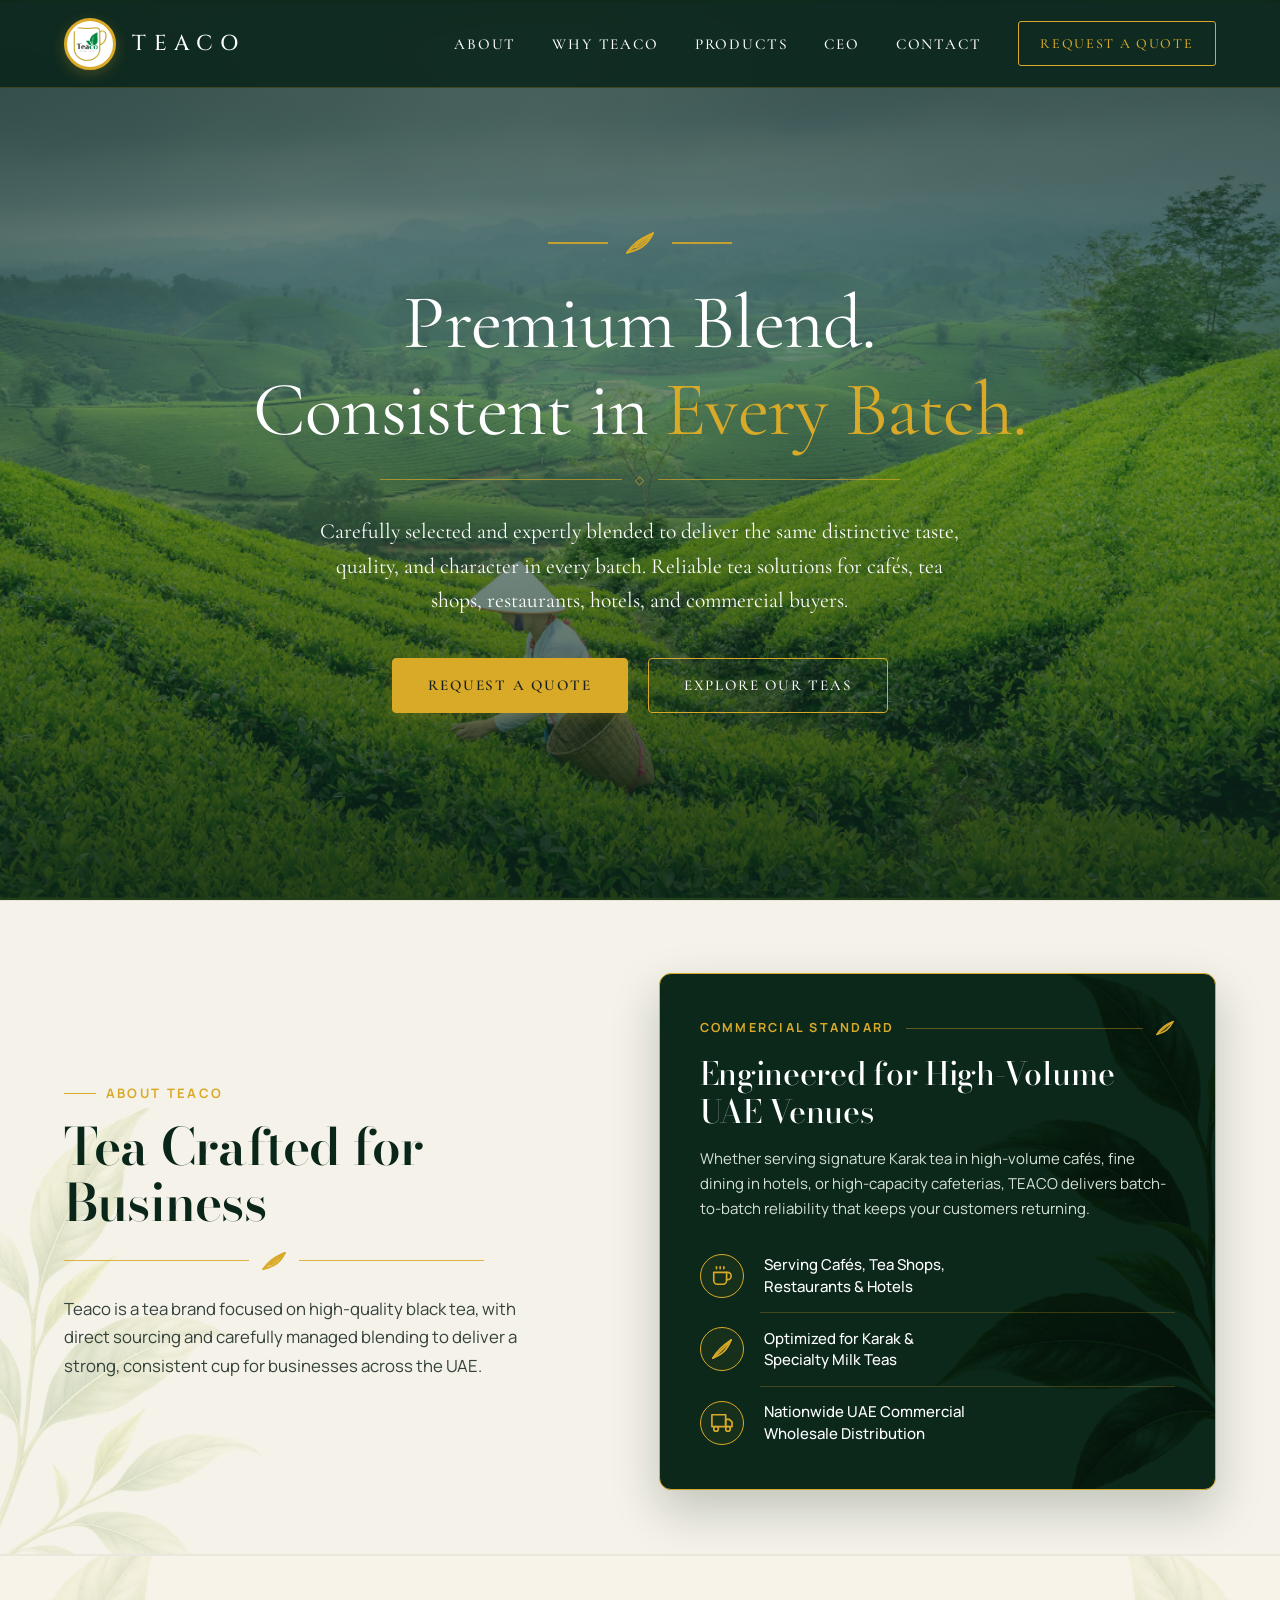
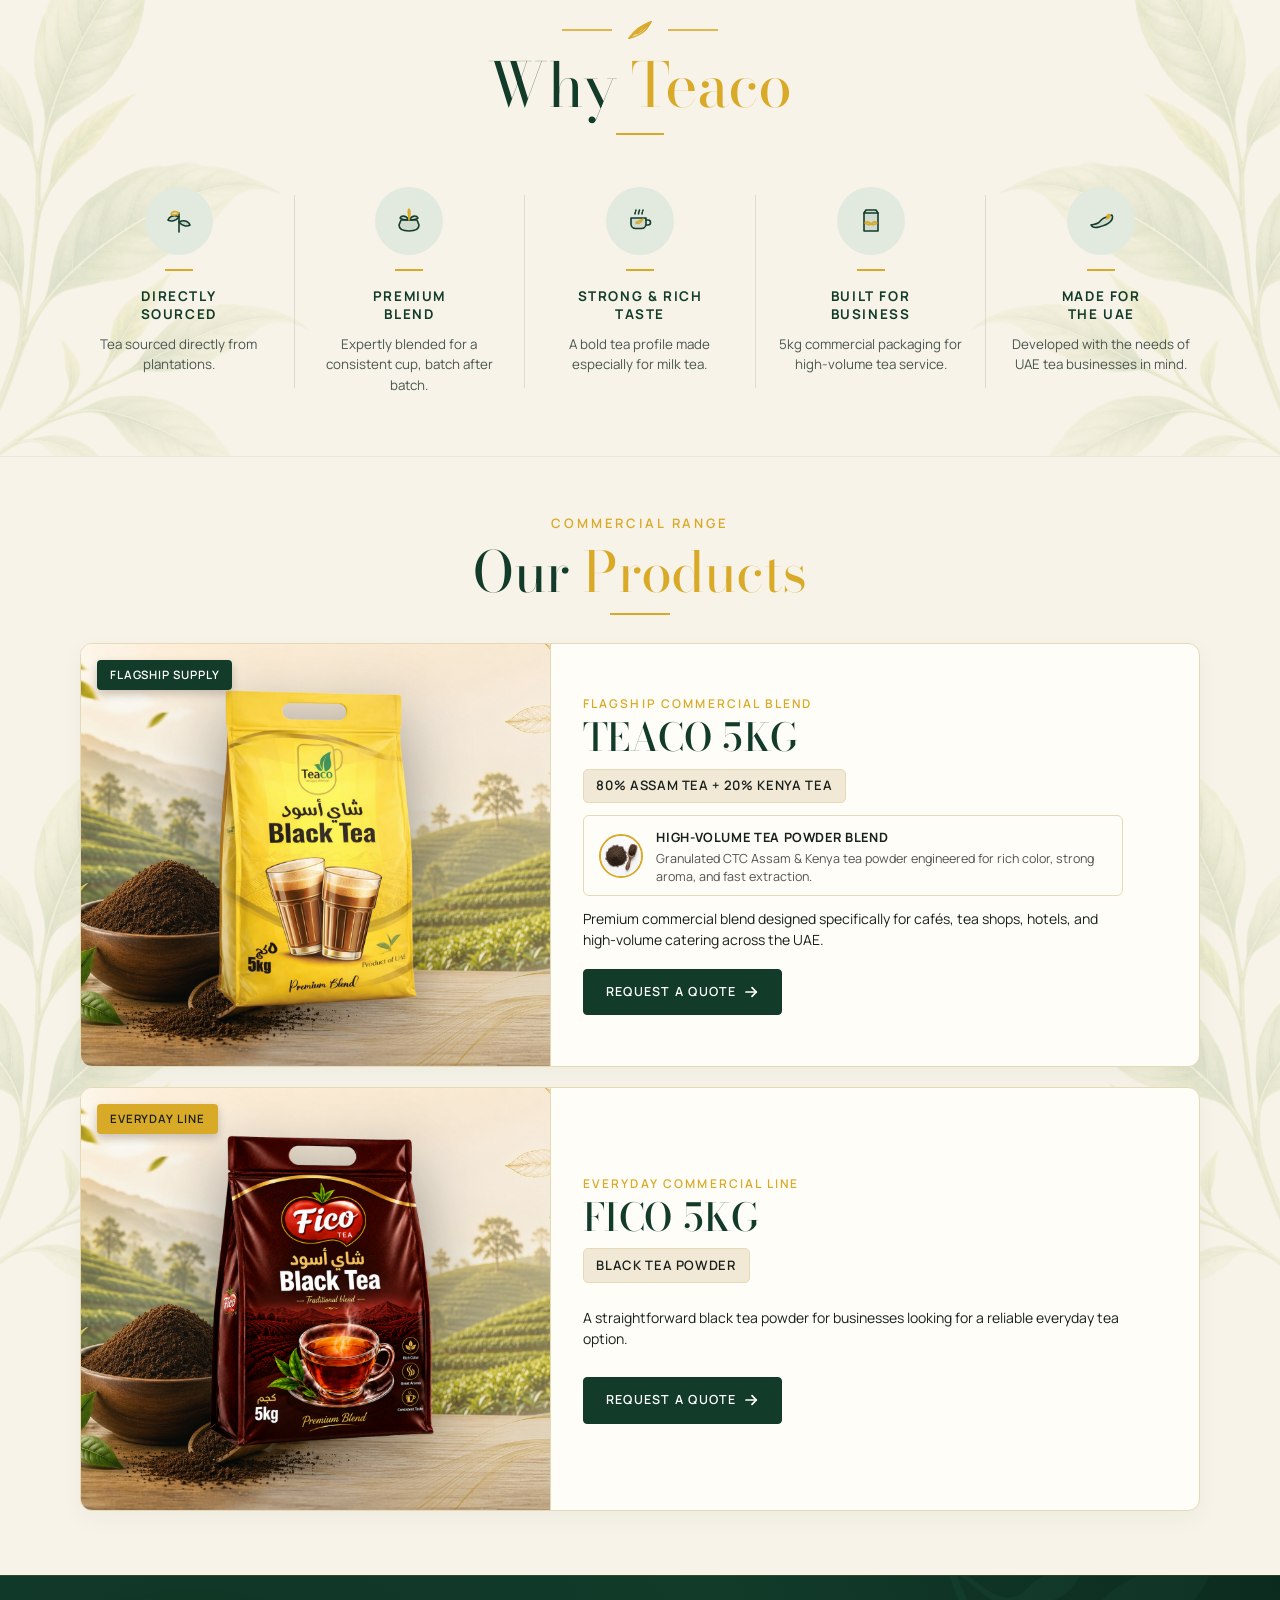
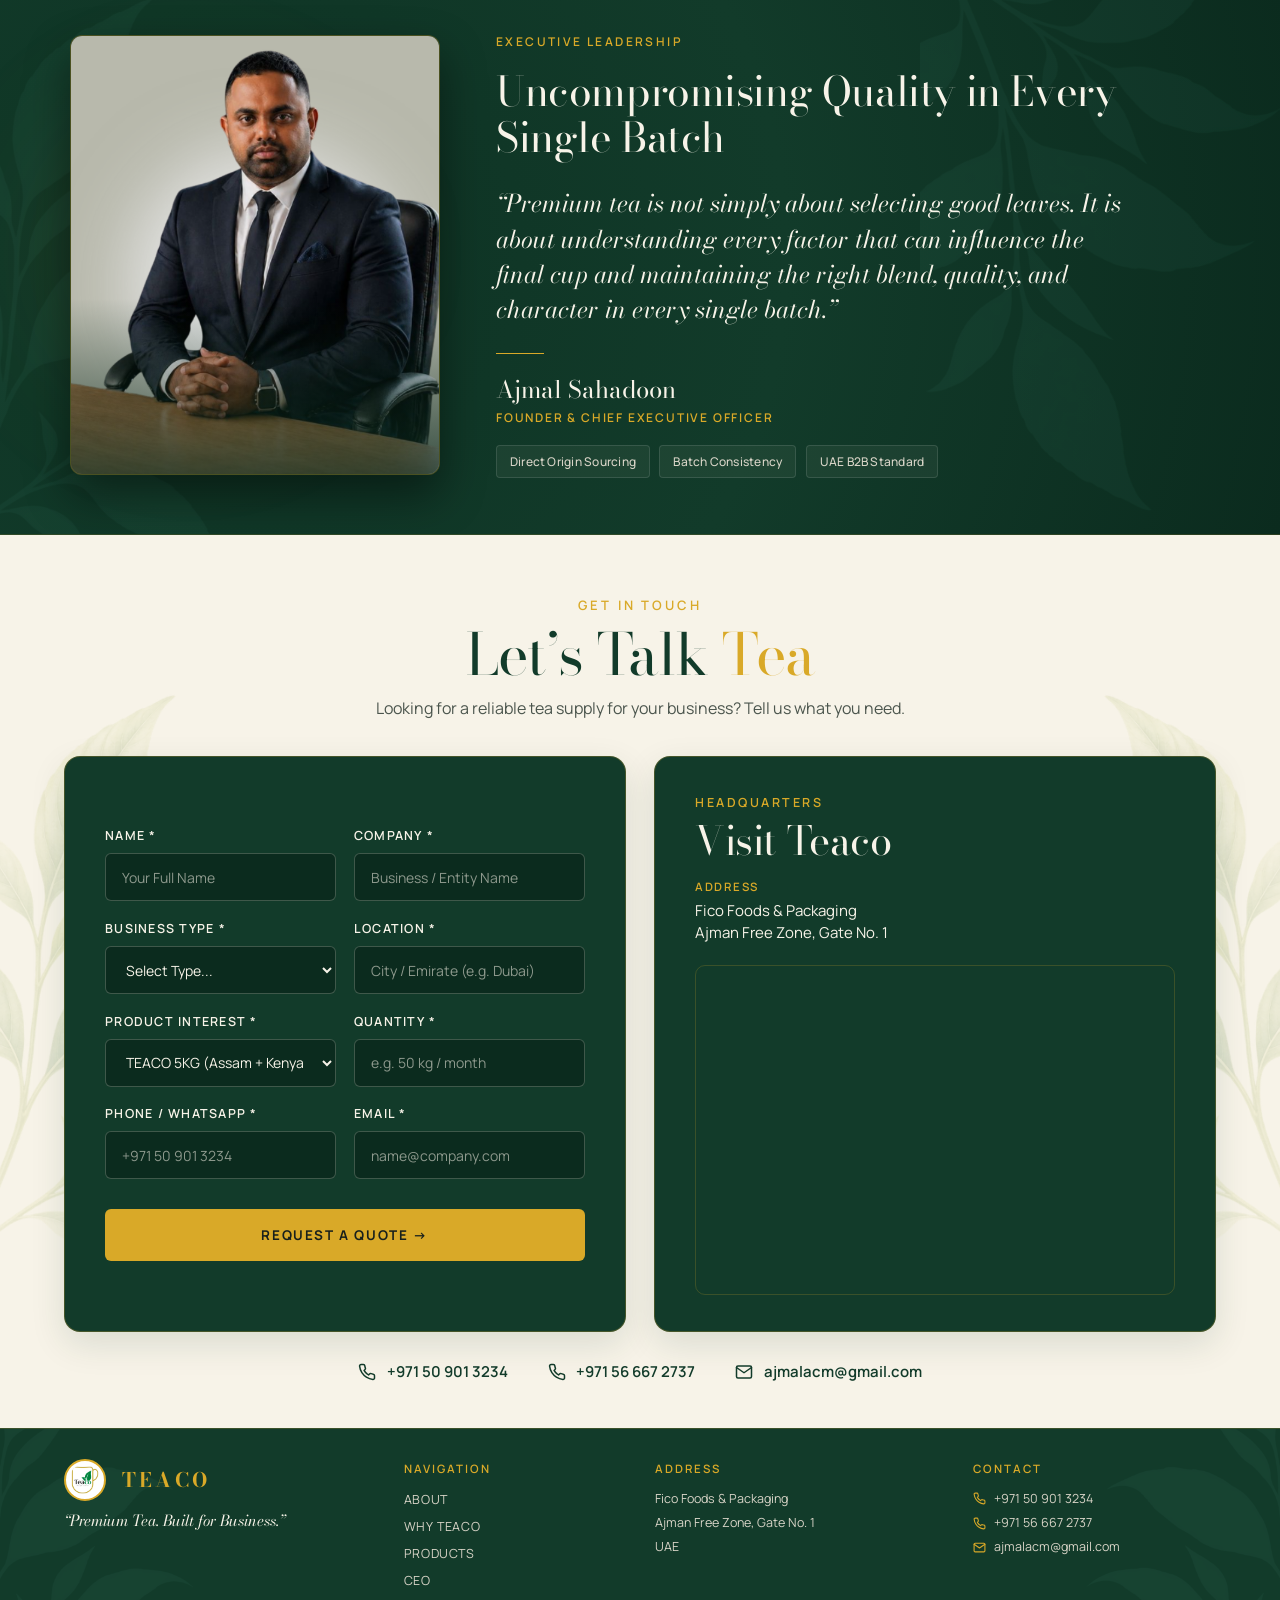
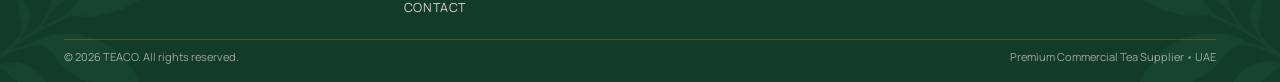
==== index.html @ 9ba5b924 "feat: initialize Teaco B2B website project structure with styles, assets, and base navigation" ====
<!DOCTYPE html>
<html lang="en">

<head>
  <meta charset="UTF-8">
  <meta name="viewport" content="width=device-width, initial-scale=1.0">

  <!-- SEO Primary Meta Tags -->
  <title>TEACO | Premium Tea Built for Business | UAE B2B Tea Supplier</title>
  <meta name="title" content="TEACO | Premium Tea Built for Business | UAE B2B Tea Supplier">
  <meta name="description"
    content="TEACO is a premier black tea supplier in the UAE focused on B2B tea supply. Supplying 5kg commercial black tea blends to cafés, tea shops, restaurants, hotels, and bulk tea buyers across Dubai and the UAE.">
  <meta name="keywords"
    content="TEACO, Premium tea built for business, Tea supplier UAE, Tea supply UAE, Wholesale tea Dubai, Commercial tea UAE, Bulk tea Dubai, Tea for cafés, Tea for restaurants, Tea for hotels, Tea shops UAE, 5kg black tea UAE">
  <meta name="robots" content="index, follow">
  <link rel="canonical" href="https://www.teaco.ae/">

  <!-- Open Graph / Social Sharing -->
  <meta property="og:type" content="website">
  <meta property="og:url" content="https://www.teaco.ae/">
  <meta property="og:title" content="TEACO | Premium Tea Built for Business">
  <meta property="og:description"
    content="Direct sourcing, consistent blends, and commercial reliability for cafés, hotels, restaurants, and tea businesses across the UAE.">
  <meta property="og:image" content="Assets/images/Home-behind photo.png">

  <!-- Favicon -->
  <link rel="icon" type="image/png" href="Assets/Logo/teaco - Logo.png">

  <!-- Custom Stylesheet -->
  <link rel="stylesheet" href="css/style.css">

  <!-- JSON-LD Structured Data -->
  <script type="application/ld+json">
  {
    "@context": "https://schema.org",
    "@graph": [
      {
        "@type": "Organization",
        "@id": "https://www.teaco.ae/#organization",
        "name": "Teaco",
        "url": "https://www.teaco.ae/",
        "logo": "Assets/Logo/teaco - Logo.png",
        "description": "Premium tea built for business. High-quality commercial black tea supplier serving the United Arab Emirates.",
        "telephone": "+971 56 667 2737",
        "email": "ajmalacm@gmail.com",
        "address": {
          "@type": "PostalAddress",
          "addressLocality": "Dubai",
          "addressCountry": "AE"
        }
      },
      {
        "@type": "LocalBusiness",
        "@id": "https://www.teaco.ae/#localbusiness",
        "name": "Teaco Commercial Tea Supply",
        "image": "Assets/Logo/teaco - Logo.png",
        "telephone": "+971 56 667 2737",
        "email": "ajmalacm@gmail.com",
        "priceRange": "$$",
        "address": {
          "@type": "PostalAddress",
          "addressLocality": "Dubai",
          "addressCountry": "AE"
        },
        "geo": {
          "@type": "GeoCoordinates",
          "latitude": 25.2048,
          "longitude": 55.2708
        },
        "areaServed": {
          "@type": "Country",
          "name": "United Arab Emirates"
        }
      },
      {
        "@type": "Product",
        "name": "TEACO 5KG Premium Black Tea",
        "image": "Assets/Products/Teaco-5kg.jpeg",
        "description": "80% Assam Tea + 20% Kenya Tea. Premium blend designed to deliver rich colour, quality, and aroma for commercial tea service.",
        "brand": {
          "@type": "Brand",
          "name": "TEACO"
        },
        "offers": {
          "@type": "Offer",
          "availability": "https://schema.org/InStock",
          "areaServed": "AE"
        }
      }
    ]
  }
  </script>
</head>

<body>

  <!-- ==========================================
       HEADER & NAVIGATION
       ========================================== -->
  <header class="site-header" id="site-header">
    <div class="container nav-container">
      <a href="#home" class="brand-logo" aria-label="TEACO Home">
        <img src="Assets/Logo/teaco - Logo.png" alt="TEACO - Premium Tea Built for Business Logo">
        <span class="brand-logo-text">TEACO</span>
      </a>

      <nav aria-label="Main Site Navigation">
        <ul class="nav-links">
          <li><a href="#about">ABOUT</a></li>
          <li><a href="#why-teaco">WHY TEACO</a></li>
          <li><a href="#products">PRODUCTS</a></li>
          <li><a href="#ceo">CEO</a></li>
          <li><a href="#contact">CONTACT</a></li>
          <li><a href="#contact" class="btn btn-nav-cta">REQUEST A QUOTE</a></li>
        </ul>
      </nav>

      <button class="mobile-nav-toggle" aria-label="Toggle navigation menu" aria-expanded="false">
        <span></span>
        <span></span>
        <span></span>
      </button>
    </div>
  </header>

  <main>
    <!-- ==========================================
         HERO SECTION
         ========================================== -->
    <section class="hero-section" id="home">
      <div class="hero-video-container">
        <!-- Poster image displays immediately -->
        <img src="Assets/images/Home-behind photo.png" alt="TEACO Tea Plantation Landscape Background"
          class="hero-poster-fallback" width="1366" height="768">

        <!-- Background Video -->
        <video id="hero-video" class="hero-video" autoplay muted loop playsinline preload="auto" aria-hidden="true">
          <source src="Assets/Video/Teaco home Vedio.mp4" type="video/mp4">
        </video>
        <div class="hero-overlay"></div>
      </div>

      <div class="hero-content">
        <!-- Top Gold Botanical Tea-Leaf Ornament -->
        <div class="hero-leaf-ornament">
          <span class="ornament-line"></span>
          <svg width="32" height="24" viewBox="0 0 28 22" fill="none" stroke="#D9A928" stroke-width="1.6"
            stroke-linecap="round" stroke-linejoin="round">
            <path d="M2 20C8 11 14 7 26 2C21 13 14 17 2 20Z" fill="rgba(217, 169, 40, 0.15)" />
            <path d="M2 20C10 13 17 9 26 2" />
            <path d="M9 15C13 8 18 6 26 2C19 11 12 15 9 15Z" fill="rgba(217, 169, 40, 0.15)" />
          </svg>
          <span class="ornament-line"></span>
        </div>

        <!-- Exactly One H1 Tag on Page -->
        <h1 class="heading-h1 hero-editorial-title">
          <span class="text-white">Premium Blend.</span><br>
          <span class="text-white">Consistent in </span><span class="text-gold">Every Batch.</span>
        </h1>

        <!-- Horizontal Divider Line with Center Diamond -->
        <div class="hero-title-divider">
          <span class="divider-line"></span>
          <span class="divider-diamond">◇</span>
          <span class="divider-line"></span>
        </div>

        <p class="hero-subtitle">
          Carefully selected and expertly blended to deliver the same distinctive taste, quality, and character in every
          batch. Reliable tea solutions for cafés, tea shops, restaurants, hotels, and commercial buyers.
        </p>

        <div class="hero-btn-group">
          <a href="#contact" class="btn btn-gold">REQUEST A QUOTE</a>
          <a href="#products" class="btn btn-outline-gold">EXPLORE OUR TEAS</a>
        </div>
      </div>
    </section>

    <!-- ==========================================
         SECTION: ABOUT TEACO
         ========================================== -->
    <section class="about-section section-padding" id="about">
      <!-- Left Background Tea Leaf (User Reference Image - Pale Watercolor Branch) -->
      <img src="Assets/images/tea-leaf-bg-left.png" alt="" class="about-bg-leaf-left" aria-hidden="true" width="512"
        height="682">

      <div class="container">
        <div class="about-grid">
          <div class="about-content-left">
            <div class="about-eyebrow-container">
              <span class="about-eyebrow-line"></span>
              <span class="eyebrow">ABOUT TEACO</span>
            </div>
            <h2 class="heading-h2 about-heading-left">
              Tea Crafted for Business
            </h2>
            <div class="about-leaf-divider">
              <span class="leaf-line"></span>
              <svg class="leaf-icon" width="26" height="20" viewBox="0 0 28 22" fill="none" stroke="#D9A928"
                stroke-width="1.8" stroke-linecap="round" stroke-linejoin="round">
                <path d="M2 20C8 11 14 7 26 2C21 13 14 17 2 20Z" fill="rgba(217, 169, 40, 0.25)" />
                <path d="M2 20C10 13 17 9 26 2" />
                <path d="M9 15C13 8 18 6 26 2C19 11 12 15 9 15Z" fill="rgba(217, 169, 40, 0.25)" />
              </svg>
              <span class="leaf-line"></span>
            </div>
            <p class="body-lead about-body-text">
              Teaco is a tea brand focused on high-quality black tea, with direct sourcing and carefully managed
              blending to deliver a strong, consistent cup for businesses across the UAE.
            </p>
          </div>

          <div class="about-visual-right">
            <!-- Right Panel Interior Background Leaf (User Reference Image - Dark Green Branch) -->
            <img src="Assets/images/tea-leaf-bg-right.png" alt="" class="about-panel-bg-leaf" aria-hidden="true"
              width="532" height="682">

            <div class="about-card-body">
              <div class="about-card-header-row">
                <span class="eyebrow">COMMERCIAL STANDARD</span>
                <span class="about-card-header-line"></span>
                <svg class="about-card-header-leaf" width="20" height="16" viewBox="0 0 24 20" fill="none"
                  stroke="#D9A928" stroke-width="1.8" stroke-linecap="round" stroke-linejoin="round">
                  <path d="M2 18C7 9 13 5 22 2C17 12 12 15 2 18Z" fill="rgba(217, 169, 40, 0.25)" />
                  <path d="M2 18C9 11 15 7 22 2" />
                </svg>
              </div>

              <h3 class="heading-h3 about-heading-right">
                Engineered for High-Volume UAE Venues
              </h3>
              <p class="about-paragraph-right">
                Whether serving signature Karak tea in high-volume cafés, fine dining in hotels, or high-capacity
                cafeterias, TEACO delivers batch-to-batch reliability that keeps your customers returning.
              </p>

              <div class="about-points-list">
                <div class="about-point-item">
                  <div class="point-icon-circle">
                    <svg width="22" height="22" viewBox="0 0 24 24" fill="none" stroke="#D9A928" stroke-width="1.8"
                      stroke-linecap="round" stroke-linejoin="round">
                      <path d="M17 8h1a4 4 0 0 1 0 8h-1" />
                      <path d="M3 8h14v9a4 4 0 0 1-4 4H7a4 4 0 0 1-4-4V8z" />
                      <line x1="6" y1="2" x2="6" y2="4" />
                      <line x1="10" y1="2" x2="10" y2="4" />
                      <line x1="14" y1="2" x2="14" y2="4" />
                    </svg>
                  </div>
                  <span class="point-text">Serving Cafés, Tea Shops,<br>Restaurants & Hotels</span>
                </div>
                <div class="point-divider"></div>

                <div class="about-point-item">
                  <div class="point-icon-circle">
                    <svg width="22" height="22" viewBox="0 0 24 24" fill="none" stroke="#D9A928" stroke-width="1.8"
                      stroke-linecap="round" stroke-linejoin="round">
                      <path d="M2 22C7 13 13 8 22 2C17 14 12 18 2 22Z" fill="rgba(217, 169, 40, 0.25)" />
                      <path d="M2 22C10 15 16 10 22 2" />
                    </svg>
                  </div>
                  <span class="point-text">Optimized for Karak &<br>Specialty Milk Teas</span>
                </div>
                <div class="point-divider"></div>

                <div class="about-point-item">
                  <div class="point-icon-circle">
                    <svg width="22" height="22" viewBox="0 0 24 24" fill="none" stroke="#D9A928" stroke-width="1.8"
                      stroke-linecap="round" stroke-linejoin="round">
                      <rect x="1" y="3" width="15" height="13" />
                      <polygon points="16 8 20 8 23 11 23 16 16 16 16 8" />
                      <circle cx="5.5" cy="18.5" r="2.5" fill="#0B281B" />
                      <circle cx="18.5" cy="18.5" r="2.5" fill="#0B281B" />
                    </svg>
                  </div>
                  <span class="point-text">Nationwide UAE Commercial<br>Wholesale Distribution</span>
                </div>
              </div>
            </div>
          </div>
        </div>
      </div>
    </section>

    <!-- ==========================================
         SECTION: WHY TEACO (REDESIGNED 5-FEATURE STRIP)
         ========================================== -->
    <section class="why-section section-padding" id="why-teaco">
      <!-- Background Botanical Artwork (Left & Right Margins) -->
      <img src="Assets/images/tea-leaf-bg-left.png" alt="" class="why-bg-leaf-left" aria-hidden="true" width="450"
        height="600">
      <img src="Assets/images/tea-leaf-bg-left.png" alt="" class="why-bg-leaf-right" aria-hidden="true" width="450"
        height="600">

      <div class="container relative-container">
        <div class="why-header">
          <!-- Top Gold Botanical Tea-Leaf Ornament -->
          <div class="why-leaf-ornament">
            <span class="ornament-line"></span>
            <svg width="28" height="20" viewBox="0 0 28 22" fill="none" stroke="#D9A928" stroke-width="1.6"
              stroke-linecap="round" stroke-linejoin="round">
              <path d="M2 20C8 11 14 7 26 2C21 13 14 17 2 20Z" fill="rgba(217, 169, 40, 0.2)" />
              <path d="M2 20C10 13 17 9 26 2" />
              <path d="M9 15C13 8 18 6 26 2C19 11 12 15 9 15Z" fill="rgba(217, 169, 40, 0.2)" />
            </svg>
            <span class="ornament-line"></span>
          </div>

          <!-- Section Heading: "Why Teaco" -->
          <h2 class="heading-h2 why-main-title">
            <span class="text-forest">Why </span><span class="text-gold">Teaco</span>
          </h2>

          <!-- Underline Accent Line below Heading -->
          <div class="why-title-underline"></div>
        </div>

        <!-- 5-Point Horizontal Feature Strip -->
        <div class="why-features-grid">
          <!-- Item 1: Directly Sourced -->
          <div class="why-feature-col">
            <div class="why-icon-badge">
              <svg width="28" height="28" viewBox="0 0 28 28" fill="none" stroke="#123B2A" stroke-width="1.6"
                stroke-linecap="round" stroke-linejoin="round">
                <path d="M14 25C14 25 14 16 14 6" />
                <path d="M14 10C8 7 4 10 3 13C6 15 11 14 14 10Z" fill="rgba(18, 59, 42, 0.12)" />
                <path d="M14 15C20 12 24 15 25 18C22 20 17 19 14 15Z" fill="rgba(18, 59, 42, 0.12)" />
                <path d="M14 6C10 3 7 5 6 7C8 9 12 8 14 6Z" fill="rgba(217, 169, 40, 0.25)" stroke="#D9A928" />
              </svg>
            </div>
            <span class="why-feature-accent-line"></span>
            <h3 class="why-feature-title">DIRECTLY<br>SOURCED</h3>
            <p class="why-feature-desc">Tea sourced directly from plantations.</p>
          </div>

          <div class="why-col-divider"></div>

          <!-- Item 2: Premium Blend -->
          <div class="why-feature-col">
            <div class="why-icon-badge">
              <svg width="28" height="28" viewBox="0 0 28 28" fill="none" stroke="#123B2A" stroke-width="1.6"
                stroke-linecap="round" stroke-linejoin="round">
                <path d="M4 18C4 22 8 24 14 24C20 24 24 22 24 18L22 13H6L4 18Z" fill="rgba(18, 59, 42, 0.08)" />
                <path d="M14 13C10 7 6 9 5 11C7 13 11 13 14 13Z" fill="rgba(18, 59, 42, 0.15)" />
                <path d="M14 13C18 7 22 9 23 11C21 13 17 13 14 13Z" fill="rgba(18, 59, 42, 0.15)" />
                <path d="M14 13C14 7 12 4 14 2C16 4 15 7 14 13Z" fill="rgba(217, 169, 40, 0.25)" stroke="#D9A928" />
              </svg>
            </div>
            <span class="why-feature-accent-line"></span>
            <h3 class="why-feature-title">PREMIUM<br>BLEND</h3>
            <p class="why-feature-desc">Expertly blended for a consistent cup, batch after batch.</p>
          </div>

          <div class="why-col-divider"></div>

          <!-- Item 3: Strong & Rich Taste -->
          <div class="why-feature-col">
            <div class="why-icon-badge">
              <svg width="28" height="28" viewBox="0 0 28 28" fill="none" stroke="#123B2A" stroke-width="1.6"
                stroke-linecap="round" stroke-linejoin="round">
                <path d="M5 11H20V17C20 19.5 18 21.5 15.5 21.5H9.5C7 21.5 5 19.5 5 17V11Z"
                  fill="rgba(18, 59, 42, 0.08)" />
                <path d="M20 13H22C23.5 13 24.5 14 24.5 15.5C24.5 17 23.5 18 22 18H20" />
                <path d="M9 7C9 5 10 4 10 3" stroke-dasharray="1.5 1.5" />
                <path d="M12.5 7C12.5 5 13.5 4 13.5 3" />
                <path d="M16 7C16 5 17 4 17 3" stroke-dasharray="1.5 1.5" />
                <path d="M10 16C12 13 15 14 17 12C15 16 12 17 10 16Z" fill="rgba(217, 169, 40, 0.25)"
                  stroke="#D9A928" />
              </svg>
            </div>
            <span class="why-feature-accent-line"></span>
            <h3 class="why-feature-title">STRONG & RICH<br>TASTE</h3>
            <p class="why-feature-desc">A bold tea profile made especially for milk tea.</p>
          </div>

          <div class="why-col-divider"></div>

          <!-- Item 4: Built for Business -->
          <div class="why-feature-col">
            <div class="why-icon-badge">
              <svg width="28" height="28" viewBox="0 0 28 28" fill="none" stroke="#123B2A" stroke-width="1.6"
                stroke-linecap="round" stroke-linejoin="round">
                <path d="M7 6L9 3H19L21 6V24H7V6Z" fill="rgba(18, 59, 42, 0.08)" />
                <line x1="7" y1="6" x2="21" y2="6" />
                <path d="M14 17C11 14 9 15 8 16C10 18 13 18 14 17Z" fill="rgba(217, 169, 40, 0.25)" stroke="#D9A928" />
                <path d="M14 17C17 14 19 15 20 16C18 18 15 18 14 17Z" fill="rgba(217, 169, 40, 0.25)"
                  stroke="#D9A928" />
              </svg>
            </div>
            <span class="why-feature-accent-line"></span>
            <h3 class="why-feature-title">BUILT FOR<br>BUSINESS</h3>
            <p class="why-feature-desc">5kg commercial packaging for high-volume tea service.</p>
          </div>

          <div class="why-col-divider"></div>

          <!-- Item 5: Made for the UAE -->
          <div class="why-feature-col">
            <div class="why-icon-badge">
              <svg width="28" height="28" viewBox="0 0 28 28" fill="none" stroke="#123B2A" stroke-width="1.6"
                stroke-linecap="round" stroke-linejoin="round">
                <path
                  d="M4 18C6 17 8 18 11 16C13 15 14 12 17 11C20 10 22 8 25 8C26 10 25 13 23 15C20 18 16 19 12 20C8 21 5 20 4 18Z"
                  fill="rgba(18, 59, 42, 0.08)" />
                <path d="M20 9C20 9 20.5 7.5 22 7.5C23.5 7.5 24 9 20 12C20 11 20 10 20 9Z" fill="#D9A928"
                  stroke="#D9A928" />
              </svg>
            </div>
            <span class="why-feature-accent-line"></span>
            <h3 class="why-feature-title">MADE FOR<br>THE UAE</h3>
            <p class="why-feature-desc">Developed with the needs of UAE tea businesses in mind.</p>
          </div>
        </div>
      </div>
    </section>

    <!-- ==========================================
         SECTION: PRODUCTS (REDESIGNED COMPACT PRODUCT CATALOGUE)
         ========================================== -->
    <section class="products-section" id="products">
      <!-- Background Botanical Tea Leaves (Outer Edges - Matching Contact Section) -->
      <img src="Assets/images/tea-leaf-bg-left.png" alt="" class="products-bg-leaf-left" aria-hidden="true" width="450"
        height="600">
      <img src="Assets/images/tea-leaf-bg-left.png" alt="" class="products-bg-leaf-right" aria-hidden="true" width="450"
        height="600">

      <div class="container products-max-container">
        <!-- Section Header -->
        <div class="products-header">
          <span class="products-eyebrow">COMMERCIAL RANGE</span>
          <h2 class="heading-h2 products-main-title">
            <span class="text-forest">Our </span><span class="text-gold">Products</span>
          </h2>
          <div class="products-title-divider"></div>
        </div>

        <div class="products-cards-wrapper">
          <!-- Product Card 1: TEACO 5KG -->
          <article class="product-card">
            <!-- Left Media Side (44%) -->
            <div class="product-media-side">
              <span class="product-category-tag tag-flagship">FLAGSHIP SUPPLY</span>
              <img src="Assets/Products/teaco-tea.png" alt="TEACO 5KG Commercial Packaging - Premium Black Tea"
                loading="lazy" width="1024" height="1536" class="product-img">
            </div>

            <!-- Right Content Side (56%) -->
            <div class="product-info-side">
              <span class="product-sub-eyebrow">FLAGSHIP COMMERCIAL BLEND</span>
              <h3 class="product-title">TEACO 5KG</h3>

              <div class="product-blend-badge">
                <span>80% ASSAM TEA + 20% KENYA TEA</span>
              </div>

              <!-- Feature Info Box -->
              <div class="tea-powder-feature-box">
                <img src="Assets/Products/black-tea-powder.jpg" alt="Premium Granulated Black Tea Powder CTC Blend"
                  class="tea-powder-thumb">
                <div class="tea-powder-info">
                  <h5>HIGH-VOLUME TEA POWDER BLEND</h5>
                  <p>Granulated CTC Assam & Kenya tea powder engineered for rich color, strong aroma, and fast
                    extraction.</p>
                </div>
              </div>

              <p class="product-description-text">
                Premium commercial blend designed specifically for cafés, tea shops, hotels, and high-volume catering
                across the UAE.
              </p>

              <div class="product-action-row">
                <a href="#contact" class="btn btn-product-cta">
                  REQUEST A QUOTE
                  <svg width="14" height="12" viewBox="0 0 16 14" fill="none" stroke="currentColor" stroke-width="2"
                    stroke-linecap="round" stroke-linejoin="round">
                    <line x1="1" y1="7" x2="13" y2="7" />
                    <polyline points="8 2 13 7 8 12" />
                  </svg>
                </a>
              </div>
            </div>
          </article>

          <!-- Product Card 2: FICO 5KG -->
          <article class="product-card">
            <!-- Left Media Side (44%) -->
            <div class="product-media-side">
              <span class="product-category-tag tag-everyday">EVERYDAY LINE</span>
              <img src="Assets/Products/Fico-tea%20powder.png"
                alt="FICO 5KG Commercial Packaging - Traditional Blend Black Tea" loading="lazy" width="1024"
                height="1536" class="product-img">
            </div>

            <!-- Right Content Side (56%) -->
            <div class="product-info-side">
              <span class="product-sub-eyebrow">EVERYDAY COMMERCIAL LINE</span>
              <h3 class="product-title">FICO 5KG</h3>

              <div class="product-blend-badge">
                <span>BLACK TEA POWDER</span>
              </div>

              <p class="product-description-text" style="margin-top: 0.75rem; margin-bottom: 1.75rem;">
                A straightforward black tea powder for businesses looking for a reliable everyday tea option.
              </p>

              <div class="product-action-row">
                <a href="#contact" class="btn btn-product-cta">
                  REQUEST A QUOTE
                  <svg width="14" height="12" viewBox="0 0 16 14" fill="none" stroke="currentColor" stroke-width="2"
                    stroke-linecap="round" stroke-linejoin="round">
                    <line x1="1" y1="7" x2="13" y2="7" />
                    <polyline points="8 2 13 7 8 12" />
                  </svg>
                </a>
              </div>
            </div>
          </article>
        </div>
      </div>
    </section>

    <!-- ==========================================
         SECTION: CEO MESSAGE (EXECUTIVE QUOTE REDESIGN)
         ========================================== -->
    <section class="ceo-section" id="ceo">
      <!-- Background Botanical Tea Leaves (Left & Right Margins) -->
      <img src="Assets/images/tea-leaf-bg-left.png" alt="" class="ceo-bg-leaf-left" aria-hidden="true" width="450"
        height="600">
      <img src="Assets/images/tea-leaf-bg-left.png" alt="" class="ceo-bg-leaf-right" aria-hidden="true" width="450"
        height="600">
      <div class="ceo-ambient-glow" aria-hidden="true"></div>
      <div class="container ceo-max-container">
        <div class="ceo-grid">
          <!-- Left Column: CEO Portrait -->
          <div class="ceo-image-wrapper">
            <div class="ceo-image-frame">
              <img src="Assets/images/CEO%20photo.png" alt="Ajmal Sahadoon - Founder & CEO, Teaco" loading="lazy"
                width="700" height="700">
              <div class="ceo-image-overlay"></div>
            </div>
          </div>

          <!-- Right Column: Executive Leadership & Redesigned Quote -->
          <div class="ceo-quote-box">
            <span class="ceo-eyebrow">EXECUTIVE LEADERSHIP</span>

            <h2 class="ceo-heading">
              Uncompromising Quality in Every Single Batch
            </h2>

            <div class="ceo-quote-container">
              <blockquote class="ceo-quote-text">
                “Premium tea is not simply about selecting good leaves. It is about understanding every factor that can
                influence the final cup and maintaining the right blend, quality, and character in every single batch.”
              </blockquote>
            </div>

            <!-- Thin Gold Divider -->
            <div class="ceo-gold-divider"></div>

            <!-- CEO Name & Title -->
            <div class="ceo-meta-info">
              <div class="ceo-name">Ajmal Sahadoon</div>
              <div class="ceo-title">FOUNDER & CHIEF EXECUTIVE OFFICER</div>
            </div>

            <!-- Pillars / Credential Tags -->
            <div class="ceo-pillars">
              <span class="ceo-pillar-tag">Direct Origin Sourcing</span>
              <span class="ceo-pillar-tag">Batch Consistency</span>
              <span class="ceo-pillar-tag">UAE B2B Standard</span>
            </div>
          </div>
        </div>
      </div>
    </section>

    <!-- ==========================================
         SECTION: CONTACT & LOCATION (REDESIGNED 2-PANEL B2B FORM)
         ========================================== -->
    <section class="contact-location-section" id="contact">
      <!-- Background Botanical Tea Leaves (Outer Edges) -->
      <img src="Assets/images/tea-leaf-bg-left.png" alt="" class="contact-bg-leaf-left" aria-hidden="true" width="450"
        height="600">
      <img src="Assets/images/tea-leaf-bg-left.png" alt="" class="contact-bg-leaf-right" aria-hidden="true" width="450"
        height="600">

      <div class="container contact-max-container">
        <!-- Section Header (Centered) -->
        <div class="contact-header">
          <span class="contact-eyebrow">GET IN TOUCH</span>
          <h2 class="heading-h2 contact-main-title">
            <span class="text-forest">Let’s Talk </span><span class="text-gold">Tea</span>
          </h2>
          <p class="contact-subtitle">
            Looking for a reliable tea supply for your business? Tell us what you need.
          </p>
        </div>

        <div class="contact-two-panel-grid">
          <!-- LEFT PANEL: Dark Forest Green Form Block -->
          <div class="contact-form-panel">
            <form id="quote-form">
              <div class="form-row">
                <div class="form-group">
                  <label class="form-label-dark" for="form-name">NAME *</label>
                  <input type="text" id="form-name" class="form-input-dark" placeholder="Your Full Name" required>
                </div>
                <div class="form-group">
                  <label class="form-label-dark" for="form-company">COMPANY *</label>
                  <input type="text" id="form-company" class="form-input-dark" placeholder="Business / Entity Name"
                    required>
                </div>
              </div>

              <div class="form-row">
                <div class="form-group">
                  <label class="form-label-dark" for="form-business-type">BUSINESS TYPE *</label>
                  <select id="form-business-type" class="form-select-dark" required>
                    <option value="" disabled selected>Select Type...</option>
                    <option value="cafe">Café</option>
                    <option value="tea-shop">Tea Shop</option>
                    <option value="restaurant">Restaurant</option>
                    <option value="hotel">Hotel</option>
                    <option value="cafeteria">Cafeteria</option>
                    <option value="commercial-buyer">Commercial Buyer</option>
                    <option value="bulk-buyer">Bulk Buyer</option>
                  </select>
                </div>
                <div class="form-group">
                  <label class="form-label-dark" for="form-location">LOCATION *</label>
                  <input type="text" id="form-location" class="form-input-dark"
                    placeholder="City / Emirate (e.g. Dubai)" required>
                </div>
              </div>

              <div class="form-row">
                <div class="form-group">
                  <label class="form-label-dark" for="form-product">PRODUCT INTEREST *</label>
                  <select id="form-product" class="form-select-dark" required>
                    <option value="teaco-5kg" selected>TEACO 5KG (Assam + Kenya Blend)</option>
                    <option value="fico-5kg">FICO 5KG (Black Tea Powder)</option>
                    <option value="both">Both Product Lines</option>
                  </select>
                </div>
                <div class="form-group">
                  <label class="form-label-dark" for="form-quantity">QUANTITY *</label>
                  <input type="text" id="form-quantity" class="form-input-dark" placeholder="e.g. 50 kg / month"
                    required>
                </div>
              </div>

              <div class="form-row">
                <div class="form-group">
                  <label class="form-label-dark" for="form-phone">PHONE / WHATSAPP *</label>
                  <input type="tel" id="form-phone" class="form-input-dark" placeholder="+971 50 901 3234" required>
                </div>
                <div class="form-group">
                  <label class="form-label-dark" for="form-email">EMAIL *</label>
                  <input type="email" id="form-email" class="form-input-dark" placeholder="name@company.com" required>
                </div>
              </div>

              <button type="submit" class="btn btn-quote-cta">
                REQUEST A QUOTE &rarr;
              </button>
            </form>
          </div>

          <!-- RIGHT PANEL: Dark Forest Green Location & Map Block -->
          <div class="contact-location-panel" id="location">
            <div class="location-header">
              <span class="location-eyebrow">HEADQUARTERS</span>
              <h3 class="location-title">Visit Teaco</h3>

              <div class="location-address-box">
                <span class="location-address-label">ADDRESS</span>
                <p class="location-address-text">
                  Fico Foods & Packaging<br>
                  Ajman Free Zone, Gate No. 1
                </p>
              </div>
            </div>

            <div class="map-container-box">
              <iframe title="Fico Foods & Packaging - Ajman Free Zone Gate 1 Location Map"
                src="https://www.google.com/maps/embed?pb=!1m18!1m12!1m3!1d14418.575648107937!2d55.4414842!3d25.4168051!2m3!1f0!2f0!3f0!3m2!1i1024!2i768!4f13.1!3m3!1m2!1s0x3e5f57771788775f%3A0xbca12a8397a61d15!2sAjman%20Free%20Zone%2C%20Gate%201!5e0!3m2!1sen!2sae!4v1700000000000!5m2!1sen!2sae"
                allowfullscreen="" loading="lazy" referrerpolicy="no-referrer-when-downgrade">
              </iframe>
            </div>
          </div>
        </div>

        <!-- Bottom Compact Direct Contact Details Row -->
        <div class="contact-bottom-info-row">
          <div class="contact-info-pill">
            <svg width="18" height="18" viewBox="0 0 24 24" fill="none" stroke="#123B2A" stroke-width="2"
              stroke-linecap="round" stroke-linejoin="round">
              <path
                d="M22 16.92v3a2 2 0 0 1-2.18 2 19.79 19.79 0 0 1-8.63-3.07 19.5 19.5 0 0 1-6-6 19.79 19.79 0 0 1-3.07-8.67A2 2 0 0 1 4.11 2h3a2 2 0 0 1 2 1.72 12.84 12.84 0 0 0 .7 2.81 2 2 0 0 1-.45 2.11L8.09 9.91a16 16 0 0 0 6 6l1.27-1.27a2 2 0 0 1 2.11-.45 12.84 12.84 0 0 0 2.81.7A2 2 0 0 1 22 16.92z">
              </path>
            </svg>
            <a href="https://wa.me/971509013234" target="_blank" rel="noopener noreferrer">+971 50 901 3234</a>
          </div>

          <div class="contact-info-pill">
            <svg width="18" height="18" viewBox="0 0 24 24" fill="none" stroke="#123B2A" stroke-width="2"
              stroke-linecap="round" stroke-linejoin="round">
              <path
                d="M22 16.92v3a2 2 0 0 1-2.18 2 19.79 19.79 0 0 1-8.63-3.07 19.5 19.5 0 0 1-6-6 19.79 19.79 0 0 1-3.07-8.67A2 2 0 0 1 4.11 2h3a2 2 0 0 1 2 1.72 12.84 12.84 0 0 0 .7 2.81 2 2 0 0 1-.45 2.11L8.09 9.91a16 16 0 0 0 6 6l1.27-1.27a2 2 0 0 1 2.11-.45 12.84 12.84 0 0 0 2.81.7A2 2 0 0 1 22 16.92z">
              </path>
            </svg>
            <a href="https://wa.me/971566672737" target="_blank" rel="noopener noreferrer">+971 56 667 2737</a>
          </div>

          <div class="contact-info-pill">
            <svg width="18" height="18" viewBox="0 0 24 24" fill="none" stroke="#123B2A" stroke-width="2"
              stroke-linecap="round" stroke-linejoin="round">
              <path d="M4 4h16c1.1 0 2 .9 2 2v12c0 1.1-.9 2-2 2H4c-1.1 0-2-.9-2-2V6c0-1.1.9-2 2-2z"></path>
              <polyline points="22,6 12,13 2,6"></polyline>
            </svg>
            <a href="mailto:ajmalacm@gmail.com">ajmalacm@gmail.com</a>
          </div>
        </div>
      </div>
    </section>
  </main>

  <!-- ==========================================
       FOOTER (REDESIGNED SHORT & COMPACT 4-COLUMN FOOTER)
       ========================================== -->
  <footer class="site-footer">
    <!-- Background Botanical Tea Leaves (Outer Edges) -->
    <img src="Assets/images/tea-leaf-bg-left.png" alt="" class="footer-bg-leaf-left" aria-hidden="true" width="380"
      height="500">
    <img src="Assets/images/tea-leaf-bg-left.png" alt="" class="footer-bg-leaf-right" aria-hidden="true" width="380"
      height="500">

    <div class="container footer-max-container">
      <div class="footer-4col-grid">
        <!-- Column 1: TEACO Brand -->
        <div class="footer-col footer-col-brand">
          <a href="#home" class="footer-logo">
            <img src="Assets/Logo/teaco - Logo.png" alt="TEACO Logo">
            <span class="brand-logo-text">TEACO</span>
          </a>
          <p class="footer-tagline">
            “Premium Tea. Built for Business.”
          </p>
        </div>

        <!-- Column 2: Navigation -->
        <div class="footer-col">
          <h4 class="footer-col-title">NAVIGATION</h4>
          <nav aria-label="Footer Navigation" class="footer-nav-links">
            <a href="#about">ABOUT</a>
            <a href="#why-teaco">WHY TEACO</a>
            <a href="#products">PRODUCTS</a>
            <a href="#ceo">CEO</a>
            <a href="#contact">CONTACT</a>
          </nav>
        </div>

        <!-- Column 3: Address -->
        <div class="footer-col">
          <h4 class="footer-col-title">ADDRESS</h4>
          <div class="footer-address-info">
            <p>Fico Foods & Packaging</p>
            <p>Ajman Free Zone, Gate No. 1</p>
            <p>UAE</p>
          </div>
        </div>

        <!-- Column 4: Contact -->
        <div class="footer-col">
          <h4 class="footer-col-title">CONTACT</h4>
          <div class="footer-contact-info">
            <p>
              <svg width="13" height="13" viewBox="0 0 24 24" fill="none" stroke="#D9A928" stroke-width="2"
                stroke-linecap="round" stroke-linejoin="round" aria-hidden="true">
                <path
                  d="M22 16.92v3a2 2 0 0 1-2.18 2 19.79 19.79 0 0 1-8.63-3.07 19.5 19.5 0 0 1-6-6 19.79 19.79 0 0 1-3.07-8.67A2 2 0 0 1 4.11 2h3a2 2 0 0 1 2 1.72 12.84 12.84 0 0 0 .7 2.81 2 2 0 0 1-.45 2.11L8.09 9.91a16 16 0 0 0 6 6l1.27-1.27a2 2 0 0 1 2.11-.45 12.84 12.84 0 0 0 2.81.7A2 2 0 0 1 22 16.92z">
                </path>
              </svg>
              <a href="https://wa.me/971509013234" target="_blank" rel="noopener noreferrer">+971 50 901 3234</a>
            </p>
            <p>
              <svg width="13" height="13" viewBox="0 0 24 24" fill="none" stroke="#D9A928" stroke-width="2"
                stroke-linecap="round" stroke-linejoin="round" aria-hidden="true">
                <path
                  d="M22 16.92v3a2 2 0 0 1-2.18 2 19.79 19.79 0 0 1-8.63-3.07 19.5 19.5 0 0 1-6-6 19.79 19.79 0 0 1-3.07-8.67A2 2 0 0 1 4.11 2h3a2 2 0 0 1 2 1.72 12.84 12.84 0 0 0 .7 2.81 2 2 0 0 1-.45 2.11L8.09 9.91a16 16 0 0 0 6 6l1.27-1.27a2 2 0 0 1 2.11-.45 12.84 12.84 0 0 0 2.81.7A2 2 0 0 1 22 16.92z">
                </path>
              </svg>
              <a href="https://wa.me/971566672737" target="_blank" rel="noopener noreferrer">+971 56 667 2737</a>
            </p>
            <p>
              <svg width="13" height="13" viewBox="0 0 24 24" fill="none" stroke="#D9A928" stroke-width="2"
                stroke-linecap="round" stroke-linejoin="round" aria-hidden="true">
                <path d="M4 4h16c1.1 0 2 .9 2 2v12c0 1.1-.9 2-2 2H4c-1.1 0-2-.9-2-2V6c0-1.1.9-2 2-2z"></path>
                <polyline points="22,6 12,13 2,6"></polyline>
              </svg>
              <a href="mailto:ajmalacm@gmail.com">ajmalacm@gmail.com</a>
            </p>
          </div>
        </div>
      </div>

      <!-- Thin Gold Accent Divider Line -->
      <div class="footer-divider-line"></div>

      <!-- Compact Copyright Row -->
      <div class="footer-bottom-row">
        <span class="copyright-left">© 2026 TEACO. All rights reserved.</span>
        <span class="copyright-right">Premium Commercial Tea Supplier • UAE</span>
      </div>
    </div>
  </footer>

  <!-- Main JavaScript Logic -->
  <script src="js/main.js"></script>
</body>

</html>
---- css/style.css ----
/* ==========================================================================
   TEACO Official Single-Page B2B Website Stylesheet
   New Visual Identity: Mustard Yellow + Tea Green + Deep Charcoal + Warm Ivory
   Typography: Cormorant Garamond (Headings/Editorial) + DM Sans (Body/UI)
   ========================================================================== */

@import url('https://fonts.googleapis.com/css2?family=Bodoni+Moda:ital,opsz,wght@0,6..96,400..700;1,6..96,400..700&family=Cormorant+Garamond:ital,wght@0,400;0,500;0,600;0,700;1,400;1,600&family=Manrope:wght@400;500;600;700;800&family=Playfair+Display:ital,wght@0,400;0,500;0,600;0,700;1,400;1,600&family=Cinzel:wght@400;500;600;700&family=DM+Sans:ital,wght@0,400;0,500;0,600;0,700;1,400&display=swap');

/* --- TT Ramillas Editorial Display Font Family --- */
@font-face {
  font-family: 'TT Ramillas';
  src: local('TT Ramillas'), local('TTRamillas'), local('TT-Ramillas'), local('TTRamillas-Regular');
  font-weight: 400;
  font-style: normal;
  font-display: swap;
}

@font-face {
  font-family: 'TT Ramillas';
  src: local('TT Ramillas Medium'), local('TTRamillas-Medium'), local('TT-Ramillas-Medium');
  font-weight: 500;
  font-style: normal;
  font-display: swap;
}

/* --- Root Color Palette & Design Tokens --- */
:root {
  /* Brand Core Tokens */
  --brand-mustard: #C9A227;        /* Mustard / Tea Gold (Signature Brand Accent 5-10%) */
  --brand-mustard-hover: #B5901F;  /* Hover state for Mustard Gold */
  --brand-mustard-light: #F2E4A6;  /* Soft Warm Yellow */
  --brand-mustard-subtle: rgba(201, 162, 39, 0.18);
  
  --brand-green: #008F4C;          /* Secondary Tea Green */
  --brand-green-dark: #00703C;     /* Darker Tea Green */
  --brand-green-deep: #082215;     /* Deep Tea Green for CEO Section & Footer (20-25%) */
  --brand-green-light: #E6F4ED;    /* Soft Tea Green Tint */
  --brand-green-subtle: rgba(0, 143, 76, 0.12);

  --text-charcoal: #171717;       /* Main Text: Deep Charcoal */
  --text-muted: #525252;          /* Muted Body Copy */
  --text-light-muted: #A3A3A3;    /* Light Muted Text on Dark Backgrounds */
  --text-inverse: #FAF8F1;        /* Warm Ivory Text on Dark Backgrounds */

  /* Legacy Variable Aliases for seamless component integration */
  --brand-gold: var(--brand-mustard);
  --brand-gold-hover: var(--brand-mustard-hover);
  --brand-gold-light: var(--brand-mustard-light);
  --brand-gold-subtle: var(--brand-mustard-subtle);

  /* Page Background Neutrals (60–70% Dominance) */
  --bg-warm-neutral: #FAF8F1;      /* Warm Ivory Primary Canvas */
  --bg-white: #FFFFFF;             /* Crisp Card Backgrounds */
  --bg-dark-editorial: #171717;    /* Deep Charcoal Overlay Canvas */
  --bg-dark-green: #082215;        /* Deep Tea Green for CEO Section & Footer */
  --bg-subtle-ivory: #F5F2E6;      /* Subtle Neutral Warm Contrast */
  
  --text-main: var(--text-charcoal);

  /* Editorial Borders & Lines */
  --border-thin: rgba(23, 23, 23, 0.1);
  --border-thin-gold: rgba(201, 162, 39, 0.3);
  --border-thin-green: rgba(0, 143, 76, 0.25);
  --border-thin-dark: rgba(250, 248, 241, 0.14);
  
  /* Typography System: TT Ramillas / Bodoni Moda (Primary Display) + Manrope (UI/Body) */
  --font-ramillas: 'TT Ramillas', 'TTRamillas', 'Bodoni Moda', 'Playfair Display', 'Cormorant Garamond', Georgia, serif;
  --font-serif: var(--font-ramillas);
  --font-sans: 'Manrope', 'DM Sans', -apple-system, BlinkMacSystemFont, 'Segoe UI', Roboto, sans-serif;
  --font-sans: 'Manrope', 'DM Sans', -apple-system, BlinkMacSystemFont, 'Segoe UI', Roboto, sans-serif;
  
  /* Redesigned About Section Tokens */
  --about-deep-forest: #123B2A;
  --about-warm-ivory: #F7F3E8;
  --about-teaco-gold: #D9A928;
  --about-soft-sage: #DCE5D8;
  --about-charcoal: #18201C;
  --about-white: #FFFFFF;

  --font-editorial: var(--font-ramillas);
  --font-sans-modern: 'Manrope', 'Inter', 'DM Sans', -apple-system, sans-serif;
  
  /* Layout Constraints */
  --max-width-site: 1280px;
  --max-width-narrow: 920px;
  --header-height-desktop: 88px;
  --header-height-scrolled: 76px;
  
  --shadow-editorial: 0 16px 40px rgba(23, 23, 23, 0.05);
  --shadow-product: 0 20px 48px rgba(23, 23, 23, 0.07);
  --transition-smooth: all 0.35s cubic-bezier(0.16, 1, 0.3, 1);
  --transition-fast: all 0.2s ease-out;
}

/* --- Base & Reset --- */
*, *::before, *::after {
  box-sizing: border-box;
  margin: 0;
  padding: 0;
}

html {
  scroll-behavior: smooth;
  font-size: 16px;
  -webkit-font-smoothing: antialiased;
  -moz-osx-font-smoothing: grayscale;
}

body {
  font-family: var(--font-sans);
  background-color: var(--bg-warm-neutral);
  color: var(--text-main);
  line-height: 1.65;
  overflow-x: hidden;
}

/* Reduced Motion Support */
@media (prefers-reduced-motion: reduce) {
  html {
    scroll-behavior: auto;
  }
  *, *::before, *::after {
    animation-duration: 0.01ms !important;
    animation-iteration-count: 1 !important;
    transition-duration: 0.01ms !important;
  }
}

img, video {
  max-width: 100%;
  height: auto;
  display: block;
}

a {
  color: inherit;
  text-decoration: none;
  transition: var(--transition-fast);
}

a:focus-visible, button:focus-visible, input:focus-visible, select:focus-visible, textarea:focus-visible {
  outline: 2px solid var(--brand-mustard);
  outline-offset: 3px;
}

ul {
  list-style: none;
}

/* --- Typography Hierarchy (Cormorant Garamond + DM Sans) --- */
h1, h2, h3, h4, .font-serif {
  font-family: var(--font-serif);
  font-weight: 600;
  letter-spacing: -0.01em;
  color: var(--text-main);
  font-variant-numeric: lining-nums tabular-nums;
  -webkit-font-feature-settings: "lnum" 1, "tnum" 1;
  font-feature-settings: "lnum" 1, "tnum" 1;
}

.heading-h1 {
  font-size: clamp(2.5rem, 5vw, 4.25rem);
  line-height: 1.12;
  font-weight: 500;
}

.heading-h2 {
  font-size: clamp(2rem, 3.5vw, 3rem);
  line-height: 1.2;
  font-weight: 600;
}

.heading-h3 {
  font-size: clamp(1.4rem, 2.3vw, 2rem);
  line-height: 1.25;
  font-weight: 600;
}

.eyebrow {
  font-family: var(--font-sans);
  font-size: 0.78125rem;
  text-transform: uppercase;
  letter-spacing: 0.22em;
  font-weight: 700;
  color: var(--brand-mustard);
  display: inline-block;
  margin-bottom: 0.75rem;
}

.body-lead {
  font-family: var(--font-sans);
  font-size: 1.125rem;
  color: var(--text-muted);
  font-weight: 400;
  line-height: 1.75;
}

/* --- Layout Wrappers --- */
.container {
  width: 90%;
  max-width: var(--max-width-site);
  margin: 0 auto;
}

.section-padding {
  padding: 7rem 0;
}

.thin-divider {
  height: 1px;
  width: 100%;
  background-color: var(--border-thin);
}

/* --- Buttons & CTAs --- */
.btn {
  display: inline-flex;
  align-items: center;
  justify-content: center;
  gap: 0.65rem;
  padding: 0.95rem 2.25rem;
  font-family: var(--font-sans);
  font-size: 0.8125rem;
  font-weight: 700;
  letter-spacing: 0.1em;
  text-transform: uppercase;
  border-radius: 3px;
  cursor: pointer;
  transition: var(--transition-smooth);
  border: 1px solid transparent;
  white-space: nowrap;
}

/* Primary Request a Quote Button: Deep Tea Green */
.btn-primary {
  background-color: var(--brand-green);
  color: #FFFFFF;
  border-color: var(--brand-green);
  box-shadow: 0 4px 14px rgba(0, 143, 76, 0.2);
}

.btn-primary:hover {
  background-color: var(--brand-green-dark);
  border-color: var(--brand-green-dark);
  color: #FFFFFF;
  transform: translateY(-2px);
  box-shadow: 0 8px 24px rgba(0, 143, 76, 0.32);
}

/* Secondary / Accent Button: Mustard Gold */
.btn-gold {
  background-color: var(--brand-mustard);
  color: var(--text-charcoal);
  border-color: var(--brand-mustard);
  box-shadow: 0 4px 14px rgba(201, 162, 39, 0.22);
}

.btn-gold:hover {
  background-color: var(--brand-mustard-hover);
  border-color: var(--brand-mustard-hover);
  color: var(--text-charcoal);
  transform: translateY(-2px);
  box-shadow: 0 8px 24px rgba(201, 162, 39, 0.35);
}

.btn-outline-white {
  background-color: transparent;
  color: var(--text-inverse);
  border-color: rgba(250, 248, 241, 0.45);
}

.btn-outline-white:hover {
  background-color: var(--text-inverse);
  color: var(--text-charcoal);
  border-color: var(--text-inverse);
  transform: translateY(-2px);
}

.btn-outline-dark {
  background-color: transparent;
  color: var(--text-main);
  border-color: var(--text-main);
}

.btn-outline-dark:hover {
  background-color: var(--text-main);
  color: var(--bg-warm-neutral);
  transform: translateY(-2px);
}

/* --- Header & Navigation (Deep Forest Green Identity) --- */
.site-header {
  position: fixed;
  top: 0;
  left: 0;
  width: 100%;
  height: var(--header-height-desktop);
  z-index: 1000;
  transition: var(--transition-smooth);
  background-color: rgba(10, 37, 27, 0.88);
  backdrop-filter: blur(14px);
  -webkit-backdrop-filter: blur(14px);
  border-bottom: 1px solid rgba(217, 169, 40, 0.22);
}

.site-header.scrolled {
  background-color: rgba(10, 37, 27, 0.96);
  backdrop-filter: blur(16px);
  -webkit-backdrop-filter: blur(16px);
  height: var(--header-height-scrolled);
  border-bottom: 1px solid rgba(217, 169, 40, 0.32);
  box-shadow: 0 8px 30px rgba(0, 0, 0, 0.3);
}

.nav-container {
  height: 100%;
  display: flex;
  align-items: center;
  justify-content: space-between;
}

.brand-logo {
  display: inline-flex;
  align-items: center;
  gap: 0.75rem;
  text-decoration: none;
  transition: var(--transition-smooth);
}

.brand-logo img {
  width: 52px;
  height: 52px;
  border-radius: 50%;
  object-fit: contain;
  background-color: #FFFFFF;
  border: 3px solid var(--about-teaco-gold);
  box-shadow: 0 4px 14px rgba(217, 169, 40, 0.25);
  padding: 3px;
  transition: var(--transition-smooth);
  flex-shrink: 0;
}

.brand-logo:hover img {
  transform: scale(1.06);
  border-color: #E2B63B;
  box-shadow: 0 6px 18px rgba(217, 169, 40, 0.35);
}

.brand-logo-text {
  font-family: 'Cinzel', 'TT Ramillas', 'TTRamillas', 'Bodoni Moda', 'Cormorant Garamond', 'Playfair Display', Georgia, serif;
  font-size: 1.35rem;
  font-weight: 500;
  letter-spacing: 0.35em;
  text-transform: uppercase;
  color: #FFFFFF;
  margin-left: 0.25rem;
  transition: var(--transition-smooth);
}

.site-header.scrolled .brand-logo img {
  width: 40px;
  height: 40px;
  padding: 3px;
}

.site-header.scrolled .brand-logo-text {
  color: #FFFFFF;
}

.nav-links {
  display: flex;
  align-items: center;
  gap: 2.25rem;
}

.nav-links a {
  font-family: 'Cormorant Garamond', 'Playfair Display', Georgia, serif;
  font-size: 0.95rem;
  font-weight: 500;
  letter-spacing: 0.12em;
  text-transform: uppercase;
  color: #FFFFFF;
  position: relative;
  padding: 0.35rem 0;
  transition: var(--transition-fast);
}

.site-header.scrolled .nav-links a {
  color: #FFFFFF;
}

.nav-links a:hover {
  color: var(--about-teaco-gold);
}

.nav-links a::after {
  content: '';
  position: absolute;
  bottom: 0;
  left: 0;
  width: 0;
  height: 2px;
  background-color: var(--about-teaco-gold);
  transition: var(--transition-smooth);
}

.nav-links a:hover::after {
  width: 100%;
}

.btn-nav-cta {
  font-family: 'Cormorant Garamond', 'Playfair Display', Georgia, serif !important;
  padding: 0.6rem 1.35rem !important;
  font-size: 0.875rem !important;
  background-color: transparent !important;
  color: var(--about-teaco-gold) !important;
  border: 1px solid var(--about-teaco-gold) !important;
  border-radius: 3px !important;
  font-weight: 500 !important;
  letter-spacing: 0.12em !important;
  box-shadow: none !important;
  text-transform: uppercase;
  transition: var(--transition-smooth) !important;
}

.btn-nav-cta:hover {
  background-color: var(--about-teaco-gold) !important;
  color: #18201C !important;
  border-color: var(--about-teaco-gold) !important;
  transform: translateY(-1px);
}

.mobile-nav-toggle {
  display: none;
  background: none;
  border: none;
  cursor: pointer;
  width: 36px;
  height: 36px;
  z-index: 1001;
  padding: 4px;
}

.mobile-nav-toggle span {
  display: block;
  width: 100%;
  height: 2px;
  background-color: #FFFFFF;
  margin: 6px 0;
  transition: var(--transition-fast);
}

.site-header.scrolled .mobile-nav-toggle span {
  background-color: #FFFFFF;
}

/* --- Section: Hero --- */
.hero-section {
  position: relative;
  min-height: 100vh;
  width: 100%;
  display: flex;
  align-items: center;
  justify-content: center;
  overflow: hidden;
  padding-top: calc(var(--header-height-desktop) + 1.25rem);
  padding-bottom: 4rem;
  background-color: #0A251B;
}

.hero-video-container {
  position: absolute;
  top: 0;
  left: 0;
  width: 100%;
  height: 100%;
  z-index: 1;
}

.hero-poster-fallback {
  position: absolute;
  top: 0;
  left: 0;
  width: 100%;
  height: 100%;
  object-fit: cover;
  object-position: center;
  z-index: 1;
}

.hero-video {
  position: absolute;
  top: 0;
  left: 0;
  width: 100%;
  height: 100%;
  object-fit: cover;
  object-position: center;
  z-index: 2;
  opacity: 0;
  transition: opacity 0.8s ease-in-out;
}

.hero-video.playing {
  opacity: 1;
}

/* Dark Forest Green Overlay */
.hero-overlay {
  position: absolute;
  top: 0;
  left: 0;
  width: 100%;
  height: 100%;
  background: linear-gradient(
    180deg,
    rgba(10, 37, 27, 0.72) 0%,
    rgba(18, 59, 42, 0.52) 50%,
    rgba(10, 37, 27, 0.82) 100%
  );
  z-index: 3;
}

.hero-content {
  position: relative;
  z-index: 4;
  color: var(--about-warm-ivory);
  text-align: center;
  max-width: 960px;
  padding: 2.5rem 1.5rem;
}

.hero-leaf-ornament {
  display: flex;
  align-items: center;
  justify-content: center;
  gap: 1rem;
  margin-bottom: 1.5rem;
}

.hero-leaf-ornament .ornament-line {
  width: 60px;
  height: 1.5px;
  background-color: var(--about-teaco-gold);
  opacity: 0.85;
}

.hero-editorial-title {
  font-family: 'Cormorant Garamond', 'Playfair Display', Georgia, serif;
  font-size: clamp(3.2rem, 6vw, 4.85rem);
  line-height: 1.14;
  font-weight: 400;
  letter-spacing: -0.01em;
  margin-bottom: 1.25rem;
}

.hero-editorial-title .text-white {
  color: #FFFFFF;
  font-weight: 400;
  font-family: 'Cormorant Garamond', 'Playfair Display', Georgia, serif;
}

.hero-editorial-title .text-gold {
  color: var(--about-teaco-gold);
  font-weight: 400;
  font-family: 'Cormorant Garamond', 'Playfair Display', Georgia, serif;
}

/* Horizontal Title Divider with Center Diamond */
.hero-title-divider {
  display: flex;
  align-items: center;
  justify-content: center;
  gap: 0.85rem;
  width: 100%;
  max-width: 520px;
  margin: 1.25rem auto 1.75rem auto;
}

.hero-title-divider .divider-line {
  flex: 1;
  height: 1px;
  background-color: var(--about-teaco-gold);
  opacity: 0.65;
}

.hero-title-divider .divider-diamond {
  color: var(--about-teaco-gold);
  font-size: 0.75rem;
  line-height: 1;
  opacity: 0.85;
}

.hero-subtitle {
  font-family: 'Cormorant Garamond', 'Playfair Display', Georgia, serif;
  font-size: clamp(1.15rem, 1.8vw, 1.35rem);
  color: #FFFFFF;
  font-weight: 400;
  line-height: 1.6;
  margin-bottom: 2.5rem;
  max-width: 650px;
  margin-left: auto;
  margin-right: auto;
}

.hero-btn-group {
  display: flex;
  align-items: center;
  justify-content: center;
  gap: 1.25rem;
  flex-wrap: wrap;
}

.btn-gold {
  font-family: 'Cormorant Garamond', 'Playfair Display', Georgia, serif;
  background-color: var(--about-teaco-gold);
  color: #18201C;
  font-size: 0.9375rem;
  font-weight: 600;
  letter-spacing: 0.12em;
  text-transform: uppercase;
  border-radius: 4px;
  padding: 0.9rem 2.2rem;
  border: 1px solid var(--about-teaco-gold);
}

.btn-gold:hover {
  background-color: #C2941E;
  border-color: #C2941E;
  color: #18201C;
  transform: translateY(-2px);
  box-shadow: 0 8px 24px rgba(217, 169, 40, 0.3);
}

.btn-outline-gold {
  font-family: 'Cormorant Garamond', 'Playfair Display', Georgia, serif;
  background-color: transparent;
  color: #FFFFFF;
  border: 1px solid var(--about-teaco-gold);
  border-radius: 4px;
  padding: 0.9rem 2.2rem;
  font-size: 0.9375rem;
  font-weight: 500;
  letter-spacing: 0.12em;
  text-transform: uppercase;
  transition: var(--transition-smooth);
}

.btn-outline-gold:hover {
  background-color: rgba(217, 169, 40, 0.15);
  color: #FFFFFF;
  border-color: var(--about-teaco-gold);
  transform: translateY(-2px);
}

/* --- Section: About Teaco --- */
.about-section {
  background-color: #F5F2E9;
  position: relative;
  padding: 4.5rem 0 4rem 0;
  overflow: hidden;
  border-top: 1px solid rgba(18, 59, 42, 0.06);
  border-bottom: 1px solid rgba(18, 59, 42, 0.06);
}

/* --- Background Tea Leaves Watermarks (User Reference Images) --- */
.about-bg-leaf-left {
  position: absolute;
  left: -50px;
  bottom: -50px;
  pointer-events: none;
  z-index: 1;
  width: 380px;
  max-width: 42vw;
  height: auto;
  mix-blend-mode: multiply;
  opacity: 0.35;
  filter: contrast(1.05);
}

.about-panel-bg-leaf {
  position: absolute;
  right: -50px;
  bottom: -40px;
  pointer-events: none;
  z-index: 1;
  width: 440px;
  max-width: 50vw;
  height: auto;
  mix-blend-mode: multiply;
  opacity: 0.65;
  filter: contrast(1.1);
}

.about-grid {
  display: grid;
  grid-template-columns: 1fr 1.05fr;
  gap: 4rem;
  align-items: center;
  position: relative;
  z-index: 2;
}

/* Left Side: Warm Ivory Canvas & Editorial Typography */
.about-content-left {
  max-width: 520px;
  position: relative;
  z-index: 3;
}

.about-eyebrow-container {
  display: flex;
  align-items: center;
  gap: 0.6rem;
  margin-bottom: 0.85rem;
}

.about-eyebrow-line {
  width: 32px;
  height: 1.5px;
  background-color: var(--about-teaco-gold);
}

.about-content-left .eyebrow {
  font-family: var(--font-sans-modern);
  color: var(--about-teaco-gold);
  font-size: 0.8125rem;
  letter-spacing: 0.18em;
  font-weight: 700;
  text-transform: uppercase;
  margin-bottom: 0;
}

.about-heading-left {
  font-family: var(--font-editorial);
  font-size: clamp(2.6rem, 4vw, 3.5rem);
  line-height: 1.1;
  font-weight: 600;
  color: #0A2619;
  margin-bottom: 1.25rem;
  letter-spacing: -0.015em;
}

/* Horizontal Line with Center Leaf Badge */
.about-leaf-divider {
  display: flex;
  align-items: center;
  gap: 0.75rem;
  margin: 1.25rem 0 1.5rem 0;
  max-width: 420px;
}

.about-leaf-divider .leaf-line {
  flex: 1;
  height: 1.5px;
  background-color: var(--about-teaco-gold);
  opacity: 0.85;
}

.about-leaf-divider .leaf-icon {
  flex-shrink: 0;
}

.about-body-text {
  font-family: var(--font-sans-modern);
  font-size: 1.05rem;
  color: #33423A;
  font-weight: 400;
  line-height: 1.7;
  max-width: 460px;
}

/* Right Side: Deep Forest Green Feature Card */
.about-visual-right {
  position: relative;
  background-color: #0B281B;
  border: 1.5px solid var(--about-teaco-gold);
  box-shadow: 0 20px 48px rgba(10, 38, 25, 0.22);
  border-radius: 12px;
  overflow: hidden;
  z-index: 3;
}

.about-card-body {
  padding: 2.75rem 2.5rem;
  position: relative;
  z-index: 2;
}

.about-card-header-row {
  display: flex;
  align-items: center;
  gap: 0.75rem;
  margin-bottom: 1rem;
}

.about-visual-right .eyebrow {
  color: var(--about-teaco-gold);
  font-family: var(--font-sans-modern);
  font-size: 0.78125rem;
  letter-spacing: 0.18em;
  font-weight: 700;
  text-transform: uppercase;
  margin-bottom: 0;
  white-space: nowrap;
}

.about-card-header-line {
  flex: 1;
  height: 1px;
  background-color: rgba(217, 169, 40, 0.4);
}

.about-card-header-leaf {
  flex-shrink: 0;
}

.about-heading-right {
  font-family: var(--font-editorial);
  font-size: clamp(1.75rem, 2.5vw, 2.35rem);
  line-height: 1.2;
  font-weight: 500;
  color: #FFFFFF;
  margin-bottom: 1rem;
  letter-spacing: -0.01em;
}

.about-paragraph-right {
  font-family: var(--font-sans-modern);
  color: #D5E0D7;
  font-size: 0.9375rem;
  line-height: 1.65;
  margin-bottom: 2rem;
  font-weight: 400;
}

/* Points List with Circular Icons and Lines */
.about-points-list {
  display: flex;
  flex-direction: column;
}

.about-point-item {
  display: flex;
  align-items: center;
  gap: 1.25rem;
}

.point-icon-circle {
  width: 44px;
  height: 44px;
  border-radius: 50%;
  border: 1.5px solid var(--about-teaco-gold);
  background-color: rgba(217, 169, 40, 0.06);
  display: flex;
  align-items: center;
  justify-content: center;
  flex-shrink: 0;
  transition: var(--transition-fast);
}

.about-point-item:hover .point-icon-circle {
  background-color: rgba(217, 169, 40, 0.18);
  transform: scale(1.05);
}

.point-text {
  font-family: var(--font-sans-modern);
  font-size: 0.9375rem;
  font-weight: 500;
  color: #FFFFFF;
  line-height: 1.45;
}

.point-divider {
  height: 1px;
  background-color: rgba(217, 169, 40, 0.25);
  margin: 0.9rem 0 0.9rem 60px;
}

/* --- Section: Why Teaco (Redesigned 5-Feature Strip) --- */
.why-section {
  background-color: #F7F3E8;
  position: relative;
  padding: 4rem 0 3.75rem 0; /* Compact vertical height as requested */
  overflow: hidden;
  border-top: 1px solid rgba(18, 59, 42, 0.06);
  border-bottom: 1px solid rgba(18, 59, 42, 0.06);
}

.why-bg-leaf-left {
  position: absolute;
  left: -60px;
  top: 50%;
  transform: translateY(-50%);
  width: 450px;
  max-width: 35vw;
  height: auto;
  pointer-events: none;
  z-index: 1;
  mix-blend-mode: multiply;
  opacity: 0.28;
}

.why-bg-leaf-right {
  position: absolute;
  right: -60px;
  top: 50%;
  transform: translateY(-50%) scaleX(-1);
  width: 450px;
  max-width: 35vw;
  height: auto;
  pointer-events: none;
  z-index: 1;
  mix-blend-mode: multiply;
  opacity: 0.28;
}

.relative-container {
  position: relative;
  z-index: 2;
}

.why-header {
  text-align: center;
  margin-bottom: 3.25rem;
}

.why-leaf-ornament {
  display: flex;
  align-items: center;
  justify-content: center;
  gap: 0.85rem;
  margin-bottom: 0.75rem;
}

.why-leaf-ornament .ornament-line {
  width: 50px;
  height: 1.5px;
  background-color: var(--about-teaco-gold);
  opacity: 0.8;
}

.why-main-title {
  font-family: var(--font-ramillas);
  font-size: clamp(2.6rem, 4.8vw, 3.85rem);
  line-height: 1.1;
  font-weight: 400;
  letter-spacing: -0.01em;
  margin-bottom: 0.85rem;
}

.why-main-title .text-forest {
  color: #123B2A;
}

.why-main-title .text-gold {
  color: var(--about-teaco-gold);
}

.why-title-underline {
  width: 48px;
  height: 2px;
  background-color: var(--about-teaco-gold);
  margin: 0 auto;
}

/* 5-Feature Grid in One Horizontal Row */
.why-features-grid {
  display: flex;
  align-items: stretch;
  justify-content: space-between;
  gap: 0;
}

.why-feature-col {
  flex: 1;
  text-align: center;
  padding: 0 1.25rem;
  display: flex;
  flex-direction: column;
  align-items: center;
}

.why-icon-badge {
  width: 68px;
  height: 68px;
  border-radius: 50%;
  background-color: #E2EADF;
  display: flex;
  align-items: center;
  justify-content: center;
  margin-bottom: 0.85rem;
  transition: var(--transition-smooth);
}

.why-feature-col:hover .why-icon-badge {
  transform: translateY(-3px);
  background-color: #DAE4D6;
  box-shadow: 0 6px 16px rgba(18, 59, 42, 0.1);
}

.why-feature-accent-line {
  width: 28px;
  height: 2px;
  background-color: var(--about-teaco-gold);
  margin-bottom: 1rem;
  display: block;
}

.why-feature-title {
  font-family: var(--font-sans-modern);
  font-size: 0.84rem;
  font-weight: 700;
  letter-spacing: 0.12em;
  text-transform: uppercase;
  color: #123B2A;
  line-height: 1.35;
  margin-bottom: 0.65rem;
}

.why-feature-desc {
  font-family: var(--font-sans-modern);
  font-size: 0.835rem;
  color: #4A5650;
  line-height: 1.55;
  font-weight: 400;
  margin: 0;
  max-width: 210px;
}

.why-col-divider {
  width: 1px;
  background-color: rgba(18, 59, 42, 0.12);
  align-self: stretch;
  margin: 0.5rem 0;
}

/* --- Section: Our Products (Matching Warm Ivory & Botanical Leaf Background of Contact Section) --- */
.products-section {
  position: relative;
  background-color: #F7F3E8;
  padding: 3.5rem 0 4rem 0; /* Compact top & bottom padding */
  overflow: hidden;
}

.products-bg-leaf-left {
  position: absolute;
  left: -60px;
  top: 50%;
  transform: translateY(-50%);
  width: 450px;
  max-width: 35vw;
  height: auto;
  pointer-events: none;
  z-index: 1;
  mix-blend-mode: multiply;
  opacity: 0.28;
}

.products-bg-leaf-right {
  position: absolute;
  right: -60px;
  top: 50%;
  transform: translateY(-50%) scaleX(-1);
  width: 450px;
  max-width: 35vw;
  height: auto;
  pointer-events: none;
  z-index: 1;
  mix-blend-mode: multiply;
  opacity: 0.28;
}

.products-max-container {
  max-width: 1120px;
  position: relative;
  z-index: 2;
}

.products-header {
  text-align: center;
  margin-bottom: 1.75rem;
}

.products-eyebrow {
  font-family: var(--font-sans-modern);
  font-size: 0.8125rem;
  font-weight: 600;
  letter-spacing: 0.22em;
  text-transform: uppercase;
  color: var(--about-teaco-gold);
  display: block;
  margin-bottom: 0.4rem;
}

.products-main-title {
  font-family: var(--font-ramillas);
  font-size: clamp(2.5rem, 4.5vw, 3.5rem);
  line-height: 1.1;
  font-weight: 400;
  letter-spacing: -0.01em;
  margin-bottom: 0.65rem;
}

.products-main-title .text-forest {
  color: #123B2A;
}

.products-main-title .text-gold {
  color: var(--about-teaco-gold);
}

.products-title-divider {
  width: 60px;
  height: 2px;
  background-color: var(--about-teaco-gold);
  margin: 0 auto;
}

/* Vertically Stacked Product Cards Wrapper */
.products-cards-wrapper {
  display: flex;
  flex-direction: column;
  gap: 1.25rem; /* Compact gap between cards */
}

.product-card {
  background-color: #FFFDF7;
  border: 1px solid #E6D9B6;
  border-radius: 12px;
  display: grid;
  grid-template-columns: 42% 58%;
  overflow: hidden;
  box-shadow: 0 8px 24px rgba(18, 59, 42, 0.04);
  transition: var(--transition-smooth);
}

.product-card:hover {
  box-shadow: 0 14px 32px rgba(18, 59, 42, 0.08);
  border-color: #D9C59A;
}

/* Left Media Area with Prominent Large Product Packaging */
.product-media-side {
  position: relative;
  background: url('../Assets/images/product-card-media-bg.jpg') center/cover no-repeat;
  padding: 1rem;
  display: flex;
  align-items: center;
  justify-content: center;
  border-right: 1px solid #E6D9B6;
  min-height: 330px;
  overflow: hidden;
}

.product-media-side::before {
  content: '';
  position: absolute;
  top: 0;
  left: 0;
  width: 100%;
  height: 100%;
  background: linear-gradient(180deg, rgba(249, 246, 238, 0.1) 0%, rgba(18, 59, 42, 0.12) 100%);
  pointer-events: none;
  z-index: 1;
}

.product-category-tag {
  position: absolute;
  top: 1rem;
  left: 1rem;
  font-family: var(--font-sans-modern);
  font-size: 0.72rem;
  font-weight: 600;
  text-transform: uppercase;
  letter-spacing: 0.08em;
  padding: 0.35rem 0.8rem;
  border-radius: 4px;
  z-index: 3;
  box-shadow: 0 4px 10px rgba(0, 0, 0, 0.2);
}

.tag-flagship {
  background-color: #123B2A;
  color: #FFFFFF;
}

.tag-everyday {
  background-color: #D9A928;
  color: #18201C;
}

/* Significantly Larger Product Package Image */
.product-img {
  max-height: 390px;
  width: auto;
  object-fit: contain;
  transform: scale(1.18);
  filter: drop-shadow(0 18px 28px rgba(0, 0, 0, 0.38));
  transition: var(--transition-smooth);
  position: relative;
  z-index: 2;
}

.product-card:hover .product-img {
  transform: translateY(-4px) scale(1.23);
  filter: drop-shadow(0 24px 36px rgba(0, 0, 0, 0.48));
}

/* Compact Content Side (58%) */
.product-info-side {
  padding: 1.6rem 2rem;
  display: flex;
  flex-direction: column;
  justify-content: center;
}

.product-sub-eyebrow {
  font-family: var(--font-sans-modern);
  font-size: 0.75rem;
  font-weight: 600;
  letter-spacing: 0.18em;
  text-transform: uppercase;
  color: #D9A928;
  margin-bottom: 0.25rem;
}

.product-title {
  font-family: var(--font-ramillas);
  font-size: clamp(2rem, 3vw, 2.45rem);
  line-height: 1.08;
  font-weight: 500;
  color: #123B2A;
  margin-bottom: 0.6rem;
  letter-spacing: -0.01em;
}

/* Blend Specification Badge */
.product-blend-badge {
  display: inline-flex;
  align-items: center;
  padding: 0.35rem 0.8rem;
  background-color: #F1E9D6;
  border: 1px solid #E6D9B6;
  border-radius: 5px;
  margin-bottom: 0.75rem;
  width: fit-content;
}

.product-blend-badge span {
  font-family: var(--font-sans-modern);
  font-size: 0.8125rem;
  font-weight: 600;
  letter-spacing: 0.05em;
  color: #18201C;
  text-transform: uppercase;
}

/* Compact Tea Powder Feature Box */
.tea-powder-feature-box {
  display: flex;
  align-items: center;
  gap: 0.85rem;
  padding: 0.65rem 0.95rem;
  background-color: #FFFDF7;
  border: 1px solid #E6D9B6;
  border-radius: 6px;
  margin-bottom: 0.75rem;
  max-width: 540px;
}

.tea-powder-thumb {
  width: 44px;
  height: 44px;
  border-radius: 50%;
  object-fit: cover;
  border: 2px solid #D9A928;
  flex-shrink: 0;
}

.tea-powder-info h5 {
  font-family: var(--font-sans-modern);
  font-size: 0.8rem;
  font-weight: 700;
  color: #18201C;
  margin-bottom: 0.15rem;
  text-transform: uppercase;
  letter-spacing: 0.05em;
}

.tea-powder-info p {
  font-family: var(--font-sans-modern);
  font-size: 0.78125rem;
  color: #525252;
  line-height: 1.4;
  margin: 0;
}

.product-description-text {
  font-family: var(--font-sans-modern);
  font-size: 0.875rem;
  color: #18201C;
  line-height: 1.5;
  margin-bottom: 1.15rem;
  max-width: 540px;
}

.product-action-row {
  display: flex;
  align-items: center;
}

.btn-product-cta {
  background-color: #123B2A;
  color: #FFFFFF;
  font-family: var(--font-sans-modern);
  font-size: 0.78125rem;
  font-weight: 600;
  letter-spacing: 0.1em;
  text-transform: uppercase;
  padding: 0.75rem 1.4rem;
  border-radius: 4px;
  border: 1px solid #123B2A;
  display: inline-flex;
  align-items: center;
  gap: 0.5rem;
  transition: var(--transition-smooth);
}

.btn-product-cta:hover {
  background-color: #0A2619;
  border-color: #0A2619;
  color: #FFFFFF;
  transform: translateY(-2px);
  box-shadow: 0 6px 20px rgba(18, 59, 42, 0.25);
}

.btn-product-cta svg {
  transition: var(--transition-fast);
}

.btn-product-cta:hover svg {
  transform: translateX(3px);
}

/* --- Section: CEO Message (Compact Editorial Executive Layout) --- */
.ceo-section {
  background-color: #123B2A;
  background: radial-gradient(circle at 20% 50%, #0E3324 0%, #123B2A 50%, #0B2B1E 100%);
  color: #F7F3E8;
  position: relative;
  overflow: hidden;
  padding: 3.5rem 0; /* Target height ~520–580px desktop */
  border-top: 1px solid rgba(217, 169, 40, 0.15);
  border-bottom: 1px solid rgba(217, 169, 40, 0.15);
}

.ceo-bg-leaf-left {
  position: absolute;
  left: -80px;
  bottom: -40px;
  width: 440px;
  max-width: 35vw;
  height: auto;
  pointer-events: none;
  z-index: 1;
  opacity: 0.12;
  mix-blend-mode: soft-light;
  filter: brightness(2) contrast(1.2);
}

.ceo-bg-leaf-right {
  position: absolute;
  right: -80px;
  top: -40px;
  transform: scaleX(-1) rotate(180deg);
  width: 440px;
  max-width: 35vw;
  height: auto;
  pointer-events: none;
  z-index: 1;
  opacity: 0.12;
  mix-blend-mode: soft-light;
  filter: brightness(2) contrast(1.2);
}

.ceo-ambient-glow {
  position: absolute;
  top: 50%;
  left: 15%;
  transform: translate(-50%, -50%);
  width: 420px;
  height: 420px;
  background: radial-gradient(circle, rgba(217, 169, 40, 0.12) 0%, rgba(18, 59, 42, 0) 70%);
  filter: blur(60px);
  pointer-events: none;
  z-index: 1;
}

.ceo-max-container {
  max-width: 1140px;
  position: relative;
  z-index: 2;
}

.ceo-grid {
  display: grid;
  grid-template-columns: 370px 1fr;
  gap: 3.5rem;
  align-items: center;
}

/* Left: CEO Portrait Frame */
.ceo-image-wrapper {
  position: relative;
  width: 100%;
  max-width: 370px;
}

.ceo-image-frame {
  position: relative;
  border-radius: 12px;
  overflow: hidden;
  border: 1px solid rgba(217, 169, 40, 0.3);
  box-shadow: 0 20px 45px rgba(0, 0, 0, 0.45);
  background-color: #0B2B1E;
  height: 440px;
}

.ceo-image-frame img {
  width: 100%;
  height: 100%;
  object-fit: cover;
  object-position: top center;
  display: block;
  transition: transform 0.6s cubic-bezier(0.16, 1, 0.3, 1);
}

.ceo-image-frame:hover img {
  transform: scale(1.03);
}

.ceo-image-overlay {
  position: absolute;
  inset: 0;
  background: linear-gradient(180deg, rgba(18, 59, 42, 0) 60%, rgba(11, 43, 30, 0.75) 100%);
  pointer-events: none;
}

/* Right: CEO Quote Content */
.ceo-quote-box {
  display: flex;
  flex-direction: column;
  justify-content: center;
}

.ceo-eyebrow {
  font-family: var(--font-sans-modern);
  font-size: 0.75rem;
  font-weight: 600;
  letter-spacing: 0.2em;
  text-transform: uppercase;
  color: #D9A928;
  display: block;
  margin-bottom: 1.1rem;
}

.ceo-heading {
  font-family: var(--font-ramillas);
  font-size: clamp(2.2rem, 3.2vw, 2.75rem);
  line-height: 1.12;
  font-weight: 400;
  color: #F7F3E8;
  margin-bottom: 1.6rem;
  letter-spacing: -0.01em;
}

.ceo-quote-container {
  position: relative;
  margin-bottom: 1.6rem;
  max-width: 640px;
}

.ceo-quote-icon {
  display: block;
  width: 40px;
  height: 30px;
  margin-bottom: 0.85rem;
  opacity: 0.95;
}

.ceo-quote-text {
  font-family: var(--font-ramillas);
  font-size: clamp(1.35rem, 1.9vw, 1.55rem); /* ~24-26px desktop */
  font-weight: 300;
  line-height: 1.45;
  color: #F7F3E8; /* Warm ivory */
  font-style: italic;
  margin: 0;
  -webkit-font-smoothing: antialiased;
  -moz-osx-font-smoothing: grayscale;
}

.ceo-gold-divider {
  width: 48px;
  height: 1.5px;
  background-color: #D9A928;
  margin-bottom: 1.35rem;
}

.ceo-meta-info {
  margin-bottom: 1.1rem;
}

.ceo-name {
  font-family: var(--font-ramillas);
  font-size: 1.5rem; /* ~24px */
  font-weight: 400;
  color: #F7F3E8;
  line-height: 1.2;
  margin-bottom: 0.2rem;
}

.ceo-title {
  font-family: var(--font-sans-modern);
  font-size: 0.75rem;
  font-weight: 600;
  color: #D9A928;
  text-transform: uppercase;
  letter-spacing: 0.15em;
}

.ceo-pillars {
  display: flex;
  gap: 0.6rem;
  flex-wrap: wrap;
}

.ceo-pillar-tag {
  background: rgba(247, 243, 232, 0.05);
  border: 1px solid rgba(247, 243, 232, 0.12);
  color: #D8D4C7;
  font-family: var(--font-sans-modern);
  font-size: 0.75rem;
  font-weight: 500;
  padding: 0.35rem 0.8rem;
  border-radius: 4px;
  letter-spacing: 0.02em;
}

/* --- Section: Contact & Location (Redesigned 2-Panel B2B Form & Map) --- */
.contact-location-section {
  background-color: #F7F3E8;
  position: relative;
  overflow: hidden;
  padding: 3.75rem 0 2.75rem 0; /* Compact vertical padding */
}

.contact-bg-leaf-left {
  position: absolute;
  left: -60px;
  top: 50%;
  transform: translateY(-50%);
  width: 450px;
  max-width: 35vw;
  height: auto;
  pointer-events: none;
  z-index: 1;
  mix-blend-mode: multiply;
  opacity: 0.28;
}

.contact-bg-leaf-right {
  position: absolute;
  right: -60px;
  top: 50%;
  transform: translateY(-50%) scaleX(-1);
  width: 450px;
  max-width: 35vw;
  height: auto;
  pointer-events: none;
  z-index: 1;
  mix-blend-mode: multiply;
  opacity: 0.28;
}

.contact-max-container {
  max-width: 1220px;
  position: relative;
  z-index: 2;
}

/* Header */
.contact-header {
  text-align: center;
  margin-bottom: 2.25rem;
}

.contact-eyebrow {
  font-family: var(--font-sans-modern);
  font-size: 0.8125rem;
  font-weight: 600;
  letter-spacing: 0.22em;
  text-transform: uppercase;
  color: #D9A928;
  display: block;
  margin-bottom: 0.4rem;
}

.contact-main-title {
  font-family: var(--font-ramillas);
  font-size: clamp(2.75rem, 5vw, 3.6rem);
  line-height: 1.08;
  font-weight: 400;
  letter-spacing: -0.01em;
  margin-bottom: 0.65rem;
}

.contact-main-title .text-forest {
  color: #123B2A;
}

.contact-main-title .text-gold {
  color: #D9A928;
}

.contact-subtitle {
  font-family: var(--font-sans-modern);
  font-size: 1rem;
  color: #4B554D;
  line-height: 1.5;
  margin: 0 auto;
  max-width: 600px;
}

/* Two Column Grid */
.contact-two-panel-grid {
  display: grid;
  grid-template-columns: 1fr 1fr;
  gap: 1.75rem;
  align-items: stretch;
}

/* Left Form Panel */
.contact-form-panel {
  background-color: #123B2A;
  border: 1px solid rgba(217, 169, 40, 0.25);
  border-radius: 16px;
  padding: 2.25rem 2.5rem;
  box-shadow: 0 12px 35px rgba(18, 59, 42, 0.12);
  display: flex;
  flex-direction: column;
  justify-content: center;
}

.form-group {
  margin-bottom: 1.1rem;
}

.form-row {
  display: grid;
  grid-template-columns: 1fr 1fr;
  gap: 1.1rem;
}

.form-label-dark {
  display: block;
  font-family: var(--font-sans-modern);
  font-size: 0.78125rem;
  font-weight: 600;
  letter-spacing: 0.1em;
  text-transform: uppercase;
  color: #F7F3E8;
  margin-bottom: 0.4rem;
}

.form-input-dark, .form-select-dark {
  width: 100%;
  height: 48px;
  padding: 0 1rem;
  background-color: #0B2B1E;
  border: 1px solid rgba(247, 243, 232, 0.22);
  border-radius: 6px;
  font-family: var(--font-sans-modern);
  font-size: 0.875rem;
  color: #F7F3E8;
  outline: none;
  transition: var(--transition-fast);
}

.form-input-dark::placeholder {
  color: rgba(247, 243, 232, 0.55);
}

.form-input-dark:focus, .form-select-dark:focus {
  border-color: #D9A928;
  box-shadow: 0 0 0 3px rgba(217, 169, 40, 0.18);
}

.form-select-dark option {
  background-color: #0B2B1E;
  color: #F7F3E8;
}

/* CTA Button inside dark panel */
.btn-quote-cta {
  width: 100%;
  height: 52px;
  background-color: #D9A928;
  color: #18201C;
  font-family: var(--font-sans-modern);
  font-size: 0.84rem;
  font-weight: 700;
  letter-spacing: 0.12em;
  text-transform: uppercase;
  border: none;
  border-radius: 6px;
  cursor: pointer;
  margin-top: 0.75rem;
  transition: var(--transition-smooth);
}

.btn-quote-cta:hover {
  background-color: #C89920;
  transform: translateY(-2px);
  box-shadow: 0 6px 18px rgba(217, 169, 40, 0.3);
}

/* Right Location Panel */
.contact-location-panel {
  background-color: #123B2A;
  border: 1px solid rgba(217, 169, 40, 0.25);
  border-radius: 16px;
  padding: 2.25rem 2.5rem;
  box-shadow: 0 12px 35px rgba(18, 59, 42, 0.12);
  display: flex;
  flex-direction: column;
  justify-content: space-between;
}

.location-header {
  margin-bottom: 1.25rem;
}

.location-eyebrow {
  font-family: var(--font-sans-modern);
  font-size: 0.78125rem;
  font-weight: 600;
  letter-spacing: 0.2em;
  text-transform: uppercase;
  color: #D9A928;
  display: block;
  margin-bottom: 0.35rem;
}

.location-title {
  font-family: var(--font-ramillas);
  font-size: clamp(2rem, 3.2vw, 2.5rem);
  font-weight: 400;
  color: #F7F3E8;
  margin-bottom: 0.2rem;
  line-height: 1.1;
}

.location-subtitle {
  font-family: var(--font-sans-modern);
  font-size: 0.9375rem;
  color: #D8D4C7;
  margin: 0;
}

.location-address-box {
  margin-top: 0.85rem;
}

.location-address-label {
  font-family: var(--font-sans-modern);
  font-size: 0.72rem;
  font-weight: 600;
  letter-spacing: 0.15em;
  text-transform: uppercase;
  color: #D9A928;
  display: block;
  margin-bottom: 0.25rem;
}

.location-address-text {
  font-family: var(--font-sans-modern);
  font-size: 0.9375rem; /* 15px */
  color: #F7F3E8; /* Warm ivory */
  line-height: 1.5;
  margin: 0;
}

.map-container-box {
  width: 100%;
  height: 330px;
  border-radius: 10px;
  overflow: hidden;
  border: 1px solid rgba(217, 169, 40, 0.2);
}

.map-container-box iframe {
  width: 100%;
  height: 100%;
  border: 0;
  filter: contrast(1.02);
}

/* Bottom Contact Details Row */
.contact-bottom-info-row {
  margin-top: 1.75rem;
  display: flex;
  align-items: center;
  justify-content: center;
  gap: 2.5rem;
  flex-wrap: wrap;
}

.contact-info-pill {
  display: flex;
  align-items: center;
  gap: 0.65rem;
  font-family: var(--font-sans-modern);
  font-size: 0.9375rem;
  font-weight: 600;
  color: #123B2A;
}

.contact-info-pill a {
  color: #123B2A;
  text-decoration: none;
  transition: var(--transition-fast);
}

.contact-info-pill a:hover {
  color: #D9A928;
}

/* --- Section: Footer (Short & Compact 4-Column Editorial Layout) --- */
.site-footer {
  background-color: #123B2A;
  color: #F7F3E8;
  padding: 1.85rem 0 1.15rem 0; /* Target overall desktop height ~220-250px max */
  border-top: 1px solid rgba(217, 169, 40, 0.2);
  position: relative;
  overflow: hidden;
}

.footer-bg-leaf-left {
  position: absolute;
  left: -70px;
  bottom: -30px;
  width: 360px;
  max-width: 25vw;
  height: auto;
  pointer-events: none;
  z-index: 1;
  mix-blend-mode: soft-light;
  opacity: 0.12;
  filter: brightness(2) contrast(1.2);
}

.footer-bg-leaf-right {
  position: absolute;
  right: -70px;
  bottom: -30px;
  transform: scaleX(-1);
  width: 360px;
  max-width: 25vw;
  height: auto;
  pointer-events: none;
  z-index: 1;
  mix-blend-mode: soft-light;
  opacity: 0.12;
  filter: brightness(2) contrast(1.2);
}

.footer-max-container {
  max-width: 1220px;
  position: relative;
  z-index: 2;
}

.footer-4col-grid {
  display: grid;
  grid-template-columns: 1.3fr 0.9fr 1.2fr 1.1fr;
  gap: 3.25rem;
  align-items: start;
}

/* Column 1: Brand */
.footer-logo {
  display: inline-flex;
  align-items: center;
  gap: 0.75rem;
  text-decoration: none;
  margin-bottom: 0.55rem; /* Compact 8-10px gap */
}

.footer-logo img {
  width: 42px;
  height: 42px;
  border-radius: 50%;
  object-fit: contain;
  background-color: #FFFFFF;
  border: 2px solid #D9A928;
  padding: 3px;
}

.footer-logo .brand-logo-text {
  font-family: var(--font-ramillas);
  color: #D9A928;
  font-size: 1.25rem;
  font-weight: 700;
  letter-spacing: 0.16em;
}

.footer-tagline {
  font-family: var(--font-ramillas);
  font-size: 0.95rem; /* ~16-17px */
  font-style: italic;
  color: #F7F3E8;
  line-height: 1.4;
  margin: 0;
}

/* Column Headings */
.footer-col-title {
  font-family: var(--font-sans-modern);
  font-size: 0.72rem; /* ~11.5px */
  font-weight: 600;
  letter-spacing: 0.18em;
  text-transform: uppercase;
  color: #D9A928;
  margin-bottom: 0.75rem; /* Compact 12-14px gap */
}

/* Navigation Links Column */
.footer-nav-links {
  display: flex;
  flex-direction: column;
  gap: 0.4rem; /* 6-8px gap */
}

.footer-nav-links a {
  font-family: var(--font-sans-modern);
  font-size: 0.78125rem; /* ~12.5px */
  font-weight: 400;
  color: #D8D4C7;
  text-decoration: none;
  letter-spacing: 0.05em;
  transition: var(--transition-fast);
}

.footer-nav-links a:hover {
  color: #D9A928;
}

/* Address & Contact Columns */
.footer-address-info, .footer-contact-info {
  display: flex;
  flex-direction: column;
  gap: 0.38rem;
}

.footer-address-info p, .footer-contact-info p {
  font-family: var(--font-sans-modern);
  font-size: 0.78125rem; /* ~12.5px */
  color: #D8D4C7;
  line-height: 1.45;
  margin: 0;
  display: flex;
  align-items: center;
  gap: 0.5rem;
}

.footer-contact-info a {
  color: #D8D4C7;
  text-decoration: none;
  transition: var(--transition-fast);
}

.footer-contact-info a:hover {
  color: #D9A928;
}

/* Thin Gold Divider */
.footer-divider-line {
  width: 100%;
  height: 1px;
  background-color: rgba(217, 169, 40, 0.25);
  margin-top: 1.25rem; /* ~20px */
  margin-bottom: 0.65rem;
}

/* Copyright Bottom Row */
.footer-bottom-row {
  display: flex;
  align-items: center;
  justify-content: space-between;
  font-family: var(--font-sans-modern);
  font-size: 0.6875rem; /* ~11px */
  color: rgba(247, 243, 232, 0.60);
  line-height: 1.2;
}

/* --- Responsive Layout Breakpoints --- */
@media (max-width: 992px) {
  .about-grid, .product-card {
    grid-template-columns: 1fr;
    gap: 3rem;
  }

  .contact-two-panel-grid {
    grid-template-columns: 1fr;
    gap: 1.5rem;
  }

  .contact-form-panel, .contact-location-panel {
    padding: 1.75rem 1.5rem;
  }

  .map-container-box {
    height: 290px;
  }

  .ceo-grid {
    grid-template-columns: 1fr;
    gap: 2.5rem;
  }
  
  .ceo-image-wrapper {
    max-width: 320px;
    margin: 0 auto;
  }
  
  .ceo-image-frame {
    height: 380px;
  }

  .ceo-quote-text {
    font-size: 1.35rem;
  }
  
  .about-bg-leaf-left {
    width: 200px;
    left: -30px;
    bottom: -30px;
    opacity: 0.05;
  }

  .about-panel-bg-leaf {
    width: 220px;
    right: -25px;
    bottom: -20px;
    opacity: 0.08;
  }

  .why-features-grid {
    flex-wrap: wrap;
    justify-content: center;
    gap: 2.5rem 1.5rem;
  }
  
  .why-feature-col {
    flex: 0 0 42%;
    padding: 0;
  }
  
  .why-col-divider {
    display: none;
  }
  
  .why-bg-leaf-left, .why-bg-leaf-right {
    opacity: 0.12;
    width: 260px;
  }
  
  .product-media-side, .fico-placeholder-media {
    border-right: none;
    border-bottom: 1px solid var(--border-thin);
  }
  
  .footer-top-grid {
    grid-template-columns: 1fr 1fr;
    gap: 2.5rem;
  }
}

@media (max-width: 768px) {
  .site-header {
    height: 72px;
  }

  .nav-links {
    position: fixed;
    top: 0;
    right: -100%;
    width: 82%;
    max-width: 360px;
    height: 100vh;
    background-color: var(--bg-dark-editorial);
    flex-direction: column;
    align-items: flex-start;
    padding: 6rem 2.5rem 2.5rem 2.5rem;
    gap: 1.75rem;
    transition: var(--transition-smooth);
    box-shadow: -10px 0 30px rgba(0, 0, 0, 0.5);
  }

  .nav-links.active {
    right: 0;
  }

  .nav-links a {
    color: #FFFFFF !important;
    font-size: 1rem;
  }

  .mobile-nav-toggle {
    display: block;
  }

  .why-features-grid {
    flex-direction: column;
    align-items: center;
    gap: 2.25rem;
  }
  
  .why-feature-col {
    flex: 0 0 100%;
    max-width: 280px;
  }

  .form-row {
    grid-template-columns: 1fr;
  }

  .contact-location-section {
    padding: 2.5rem 0 2rem 0;
  }

  .footer-top-grid {
    grid-template-columns: 1fr;
  }

  .footer-bottom {
    flex-direction: column;
    gap: 1rem;
    text-align: center;
  }
}
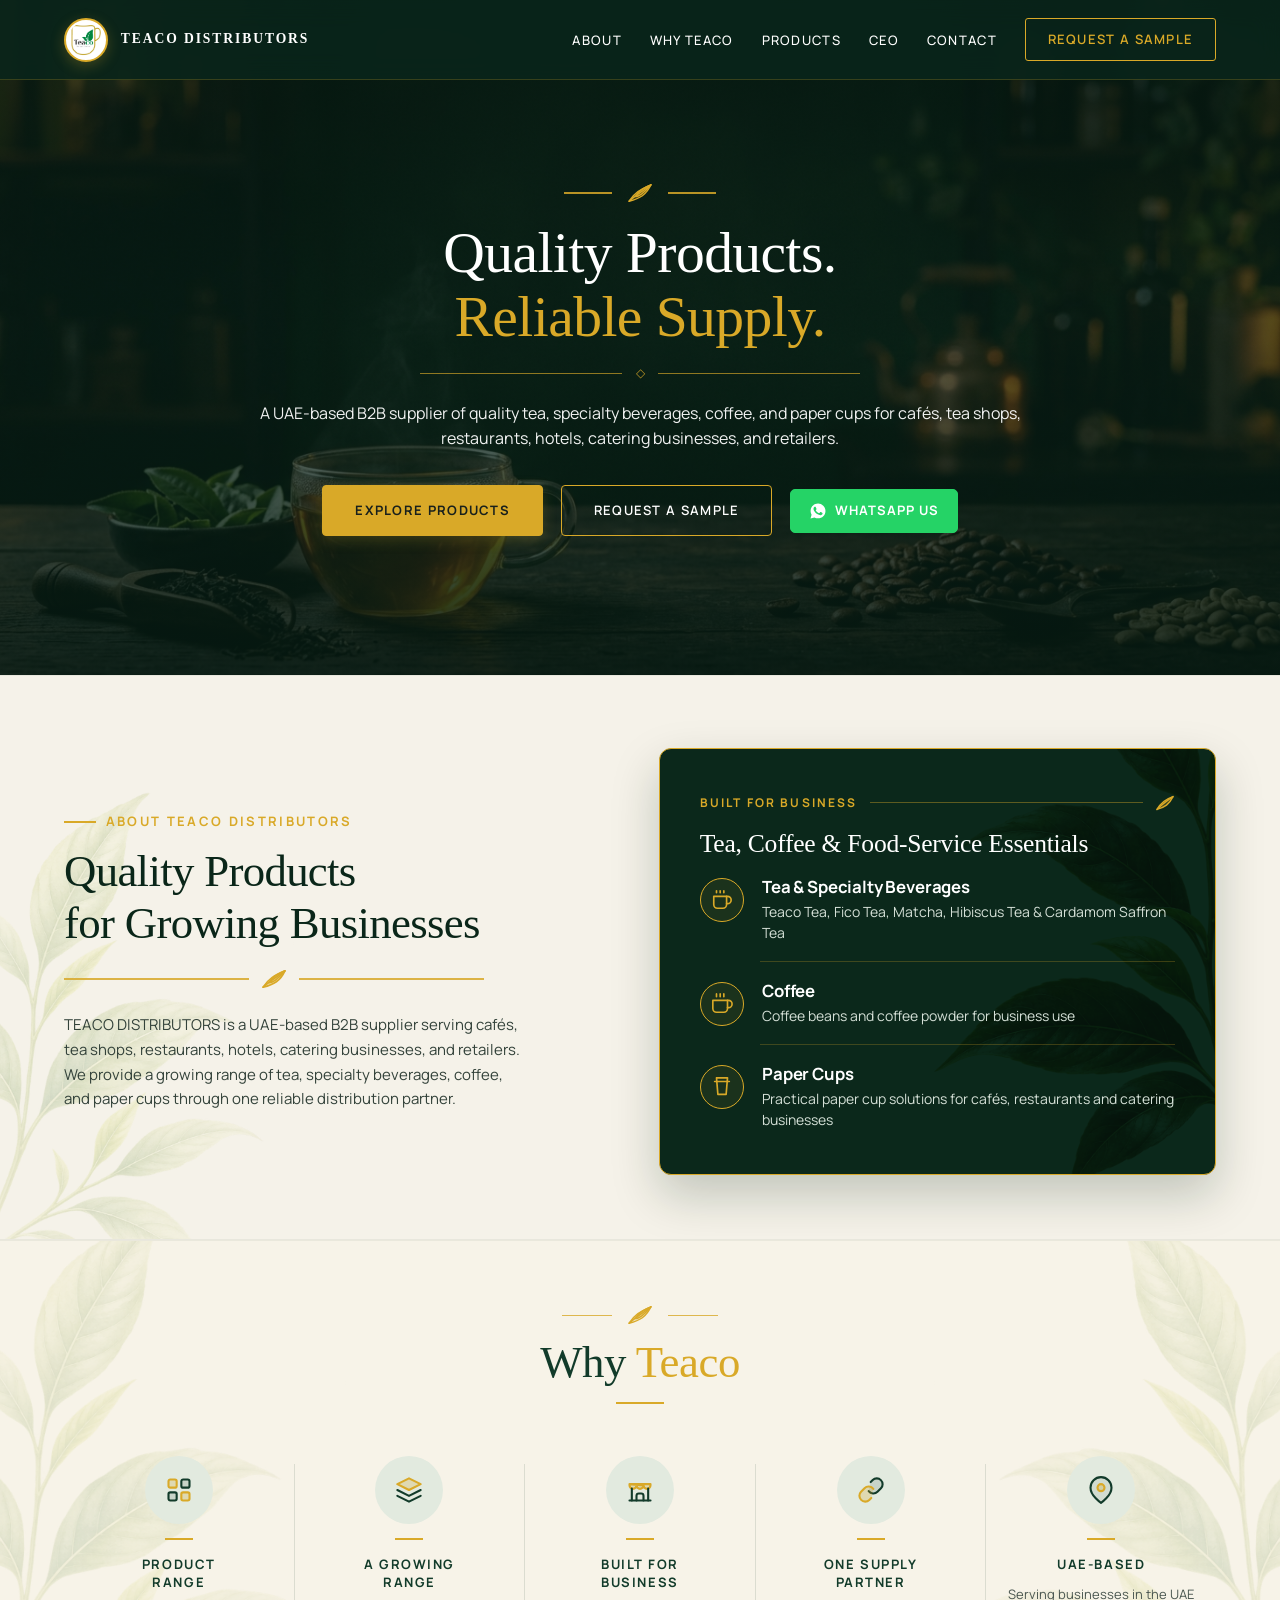
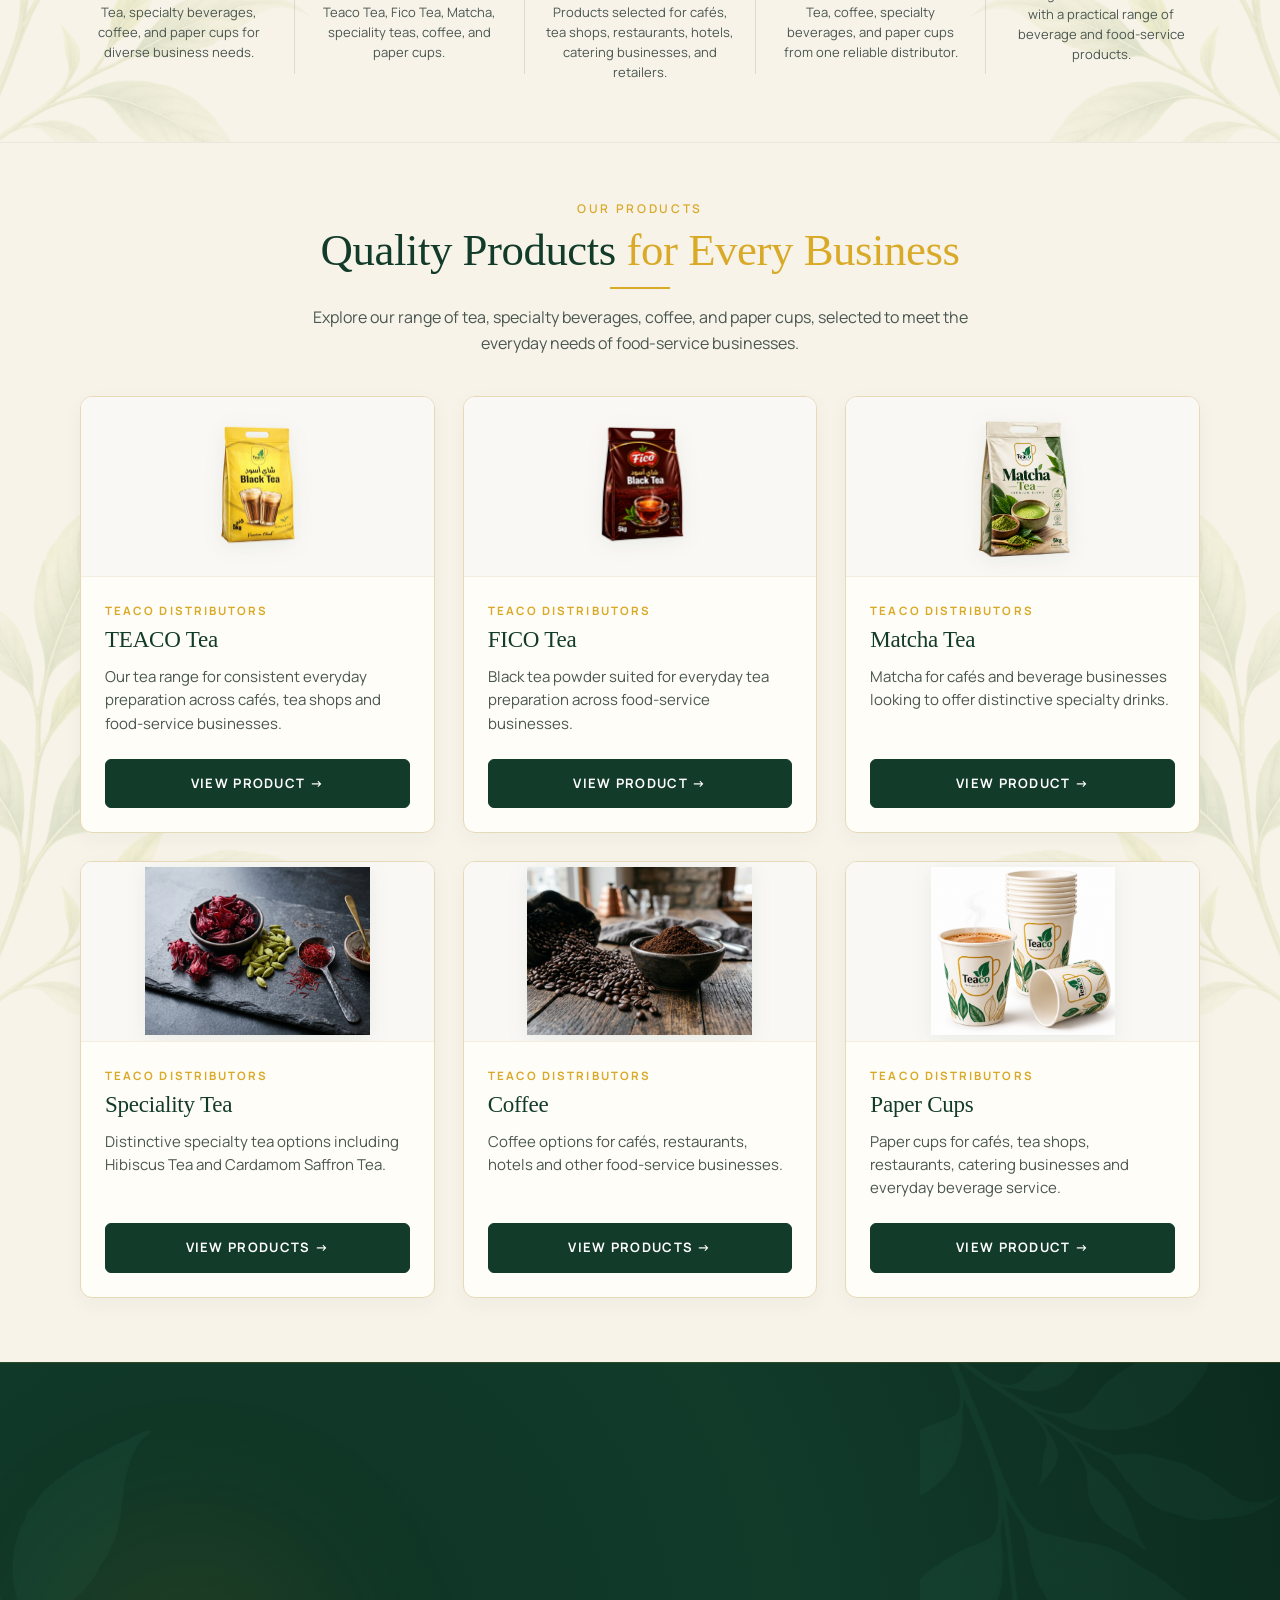
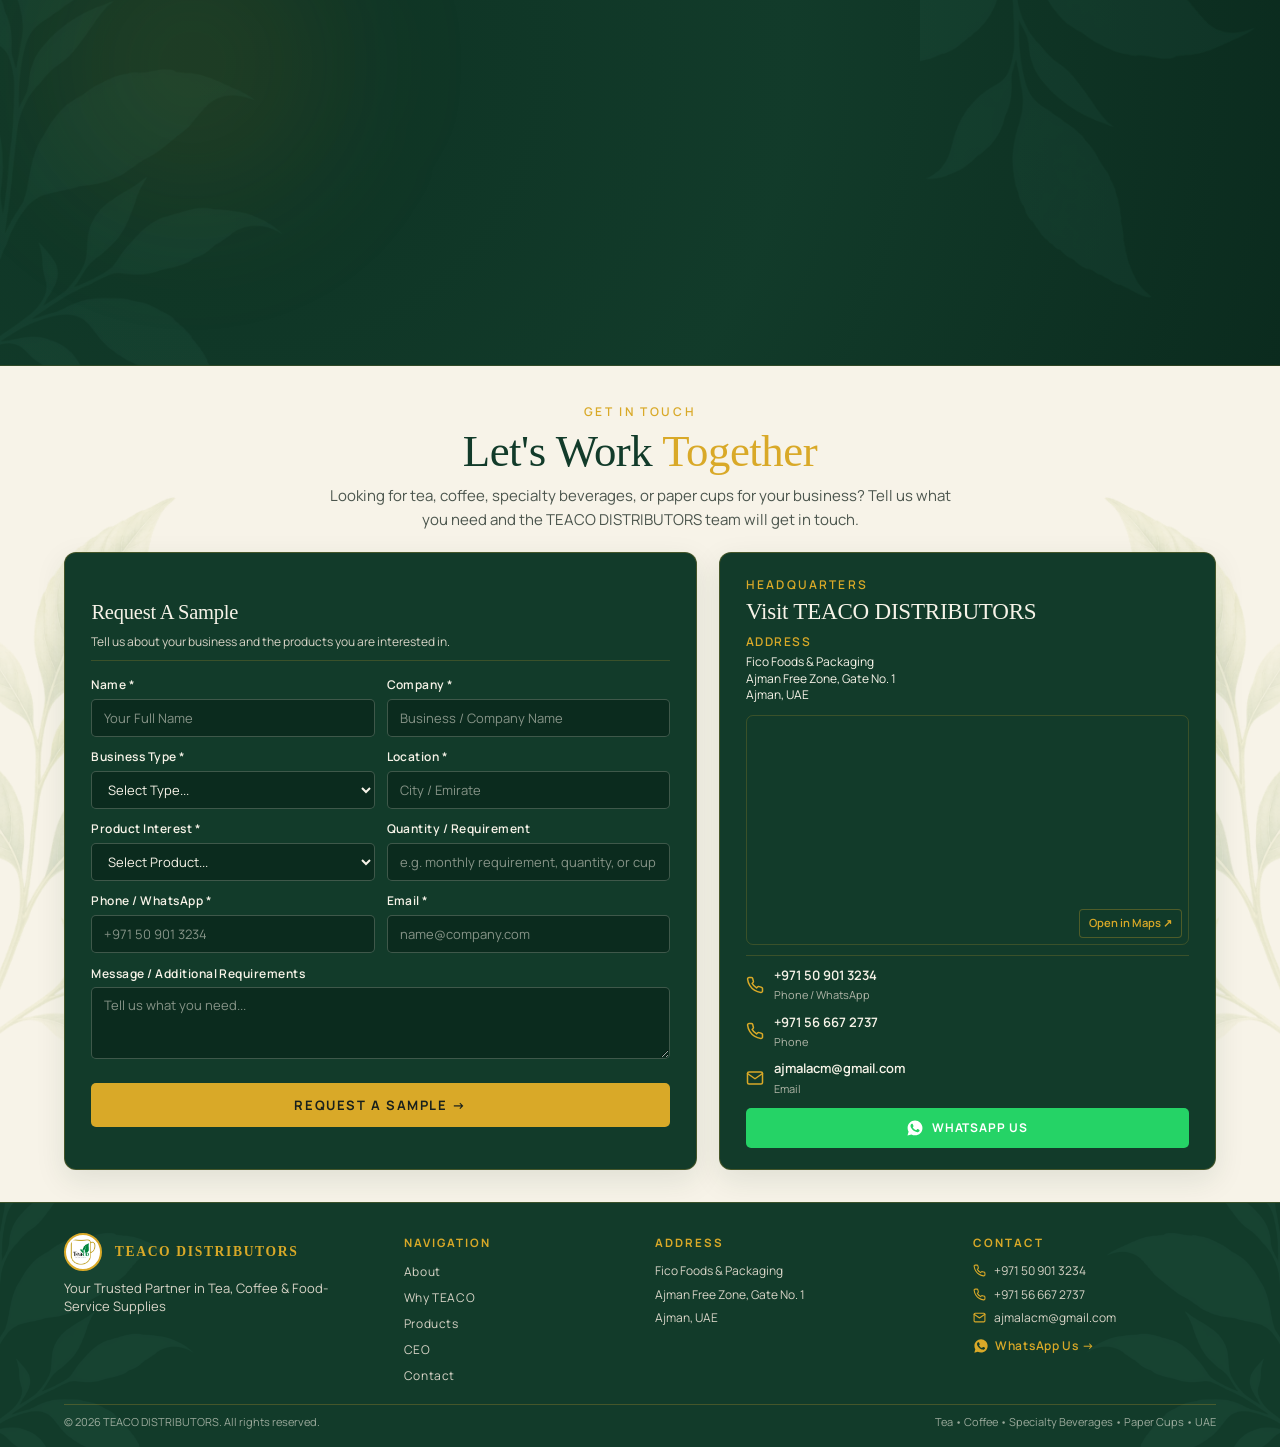
==== commit 65053818: "feat: add product pages, assets, styles, and scripts for website implementation" ====
--- a/index.html
+++ b/index.html
@@ -99,19 +99,19 @@
        ========================================== -->
   <header class="site-header" id="site-header">
     <div class="container nav-container">
-      <a href="#home" class="brand-logo" aria-label="TEACO Home">
-        <img src="Assets/Logo/teaco - Logo.png" alt="TEACO - Premium Tea Built for Business Logo">
-        <span class="brand-logo-text">TEACO</span>
+      <a href="#home" class="brand-logo" aria-label="TEACO DISTRIBUTORS Home">
+        <img src="Assets/Logo/teaco - Logo.png" alt="TEACO DISTRIBUTORS Logo">
+        <span class="brand-logo-text">TEACO DISTRIBUTORS</span>
       </a>
 
       <nav aria-label="Main Site Navigation">
         <ul class="nav-links">
-          <li><a href="#about">ABOUT</a></li>
-          <li><a href="#why-teaco">WHY TEACO</a></li>
-          <li><a href="#products">PRODUCTS</a></li>
+          <li><a href="#about">About</a></li>
+          <li><a href="#why-teaco">Why TEACO</a></li>
+          <li><a href="#products">Products</a></li>
           <li><a href="#ceo">CEO</a></li>
-          <li><a href="#contact">CONTACT</a></li>
-          <li><a href="#contact" class="btn btn-nav-cta">REQUEST A QUOTE</a></li>
+          <li><a href="#contact">Contact</a></li>
+          <li><a href="#contact" class="btn btn-nav-cta">Request A Sample</a></li>
         </ul>
       </nav>
 
@@ -124,609 +124,703 @@
   </header>
 
   <main>
-    <!-- ==========================================
-         HERO SECTION
-         ========================================== -->
-    <section class="hero-section" id="home">
-      <div class="hero-video-container">
-        <!-- Poster image displays immediately -->
-        <img src="Assets/images/Home-behind photo.png" alt="TEACO Tea Plantation Landscape Background"
-          class="hero-poster-fallback" width="1366" height="768">
-
-        <!-- Background Video -->
-        <video id="hero-video" class="hero-video" autoplay muted loop playsinline preload="auto" aria-hidden="true">
-          <source src="Assets/Video/Teaco home Vedio.mp4" type="video/mp4">
-        </video>
-        <div class="hero-overlay"></div>
-      </div>
-
-      <div class="hero-content">
-        <!-- Top Gold Botanical Tea-Leaf Ornament -->
-        <div class="hero-leaf-ornament">
-          <span class="ornament-line"></span>
-          <svg width="32" height="24" viewBox="0 0 28 22" fill="none" stroke="#D9A928" stroke-width="1.6"
-            stroke-linecap="round" stroke-linejoin="round">
-            <path d="M2 20C8 11 14 7 26 2C21 13 14 17 2 20Z" fill="rgba(217, 169, 40, 0.15)" />
-            <path d="M2 20C10 13 17 9 26 2" />
-            <path d="M9 15C13 8 18 6 26 2C19 11 12 15 9 15Z" fill="rgba(217, 169, 40, 0.15)" />
-          </svg>
-          <span class="ornament-line"></span>
-        </div>
-
-        <!-- Exactly One H1 Tag on Page -->
-        <h1 class="heading-h1 hero-editorial-title">
-          <span class="text-white">Premium Blend.</span><br>
-          <span class="text-white">Consistent in </span><span class="text-gold">Every Batch.</span>
-        </h1>
-
-        <!-- Horizontal Divider Line with Center Diamond -->
-        <div class="hero-title-divider">
-          <span class="divider-line"></span>
-          <span class="divider-diamond">◇</span>
-          <span class="divider-line"></span>
-        </div>
-
-        <p class="hero-subtitle">
-          Carefully selected and expertly blended to deliver the same distinctive taste, quality, and character in every
-          batch. Reliable tea solutions for cafés, tea shops, restaurants, hotels, and commercial buyers.
-        </p>
-
-        <div class="hero-btn-group">
-          <a href="#contact" class="btn btn-gold">REQUEST A QUOTE</a>
-          <a href="#products" class="btn btn-outline-gold">EXPLORE OUR TEAS</a>
-        </div>
-      </div>
-    </section>
-
-    <!-- ==========================================
-         SECTION: ABOUT TEACO
-         ========================================== -->
-    <section class="about-section section-padding" id="about">
-      <!-- Left Background Tea Leaf (User Reference Image - Pale Watercolor Branch) -->
-      <img src="Assets/images/tea-leaf-bg-left.png" alt="" class="about-bg-leaf-left" aria-hidden="true" width="512"
-        height="682">
-
-      <div class="container">
-        <div class="about-grid">
-          <div class="about-content-left">
-            <div class="about-eyebrow-container">
-              <span class="about-eyebrow-line"></span>
-              <span class="eyebrow">ABOUT TEACO</span>
-            </div>
-            <h2 class="heading-h2 about-heading-left">
-              Tea Crafted for Business
-            </h2>
-            <div class="about-leaf-divider">
-              <span class="leaf-line"></span>
-              <svg class="leaf-icon" width="26" height="20" viewBox="0 0 28 22" fill="none" stroke="#D9A928"
-                stroke-width="1.8" stroke-linecap="round" stroke-linejoin="round">
-                <path d="M2 20C8 11 14 7 26 2C21 13 14 17 2 20Z" fill="rgba(217, 169, 40, 0.25)" />
-                <path d="M2 20C10 13 17 9 26 2" />
-                <path d="M9 15C13 8 18 6 26 2C19 11 12 15 9 15Z" fill="rgba(217, 169, 40, 0.25)" />
-              </svg>
-              <span class="leaf-line"></span>
-            </div>
-            <p class="body-lead about-body-text">
-              Teaco is a tea brand focused on high-quality black tea, with direct sourcing and carefully managed
-              blending to deliver a strong, consistent cup for businesses across the UAE.
-            </p>
-          </div>
-
-          <div class="about-visual-right">
-            <!-- Right Panel Interior Background Leaf (User Reference Image - Dark Green Branch) -->
-            <img src="Assets/images/tea-leaf-bg-right.png" alt="" class="about-panel-bg-leaf" aria-hidden="true"
-              width="532" height="682">
-
-            <div class="about-card-body">
-              <div class="about-card-header-row">
-                <span class="eyebrow">COMMERCIAL STANDARD</span>
-                <span class="about-card-header-line"></span>
-                <svg class="about-card-header-leaf" width="20" height="16" viewBox="0 0 24 20" fill="none"
-                  stroke="#D9A928" stroke-width="1.8" stroke-linecap="round" stroke-linejoin="round">
-                  <path d="M2 18C7 9 13 5 22 2C17 12 12 15 2 18Z" fill="rgba(217, 169, 40, 0.25)" />
-                  <path d="M2 18C9 11 15 7 22 2" />
-                </svg>
-              </div>
-
-              <h3 class="heading-h3 about-heading-right">
-                Engineered for High-Volume UAE Venues
-              </h3>
-              <p class="about-paragraph-right">
-                Whether serving signature Karak tea in high-volume cafés, fine dining in hotels, or high-capacity
-                cafeterias, TEACO delivers batch-to-batch reliability that keeps your customers returning.
-              </p>
-
-              <div class="about-points-list">
-                <div class="about-point-item">
-                  <div class="point-icon-circle">
-                    <svg width="22" height="22" viewBox="0 0 24 24" fill="none" stroke="#D9A928" stroke-width="1.8"
-                      stroke-linecap="round" stroke-linejoin="round">
-                      <path d="M17 8h1a4 4 0 0 1 0 8h-1" />
-                      <path d="M3 8h14v9a4 4 0 0 1-4 4H7a4 4 0 0 1-4-4V8z" />
-                      <line x1="6" y1="2" x2="6" y2="4" />
-                      <line x1="10" y1="2" x2="10" y2="4" />
-                      <line x1="14" y1="2" x2="14" y2="4" />
-                    </svg>
-                  </div>
-                  <span class="point-text">Serving Cafés, Tea Shops,<br>Restaurants & Hotels</span>
-                </div>
-                <div class="point-divider"></div>
-
-                <div class="about-point-item">
-                  <div class="point-icon-circle">
-                    <svg width="22" height="22" viewBox="0 0 24 24" fill="none" stroke="#D9A928" stroke-width="1.8"
-                      stroke-linecap="round" stroke-linejoin="round">
-                      <path d="M2 22C7 13 13 8 22 2C17 14 12 18 2 22Z" fill="rgba(217, 169, 40, 0.25)" />
-                      <path d="M2 22C10 15 16 10 22 2" />
-                    </svg>
-                  </div>
-                  <span class="point-text">Optimized for Karak &<br>Specialty Milk Teas</span>
-                </div>
-                <div class="point-divider"></div>
-
-                <div class="about-point-item">
-                  <div class="point-icon-circle">
-                    <svg width="22" height="22" viewBox="0 0 24 24" fill="none" stroke="#D9A928" stroke-width="1.8"
-                      stroke-linecap="round" stroke-linejoin="round">
-                      <rect x="1" y="3" width="15" height="13" />
-                      <polygon points="16 8 20 8 23 11 23 16 16 16 16 8" />
-                      <circle cx="5.5" cy="18.5" r="2.5" fill="#0B281B" />
-                      <circle cx="18.5" cy="18.5" r="2.5" fill="#0B281B" />
-                    </svg>
-                  </div>
-                  <span class="point-text">Nationwide UAE Commercial<br>Wholesale Distribution</span>
-                </div>
-              </div>
-            </div>
-          </div>
-        </div>
-      </div>
-    </section>
-
-    <!-- ==========================================
-         SECTION: WHY TEACO (REDESIGNED 5-FEATURE STRIP)
-         ========================================== -->
-    <section class="why-section section-padding" id="why-teaco">
-      <!-- Background Botanical Artwork (Left & Right Margins) -->
-      <img src="Assets/images/tea-leaf-bg-left.png" alt="" class="why-bg-leaf-left" aria-hidden="true" width="450"
-        height="600">
-      <img src="Assets/images/tea-leaf-bg-left.png" alt="" class="why-bg-leaf-right" aria-hidden="true" width="450"
-        height="600">
-
-      <div class="container relative-container">
-        <div class="why-header">
+    <!-- Homepage Main View Wrapper -->
+    <div id="homepage-view">
+      <!-- ==========================================
+           HERO SECTION
+           ========================================== -->
+      <section class="hero-section" id="home">
+        <div class="hero-bg-container">
+          <!-- Static Background Image -->
+          <img src="Assets/images/hero-bg.jpg" alt="TEACO DISTRIBUTORS - Tea, Coffee & Food-Service Supplies Background"
+            class="hero-bg-image" width="1920" height="1080">
+          <div class="hero-overlay"></div>
+        </div>
+
+        <div class="hero-content">
           <!-- Top Gold Botanical Tea-Leaf Ornament -->
-          <div class="why-leaf-ornament">
+          <div class="hero-leaf-ornament">
             <span class="ornament-line"></span>
             <svg width="28" height="20" viewBox="0 0 28 22" fill="none" stroke="#D9A928" stroke-width="1.6"
               stroke-linecap="round" stroke-linejoin="round">
-              <path d="M2 20C8 11 14 7 26 2C21 13 14 17 2 20Z" fill="rgba(217, 169, 40, 0.2)" />
+              <path d="M2 20C8 11 14 7 26 2C21 13 14 17 2 20Z" fill="rgba(217, 169, 40, 0.15)" />
               <path d="M2 20C10 13 17 9 26 2" />
-              <path d="M9 15C13 8 18 6 26 2C19 11 12 15 9 15Z" fill="rgba(217, 169, 40, 0.2)" />
+              <path d="M9 15C13 8 18 6 26 2C19 11 12 15 9 15Z" fill="rgba(217, 169, 40, 0.15)" />
             </svg>
             <span class="ornament-line"></span>
           </div>
 
-          <!-- Section Heading: "Why Teaco" -->
-          <h2 class="heading-h2 why-main-title">
-            <span class="text-forest">Why </span><span class="text-gold">Teaco</span>
-          </h2>
-
-          <!-- Underline Accent Line below Heading -->
-          <div class="why-title-underline"></div>
-        </div>
-
-        <!-- 5-Point Horizontal Feature Strip -->
-        <div class="why-features-grid">
-          <!-- Item 1: Directly Sourced -->
-          <div class="why-feature-col">
-            <div class="why-icon-badge">
-              <svg width="28" height="28" viewBox="0 0 28 28" fill="none" stroke="#123B2A" stroke-width="1.6"
+          <!-- Main Compact Hero Headline -->
+          <h1 class="heading-h1 hero-editorial-title">
+            <span class="text-white">Quality Products.</span><br>
+            <span class="text-gold">Reliable Supply.</span>
+          </h1>
+
+          <!-- Horizontal Divider Line with Center Diamond -->
+          <div class="hero-title-divider">
+            <span class="divider-line"></span>
+            <span class="divider-diamond">◇</span>
+            <span class="divider-line"></span>
+          </div>
+
+          <!-- Hero Supporting Description -->
+          <p class="hero-subtitle">
+            A UAE-based B2B supplier of quality tea, specialty beverages, coffee, and paper cups for cafés, tea shops,
+            restaurants, hotels, catering businesses, and retailers.
+          </p>
+
+          <!-- CTAs: Explore Products, Request a Sample & WhatsApp Icon Button -->
+          <div class="hero-btn-group">
+            <a href="#products" class="btn btn-gold">Explore Products</a>
+            <a href="#contact" class="btn btn-outline-gold">Request A Sample</a>
+            <a href="https://wa.me/971509013234" target="_blank" rel="noopener noreferrer" class="btn btn-whatsapp"
+              aria-label="Chat with TEACO DISTRIBUTORS on WhatsApp">
+              <svg width="18" height="18" viewBox="0 0 24 24" fill="none" xmlns="http://www.w3.org/2000/svg"
+                aria-hidden="true">
+                <path
+                  d="M19.05 4.95A9.87 9.87 0 0 0 12.04 2c-5.46 0-9.91 4.45-9.91 9.91 0 1.75.46 3.45 1.32 4.95L2 22l5.25-1.38c1.45.79 3.08 1.21 4.79 1.21h.01c5.46 0 9.91-4.45 9.91-9.91 0-2.65-1.03-5.14-2.91-7.02z"
+                  fill="#FFFFFF" />
+                <path
+                  d="M17.47 14.38c-.3-.15-1.76-.87-2.03-.96-.27-.1-.47-.15-.67.15-.2.3-.77.97-.94 1.16-.17.2-.35.22-.64.08-.3-.15-1.26-.46-2.39-1.48-.88-.79-1.48-1.76-1.65-2.06-.17-.3-.02-.46.13-.61.13-.13.3-.35.45-.52.15-.17.2-.3.3-.5.1-.2.05-.37-.03-.52-.07-.15-.67-1.61-.91-2.21-.25-.58-.49-.5-.67-.51l-.57-.01c-.2 0-.52.07-.79.37s-1.04 1.02-1.04 2.48 1.06 2.88 1.21 3.07c.15.2 2.1 3.2 5.08 4.49.71.3 1.26.49 1.69.63.71.22 1.36.19 1.87.12.57-.09 1.76-.72 2.01-1.41.25-.69.25-1.29.17-1.41-.07-.13-.27-.2-.57-.35z"
+                  fill="#25D366" />
+              </svg>
+              <span>WhatsApp Us</span>
+            </a>
+          </div>
+        </div>
+      </section>
+
+      <!-- ==========================================
+         SECTION: ABOUT TEACO DISTRIBUTORS
+         ========================================== -->
+      <section class="about-section section-padding" id="about">
+        <!-- Left Background Tea Leaf (User Reference Image - Pale Watercolor Branch) -->
+        <img src="Assets/images/tea-leaf-bg-left.png" alt="" class="about-bg-leaf-left" aria-hidden="true" width="512"
+          height="682">
+
+        <div class="container">
+          <div class="about-grid">
+            <div class="about-content-left">
+              <div class="about-eyebrow-container">
+                <span class="about-eyebrow-line"></span>
+                <span class="eyebrow">About TEACO DISTRIBUTORS</span>
+              </div>
+              <h2 class="heading-h2 about-heading-left">
+                Quality Products<br>for Growing Businesses
+              </h2>
+              <div class="about-leaf-divider">
+                <span class="leaf-line"></span>
+                <svg class="leaf-icon" width="26" height="20" viewBox="0 0 28 22" fill="none" stroke="#D9A928"
+                  stroke-width="1.8" stroke-linecap="round" stroke-linejoin="round">
+                  <path d="M2 20C8 11 14 7 26 2C21 13 14 17 2 20Z" fill="rgba(217, 169, 40, 0.25)" />
+                  <path d="M2 20C10 13 17 9 26 2" />
+                  <path d="M9 15C13 8 18 6 26 2C19 11 12 15 9 15Z" fill="rgba(217, 169, 40, 0.25)" />
+                </svg>
+                <span class="leaf-line"></span>
+              </div>
+              <p class="body-lead about-body-text">
+                TEACO DISTRIBUTORS is a UAE-based B2B supplier serving cafés, tea shops, restaurants, hotels, catering
+                businesses, and retailers. We provide a growing range of tea, specialty beverages, coffee, and paper
+                cups
+                through one reliable distribution partner.
+              </p>
+            </div>
+
+            <div class="about-visual-right">
+              <!-- Right Panel Interior Background Leaf (User Reference Image - Dark Green Branch) -->
+              <img src="Assets/images/tea-leaf-bg-right.png" alt="" class="about-panel-bg-leaf" aria-hidden="true"
+                width="532" height="682">
+
+              <div class="about-card-body">
+                <div class="about-card-header-row">
+                  <span class="eyebrow">Built For Business</span>
+                  <span class="about-card-header-line"></span>
+                  <svg class="about-card-header-leaf" width="20" height="16" viewBox="0 0 24 20" fill="none"
+                    stroke="#D9A928" stroke-width="1.8" stroke-linecap="round" stroke-linejoin="round">
+                    <path d="M2 18C7 9 13 5 22 2C17 12 12 15 2 18Z" fill="rgba(217, 169, 40, 0.25)" />
+                    <path d="M2 18C9 11 15 7 22 2" />
+                  </svg>
+                </div>
+
+                <h3 class="heading-h3 about-heading-right">
+                  Tea, Coffee &amp; Food-Service Essentials
+                </h3>
+
+                <div class="about-points-list">
+                  <!-- Item 1: Tea & Specialty Beverages -->
+                  <div class="about-point-item">
+                    <div class="point-icon-circle">
+                      <svg width="22" height="22" viewBox="0 0 24 24" fill="none" stroke="#D9A928" stroke-width="1.8"
+                        stroke-linecap="round" stroke-linejoin="round">
+                        <path d="M17 8h1a4 4 0 0 1 0 8h-1" />
+                        <path d="M3 8h14v9a4 4 0 0 1-4 4H7a4 4 0 0 1-4-4V8z" />
+                        <line x1="6" y1="2" x2="6" y2="4" />
+                        <line x1="10" y1="2" x2="10" y2="4" />
+                        <line x1="14" y1="2" x2="14" y2="4" />
+                      </svg>
+                    </div>
+                    <div class="point-content">
+                      <h4 class="point-title">Tea &amp; Specialty Beverages</h4>
+                      <p class="point-desc">Teaco Tea, Fico Tea, Matcha, Hibiscus Tea &amp; Cardamom Saffron Tea</p>
+                    </div>
+                  </div>
+
+                  <div class="point-divider"></div>
+
+                  <!-- Item 2: Coffee -->
+                  <div class="about-point-item">
+                    <div class="point-icon-circle">
+                      <svg width="22" height="22" viewBox="0 0 24 24" fill="none" stroke="#D9A928" stroke-width="1.8"
+                        stroke-linecap="round" stroke-linejoin="round">
+                        <path d="M18 8h1a4 4 0 0 1 0 8h-1" />
+                        <path d="M2 8h16v9a4 4 0 0 1-4 4H6a4 4 0 0 1-4-4V8z" />
+                        <path d="M6 1v3" />
+                        <path d="M10 1v3" />
+                        <path d="M14 1v3" />
+                      </svg>
+                    </div>
+                    <div class="point-content">
+                      <h4 class="point-title">Coffee</h4>
+                      <p class="point-desc">Coffee beans and coffee powder for business use</p>
+                    </div>
+                  </div>
+
+                  <div class="point-divider"></div>
+
+                  <!-- Item 3: Paper Cups -->
+                  <div class="about-point-item">
+                    <div class="point-icon-circle">
+                      <svg width="22" height="22" viewBox="0 0 24 24" fill="none" stroke="#D9A928" stroke-width="1.8"
+                        stroke-linecap="round" stroke-linejoin="round">
+                        <path d="M6 2h12l-1.5 18H7.5L6 2z" />
+                        <path d="M4 6h16" />
+                      </svg>
+                    </div>
+                    <div class="point-content">
+                      <h4 class="point-title">Paper Cups</h4>
+                      <p class="point-desc">Practical paper cup solutions for cafés, restaurants and catering businesses
+                      </p>
+                    </div>
+                  </div>
+                </div>
+              </div>
+            </div>
+          </div>
+        </div>
+      </section>
+
+      <!-- ==========================================
+         SECTION: WHY TEACO (REDESIGNED 5-FEATURE STRIP)
+         ========================================== -->
+      <section class="why-section section-padding" id="why-teaco">
+        <!-- Background Botanical Artwork (Left & Right Margins) -->
+        <img src="Assets/images/tea-leaf-bg-left.png" alt="" class="why-bg-leaf-left" aria-hidden="true" width="450"
+          height="600">
+        <img src="Assets/images/tea-leaf-bg-left.png" alt="" class="why-bg-leaf-right" aria-hidden="true" width="450"
+          height="600">
+
+        <div class="container relative-container">
+          <div class="why-header">
+            <!-- Top Gold Botanical Tea-Leaf Ornament -->
+            <div class="why-leaf-ornament">
+              <span class="ornament-line"></span>
+              <svg width="28" height="20" viewBox="0 0 28 22" fill="none" stroke="#D9A928" stroke-width="1.6"
                 stroke-linecap="round" stroke-linejoin="round">
-                <path d="M14 25C14 25 14 16 14 6" />
-                <path d="M14 10C8 7 4 10 3 13C6 15 11 14 14 10Z" fill="rgba(18, 59, 42, 0.12)" />
-                <path d="M14 15C20 12 24 15 25 18C22 20 17 19 14 15Z" fill="rgba(18, 59, 42, 0.12)" />
-                <path d="M14 6C10 3 7 5 6 7C8 9 12 8 14 6Z" fill="rgba(217, 169, 40, 0.25)" stroke="#D9A928" />
+                <path d="M2 20C8 11 14 7 26 2C21 13 14 17 2 20Z" fill="rgba(217, 169, 40, 0.2)" />
+                <path d="M2 20C10 13 17 9 26 2" />
+                <path d="M9 15C13 8 18 6 26 2C19 11 12 15 9 15Z" fill="rgba(217, 169, 40, 0.2)" />
               </svg>
-            </div>
-            <span class="why-feature-accent-line"></span>
-            <h3 class="why-feature-title">DIRECTLY<br>SOURCED</h3>
-            <p class="why-feature-desc">Tea sourced directly from plantations.</p>
-          </div>
-
-          <div class="why-col-divider"></div>
-
-          <!-- Item 2: Premium Blend -->
-          <div class="why-feature-col">
-            <div class="why-icon-badge">
-              <svg width="28" height="28" viewBox="0 0 28 28" fill="none" stroke="#123B2A" stroke-width="1.6"
-                stroke-linecap="round" stroke-linejoin="round">
-                <path d="M4 18C4 22 8 24 14 24C20 24 24 22 24 18L22 13H6L4 18Z" fill="rgba(18, 59, 42, 0.08)" />
-                <path d="M14 13C10 7 6 9 5 11C7 13 11 13 14 13Z" fill="rgba(18, 59, 42, 0.15)" />
-                <path d="M14 13C18 7 22 9 23 11C21 13 17 13 14 13Z" fill="rgba(18, 59, 42, 0.15)" />
-                <path d="M14 13C14 7 12 4 14 2C16 4 15 7 14 13Z" fill="rgba(217, 169, 40, 0.25)" stroke="#D9A928" />
-              </svg>
-            </div>
-            <span class="why-feature-accent-line"></span>
-            <h3 class="why-feature-title">PREMIUM<br>BLEND</h3>
-            <p class="why-feature-desc">Expertly blended for a consistent cup, batch after batch.</p>
-          </div>
-
-          <div class="why-col-divider"></div>
-
-          <!-- Item 3: Strong & Rich Taste -->
-          <div class="why-feature-col">
-            <div class="why-icon-badge">
-              <svg width="28" height="28" viewBox="0 0 28 28" fill="none" stroke="#123B2A" stroke-width="1.6"
-                stroke-linecap="round" stroke-linejoin="round">
-                <path d="M5 11H20V17C20 19.5 18 21.5 15.5 21.5H9.5C7 21.5 5 19.5 5 17V11Z"
-                  fill="rgba(18, 59, 42, 0.08)" />
-                <path d="M20 13H22C23.5 13 24.5 14 24.5 15.5C24.5 17 23.5 18 22 18H20" />
-                <path d="M9 7C9 5 10 4 10 3" stroke-dasharray="1.5 1.5" />
-                <path d="M12.5 7C12.5 5 13.5 4 13.5 3" />
-                <path d="M16 7C16 5 17 4 17 3" stroke-dasharray="1.5 1.5" />
-                <path d="M10 16C12 13 15 14 17 12C15 16 12 17 10 16Z" fill="rgba(217, 169, 40, 0.25)"
-                  stroke="#D9A928" />
-              </svg>
-            </div>
-            <span class="why-feature-accent-line"></span>
-            <h3 class="why-feature-title">STRONG & RICH<br>TASTE</h3>
-            <p class="why-feature-desc">A bold tea profile made especially for milk tea.</p>
-          </div>
-
-          <div class="why-col-divider"></div>
-
-          <!-- Item 4: Built for Business -->
-          <div class="why-feature-col">
-            <div class="why-icon-badge">
-              <svg width="28" height="28" viewBox="0 0 28 28" fill="none" stroke="#123B2A" stroke-width="1.6"
-                stroke-linecap="round" stroke-linejoin="round">
-                <path d="M7 6L9 3H19L21 6V24H7V6Z" fill="rgba(18, 59, 42, 0.08)" />
-                <line x1="7" y1="6" x2="21" y2="6" />
-                <path d="M14 17C11 14 9 15 8 16C10 18 13 18 14 17Z" fill="rgba(217, 169, 40, 0.25)" stroke="#D9A928" />
-                <path d="M14 17C17 14 19 15 20 16C18 18 15 18 14 17Z" fill="rgba(217, 169, 40, 0.25)"
-                  stroke="#D9A928" />
-              </svg>
-            </div>
-            <span class="why-feature-accent-line"></span>
-            <h3 class="why-feature-title">BUILT FOR<br>BUSINESS</h3>
-            <p class="why-feature-desc">5kg commercial packaging for high-volume tea service.</p>
-          </div>
-
-          <div class="why-col-divider"></div>
-
-          <!-- Item 5: Made for the UAE -->
-          <div class="why-feature-col">
-            <div class="why-icon-badge">
-              <svg width="28" height="28" viewBox="0 0 28 28" fill="none" stroke="#123B2A" stroke-width="1.6"
-                stroke-linecap="round" stroke-linejoin="round">
-                <path
-                  d="M4 18C6 17 8 18 11 16C13 15 14 12 17 11C20 10 22 8 25 8C26 10 25 13 23 15C20 18 16 19 12 20C8 21 5 20 4 18Z"
-                  fill="rgba(18, 59, 42, 0.08)" />
-                <path d="M20 9C20 9 20.5 7.5 22 7.5C23.5 7.5 24 9 20 12C20 11 20 10 20 9Z" fill="#D9A928"
-                  stroke="#D9A928" />
-              </svg>
-            </div>
-            <span class="why-feature-accent-line"></span>
-            <h3 class="why-feature-title">MADE FOR<br>THE UAE</h3>
-            <p class="why-feature-desc">Developed with the needs of UAE tea businesses in mind.</p>
-          </div>
-        </div>
-      </div>
-    </section>
-
-    <!-- ==========================================
-         SECTION: PRODUCTS (REDESIGNED COMPACT PRODUCT CATALOGUE)
+              <span class="ornament-line"></span>
+            </div>
+
+            <!-- Section Heading: "Why Teaco" -->
+            <h2 class="heading-h2 why-main-title">
+              <span class="text-forest">Why </span><span class="text-gold">Teaco</span>
+            </h2>
+
+            <!-- Underline Accent Line below Heading -->
+            <div class="why-title-underline"></div>
+          </div>
+
+          <!-- 5-Point Horizontal Feature Strip -->
+          <div class="why-features-grid">
+            <!-- Item 1: Product Range -->
+            <div class="why-feature-col">
+              <div class="why-icon-badge">
+                <svg width="28" height="28" viewBox="0 0 24 24" fill="none" stroke="#123B2A" stroke-width="1.8"
+                  stroke-linecap="round" stroke-linejoin="round">
+                  <rect x="3" y="3" width="7" height="7" rx="1.5" fill="rgba(217, 169, 40, 0.25)" stroke="#D9A928" />
+                  <rect x="14" y="3" width="7" height="7" rx="1.5" fill="rgba(18, 59, 42, 0.12)" />
+                  <rect x="14" y="14" width="7" height="7" rx="1.5" fill="rgba(217, 169, 40, 0.25)" stroke="#D9A928" />
+                  <rect x="3" y="14" width="7" height="7" rx="1.5" fill="rgba(18, 59, 42, 0.12)" />
+                </svg>
+              </div>
+              <span class="why-feature-accent-line"></span>
+              <h3 class="why-feature-title">Product<br>Range</h3>
+              <p class="why-feature-desc">Tea, specialty beverages, coffee, and paper cups for diverse business needs.
+              </p>
+            </div>
+
+            <div class="why-col-divider"></div>
+
+            <!-- Item 2: A Growing Range -->
+            <div class="why-feature-col">
+              <div class="why-icon-badge">
+                <svg width="28" height="28" viewBox="0 0 24 24" fill="none" stroke="#123B2A" stroke-width="1.8"
+                  stroke-linecap="round" stroke-linejoin="round">
+                  <path d="M12 2L2 7l10 5 10-5-10-5z" fill="rgba(217, 169, 40, 0.25)" stroke="#D9A928" />
+                  <path d="M2 17l10 5 10-5" />
+                  <path d="M2 12l10 5 10-5" />
+                </svg>
+              </div>
+              <span class="why-feature-accent-line"></span>
+              <h3 class="why-feature-title">A Growing<br>Range</h3>
+              <p class="why-feature-desc">Teaco Tea, Fico Tea, Matcha, speciality teas, coffee, and paper cups.</p>
+            </div>
+
+            <div class="why-col-divider"></div>
+
+            <!-- Item 3: Built for Business -->
+            <div class="why-feature-col">
+              <div class="why-icon-badge">
+                <svg width="28" height="28" viewBox="0 0 24 24" fill="none" stroke="#123B2A" stroke-width="1.8"
+                  stroke-linecap="round" stroke-linejoin="round">
+                  <path d="M3 21h18" />
+                  <path d="M3 7v1a3 3 0 0 0 6 0V7m0 1a3 3 0 0 0 6 0V7m0 1a3 3 0 0 0 6 0V7H3z"
+                    fill="rgba(217, 169, 40, 0.25)" stroke="#D9A928" />
+                  <path d="M5 21V10.85M19 21V10.85" />
+                  <path d="M9 21v-4a2 2 0 0 1 2-2h2a2 2 0 0 1 2 2v4" />
+                </svg>
+              </div>
+              <span class="why-feature-accent-line"></span>
+              <h3 class="why-feature-title">Built For<br>Business</h3>
+              <p class="why-feature-desc">Products selected for cafés, tea shops, restaurants, hotels, catering
+                businesses, and retailers.</p>
+            </div>
+
+            <div class="why-col-divider"></div>
+
+            <!-- Item 4: One Supply Partner -->
+            <div class="why-feature-col">
+              <div class="why-icon-badge">
+                <svg width="28" height="28" viewBox="0 0 24 24" fill="none" stroke="#123B2A" stroke-width="1.8"
+                  stroke-linecap="round" stroke-linejoin="round">
+                  <path d="M10 13a5 5 0 0 0 7.54.54l3-3a5 5 0 0 0-7.07-7.07l-1.72 1.71" fill="rgba(18, 59, 42, 0.12)" />
+                  <path d="M14 11a5 5 0 0 0-7.54-.54l-3 3a5 5 0 0 0 7.07 7.07l1.71-1.71" fill="rgba(217, 169, 40, 0.25)"
+                    stroke="#D9A928" />
+                </svg>
+              </div>
+              <span class="why-feature-accent-line"></span>
+              <h3 class="why-feature-title">One Supply<br>Partner</h3>
+              <p class="why-feature-desc">Tea, coffee, specialty beverages, and paper cups from one reliable
+                distributor.
+              </p>
+            </div>
+
+            <div class="why-col-divider"></div>
+
+            <!-- Item 5: UAE-Based -->
+            <div class="why-feature-col">
+              <div class="why-icon-badge">
+                <svg width="28" height="28" viewBox="0 0 24 24" fill="none" stroke="#123B2A" stroke-width="1.8"
+                  stroke-linecap="round" stroke-linejoin="round">
+                  <path d="M21 10c0 7-9 13-9 13s-9-6-9-13a9 9 0 1 1 18 0z" fill="rgba(18, 59, 42, 0.08)" />
+                  <circle cx="12" cy="10" r="3" fill="rgba(217, 169, 40, 0.25)" stroke="#D9A928" />
+                </svg>
+              </div>
+              <span class="why-feature-accent-line"></span>
+              <h3 class="why-feature-title">UAE-Based</h3>
+              <p class="why-feature-desc">Serving businesses in the UAE with a practical range of beverage and
+                food-service products.</p>
+            </div>
+          </div>
+        </div>
+      </section>
+
+      <!-- ==========================================
+         SECTION: PRODUCTS (OUR PRODUCTS CATALOGUE)
          ========================================== -->
-    <section class="products-section" id="products">
-      <!-- Background Botanical Tea Leaves (Outer Edges - Matching Contact Section) -->
-      <img src="Assets/images/tea-leaf-bg-left.png" alt="" class="products-bg-leaf-left" aria-hidden="true" width="450"
-        height="600">
-      <img src="Assets/images/tea-leaf-bg-left.png" alt="" class="products-bg-leaf-right" aria-hidden="true" width="450"
-        height="600">
-
-      <div class="container products-max-container">
-        <!-- Section Header -->
-        <div class="products-header">
-          <span class="products-eyebrow">COMMERCIAL RANGE</span>
-          <h2 class="heading-h2 products-main-title">
-            <span class="text-forest">Our </span><span class="text-gold">Products</span>
-          </h2>
-          <div class="products-title-divider"></div>
-        </div>
-
-        <div class="products-cards-wrapper">
-          <!-- Product Card 1: TEACO 5KG -->
-          <article class="product-card">
-            <!-- Left Media Side (44%) -->
-            <div class="product-media-side">
-              <span class="product-category-tag tag-flagship">FLAGSHIP SUPPLY</span>
-              <img src="Assets/Products/teaco-tea.png" alt="TEACO 5KG Commercial Packaging - Premium Black Tea"
-                loading="lazy" width="1024" height="1536" class="product-img">
-            </div>
-
-            <!-- Right Content Side (56%) -->
-            <div class="product-info-side">
-              <span class="product-sub-eyebrow">FLAGSHIP COMMERCIAL BLEND</span>
-              <h3 class="product-title">TEACO 5KG</h3>
-
-              <div class="product-blend-badge">
-                <span>80% ASSAM TEA + 20% KENYA TEA</span>
-              </div>
-
-              <!-- Feature Info Box -->
-              <div class="tea-powder-feature-box">
-                <img src="Assets/Products/black-tea-powder.jpg" alt="Premium Granulated Black Tea Powder CTC Blend"
-                  class="tea-powder-thumb">
-                <div class="tea-powder-info">
-                  <h5>HIGH-VOLUME TEA POWDER BLEND</h5>
-                  <p>Granulated CTC Assam & Kenya tea powder engineered for rich color, strong aroma, and fast
-                    extraction.</p>
-                </div>
-              </div>
-
-              <p class="product-description-text">
-                Premium commercial blend designed specifically for cafés, tea shops, hotels, and high-volume catering
-                across the UAE.
-              </p>
-
-              <div class="product-action-row">
-                <a href="#contact" class="btn btn-product-cta">
-                  REQUEST A QUOTE
-                  <svg width="14" height="12" viewBox="0 0 16 14" fill="none" stroke="currentColor" stroke-width="2"
+      <section class="products-section" id="products">
+        <!-- Background Botanical Tea Leaves (Outer Edges) -->
+        <img src="Assets/images/tea-leaf-bg-left.png" alt="" class="products-bg-leaf-left" aria-hidden="true"
+          width="450" height="600">
+        <img src="Assets/images/tea-leaf-bg-left.png" alt="" class="products-bg-leaf-right" aria-hidden="true"
+          width="450" height="600">
+
+        <div class="container products-max-container">
+          <!-- Section Header -->
+          <div class="products-header">
+            <span class="products-eyebrow">Our Products</span>
+            <h2 class="heading-h2 products-main-title">
+              <span class="text-forest">Quality Products </span><span class="text-gold">for Every Business</span>
+            </h2>
+            <div class="products-title-divider"></div>
+            <p class="products-lead-text">
+              Explore our range of tea, specialty beverages, coffee, and paper cups, selected to meet the everyday needs
+              of food-service businesses.
+            </p>
+          </div>
+
+          <div class="product-cards-grid">
+            <!-- Card 1: TEACO TEA -->
+            <article class="product-cat-card">
+              <div class="product-cat-image-wrapper">
+                <img src="Assets/Products/teaco-tea.png" alt="TEACO Tea" loading="lazy" class="product-cat-img">
+              </div>
+              <div class="product-cat-content">
+                <span class="product-cat-sub">TEACO DISTRIBUTORS</span>
+                <h3 class="product-cat-title">TEACO Tea</h3>
+                <p class="product-cat-desc">Our tea range for consistent everyday preparation across cafés, tea shops
+                  and food-service businesses.</p>
+                <a href="/products/teaco-tea" class="btn-product-card-cta" data-route="/products/teaco-tea">
+                  View Product &rarr;
+                </a>
+              </div>
+            </article>
+
+            <!-- Card 2: FICO TEA -->
+            <article class="product-cat-card">
+              <div class="product-cat-image-wrapper">
+                <img src="Assets/Products/Fico-tea powder.png" alt="FICO Tea" loading="lazy" class="product-cat-img">
+              </div>
+              <div class="product-cat-content">
+                <span class="product-cat-sub">TEACO DISTRIBUTORS</span>
+                <h3 class="product-cat-title">FICO Tea</h3>
+                <p class="product-cat-desc">Black tea powder suited for everyday tea preparation across food-service
+                  businesses.</p>
+                <a href="/products/fico-tea" class="btn-product-card-cta" data-route="/products/fico-tea">
+                  View Product &rarr;
+                </a>
+              </div>
+            </article>
+
+            <!-- Card 3: MATCHA TEA -->
+            <article class="product-cat-card">
+              <div class="product-cat-image-wrapper">
+                <img src="Assets/Products/matcha-tea.png" alt="Matcha Tea" loading="lazy" class="product-cat-img">
+              </div>
+              <div class="product-cat-content">
+                <span class="product-cat-sub">TEACO DISTRIBUTORS</span>
+                <h3 class="product-cat-title">Matcha Tea</h3>
+                <p class="product-cat-desc">Matcha for cafés and beverage businesses looking to offer distinctive
+                  specialty drinks.</p>
+                <a href="/products/matcha-tea" class="btn-product-card-cta" data-route="/products/matcha-tea">
+                  View Product &rarr;
+                </a>
+              </div>
+            </article>
+
+            <!-- Card 4: SPECIALITY TEA -->
+            <article class="product-cat-card">
+              <div class="product-cat-image-wrapper">
+                <img src="Assets/Products/speciality-tea.jpg" alt="Speciality Tea" loading="lazy"
+                  class="product-cat-img">
+              </div>
+              <div class="product-cat-content">
+                <span class="product-cat-sub">TEACO DISTRIBUTORS</span>
+                <h3 class="product-cat-title">Speciality Tea</h3>
+                <p class="product-cat-desc">Distinctive specialty tea options including Hibiscus Tea and Cardamom
+                  Saffron Tea.</p>
+                <a href="/products/speciality-tea" class="btn-product-card-cta" data-route="/products/speciality-tea">
+                  View Products &rarr;
+                </a>
+              </div>
+            </article>
+
+            <!-- Card 5: COFFEE -->
+            <article class="product-cat-card">
+              <div class="product-cat-image-wrapper">
+                <img src="Assets/Products/coffee.jpg" alt="Coffee" loading="lazy" class="product-cat-img">
+              </div>
+              <div class="product-cat-content">
+                <span class="product-cat-sub">TEACO DISTRIBUTORS</span>
+                <h3 class="product-cat-title">Coffee</h3>
+                <p class="product-cat-desc">Coffee options for cafés, restaurants, hotels and other food-service
+                  businesses.</p>
+                <a href="/products/coffee" class="btn-product-card-cta" data-route="/products/coffee">
+                  View Products &rarr;
+                </a>
+              </div>
+            </article>
+
+            <!-- Card 6: PAPER CUPS -->
+            <article class="product-cat-card">
+              <div class="product-cat-image-wrapper">
+                <img src="Assets/Products/paper-cups.jpg" alt="Paper Cups" loading="lazy" class="product-cat-img">
+              </div>
+              <div class="product-cat-content">
+                <span class="product-cat-sub">TEACO DISTRIBUTORS</span>
+                <h3 class="product-cat-title">Paper Cups</h3>
+                <p class="product-cat-desc">Paper cups for cafés, tea shops, restaurants, catering businesses and
+                  everyday beverage service.</p>
+                <a href="/products/paper-cups" class="btn-product-card-cta" data-route="/products/paper-cups">
+                  View Product &rarr;
+                </a>
+              </div>
+            </article>
+          </div>
+        </div>
+      </section>
+
+      <!-- ==========================================
+         SECTION: LEADERSHIP (CEO MESSAGE REDESIGN)
+         ========================================== -->
+      <section class="ceo-section" id="ceo">
+        <!-- Background Botanical Tea Leaves (Left & Right Margins) -->
+        <img src="Assets/images/tea-leaf-bg-left.png" alt="" class="ceo-bg-leaf-left" aria-hidden="true" width="450"
+          height="600">
+        <img src="Assets/images/tea-leaf-bg-left.png" alt="" class="ceo-bg-leaf-right" aria-hidden="true" width="450"
+          height="600">
+        <div class="ceo-ambient-glow" aria-hidden="true"></div>
+        <div class="container ceo-max-container">
+          <div class="ceo-grid">
+            <!-- Left Column: CEO Portrait -->
+            <div class="ceo-image-wrapper">
+              <div class="ceo-image-frame">
+                <img src="Assets/images/CEO%20photo.png"
+                  alt="Ajmal Sahadoon - Chief Executive Officer, Teaco Distributors" loading="lazy" width="700"
+                  height="700">
+                <div class="ceo-image-overlay"></div>
+              </div>
+            </div>
+
+            <!-- Right Column: Leadership & Executive Message -->
+            <div class="ceo-quote-box">
+              <span class="ceo-eyebrow">Leadership</span>
+
+              <h2 class="ceo-heading">
+                Building Reliable Partnerships for Business
+              </h2>
+
+              <div class="ceo-quote-container">
+                <blockquote class="ceo-quote-text">
+                  “Our goal at TEACO DISTRIBUTORS is to provide businesses with dependable products and a reliable
+                  supply partner they can count on. From tea and specialty beverages to coffee and paper cups, we are
+                  committed to serving the everyday needs of our customers with consistency, care, and a practical
+                  approach to distribution.”
+                </blockquote>
+              </div>
+
+              <!-- Thin Gold Divider -->
+              <div class="ceo-gold-divider"></div>
+
+              <!-- CEO Name, Title & Experience -->
+              <div class="ceo-meta-info">
+                <div class="ceo-name">Ajmal Sahadoon</div>
+                <div class="ceo-title">Chief Executive Officer</div>
+                <div class="ceo-experience">7+ Years of Experience in the Food Industry</div>
+              </div>
+
+              <!-- Positioning Tags -->
+              <div class="ceo-pillars">
+                <span class="ceo-pillar-tag">Business Focused</span>
+                <span class="ceo-pillar-tag">Reliable Supply</span>
+                <span class="ceo-pillar-tag">UAE B2B Distribution</span>
+              </div>
+            </div>
+          </div>
+        </div>
+      </section>
+
+      <!-- ==========================================
+         SECTION: CONTACT & LOCATION (B2B ENQUIRY & SAMPLE REQUEST)
+         ========================================== -->
+      <section class="contact-location-section" id="contact">
+        <!-- Background Botanical Tea Leaves (Outer Edges) -->
+        <img src="Assets/images/tea-leaf-bg-left.png" alt="" class="contact-bg-leaf-left" aria-hidden="true" width="450"
+          height="600">
+        <img src="Assets/images/tea-leaf-bg-left.png" alt="" class="contact-bg-leaf-right" aria-hidden="true"
+          width="450" height="600">
+
+        <div class="container contact-max-container">
+          <!-- Section Header (Centered) -->
+          <div class="contact-header">
+            <span class="contact-eyebrow">Get In Touch</span>
+            <h2 class="heading-h2 contact-main-title">
+              <span class="text-forest">Let's Work </span><span class="text-gold">Together</span>
+            </h2>
+            <p class="contact-subtitle">
+              Looking for tea, coffee, specialty beverages, or paper cups for your business? Tell us what you need and
+              the TEACO DISTRIBUTORS team will get in touch.
+            </p>
+          </div>
+
+          <div class="contact-two-panel-grid">
+            <!-- LEFT PANEL: B2B Sample Request Form Block -->
+            <div class="contact-form-panel">
+              <div class="form-header-box">
+                <h3 class="form-title">Request A Sample</h3>
+                <p class="form-subtitle">Tell us about your business and the products you are interested in.</p>
+              </div>
+
+              <form id="quote-form">
+                <div class="form-row">
+                  <div class="form-group">
+                    <label class="form-label-dark" for="form-name">Name *</label>
+                    <input type="text" id="form-name" class="form-input-dark" placeholder="Your Full Name" required>
+                  </div>
+                  <div class="form-group">
+                    <label class="form-label-dark" for="form-company">Company *</label>
+                    <input type="text" id="form-company" class="form-input-dark" placeholder="Business / Company Name"
+                      required>
+                  </div>
+                </div>
+
+                <div class="form-row">
+                  <div class="form-group">
+                    <label class="form-label-dark" for="form-business-type">Business Type *</label>
+                    <select id="form-business-type" class="form-select-dark" required>
+                      <option value="" disabled selected>Select Type...</option>
+                      <option value="Café">Café</option>
+                      <option value="Tea Shop">Tea Shop</option>
+                      <option value="Restaurant">Restaurant</option>
+                      <option value="Hotel">Hotel</option>
+                      <option value="Catering Business">Catering Business</option>
+                      <option value="Retailer">Retailer</option>
+                      <option value="Other">Other</option>
+                    </select>
+                  </div>
+                  <div class="form-group">
+                    <label class="form-label-dark" for="form-location">Location *</label>
+                    <input type="text" id="form-location" class="form-input-dark" placeholder="City / Emirate" required>
+                  </div>
+                </div>
+
+                <div class="form-row">
+                  <div class="form-group">
+                    <label class="form-label-dark" for="form-product">Product Interest *</label>
+                    <select id="form-product" class="form-select-dark" required>
+                      <option value="" disabled selected>Select Product...</option>
+                      <option value="Teaco Tea">Teaco Tea</option>
+                      <option value="Fico Tea">Fico Tea</option>
+                      <option value="Matcha Tea">Matcha Tea</option>
+                      <option value="Hibiscus Tea">Hibiscus Tea</option>
+                      <option value="Cardamom Saffron Tea">Cardamom Saffron Tea</option>
+                      <option value="Coffee Beans">Coffee Beans</option>
+                      <option value="Coffee Powder">Coffee Powder</option>
+                      <option value="Paper Cups">Paper Cups</option>
+                      <option value="Multiple Products">Multiple Products</option>
+                      <option value="Other">Other</option>
+                    </select>
+                  </div>
+                  <div class="form-group">
+                    <label class="form-label-dark" for="form-quantity">Quantity / Requirement</label>
+                    <input type="text" id="form-quantity" class="form-input-dark"
+                      placeholder="e.g. monthly requirement, quantity, or cup size">
+                  </div>
+                </div>
+
+                <div class="form-row">
+                  <div class="form-group">
+                    <label class="form-label-dark" for="form-phone">Phone / WhatsApp *</label>
+                    <input type="tel" id="form-phone" class="form-input-dark" placeholder="+971 50 901 3234" required>
+                  </div>
+                  <div class="form-group">
+                    <label class="form-label-dark" for="form-email">Email *</label>
+                    <input type="email" id="form-email" class="form-input-dark" placeholder="name@company.com" required>
+                  </div>
+                </div>
+
+                <div class="form-group form-group-full">
+                  <label class="form-label-dark" for="form-message">Message / Additional Requirements</label>
+                  <textarea id="form-message" class="form-textarea-dark" rows="3"
+                    placeholder="Tell us what you need..."></textarea>
+                </div>
+
+                <button type="submit" class="btn btn-quote-cta">
+                  Request A Sample &rarr;
+                </button>
+              </form>
+            </div>
+
+            <!-- RIGHT PANEL: Location, Map & Direct Contact Card -->
+            <div class="contact-location-panel" id="location">
+              <div class="location-header">
+                <span class="location-eyebrow">Headquarters</span>
+                <h3 class="location-title">Visit TEACO DISTRIBUTORS</h3>
+
+                <div class="location-address-box">
+                  <span class="location-address-label">Address</span>
+                  <p class="location-address-text">
+                    Fico Foods & Packaging<br>
+                    Ajman Free Zone, Gate No. 1<br>
+                    Ajman, UAE
+                  </p>
+                </div>
+              </div>
+
+              <div class="map-container-box">
+                <iframe title="Fico Foods & Packaging - Ajman Free Zone Gate 1 Location Map"
+                  src="https://www.google.com/maps/embed?pb=!1m18!1m12!1m3!1d14418.575648107937!2d55.4414842!3d25.4168051!2m3!1f0!2f0!3f0!3m2!1i1024!2i768!4f13.1!3m3!1m2!1s0x3e5f57771788775f%3A0xbca12a8397a61d15!2sAjman%20Free%20Zone%2C%20Gate%201!5e0!3m2!1sen!2sae!4v1700000000000!5m2!1sen!2sae"
+                  allowfullscreen="" loading="lazy" referrerpolicy="no-referrer-when-downgrade">
+                </iframe>
+                <a href="https://maps.google.com/?q=Ajman+Free+Zone+Gate+1" target="_blank" rel="noopener noreferrer"
+                  class="open-maps-link">Open in Maps ↗</a>
+              </div>
+
+              <div class="location-contact-details">
+                <div class="contact-detail-item">
+                  <svg width="18" height="18" viewBox="0 0 24 24" fill="none" stroke="#D9A928" stroke-width="2"
                     stroke-linecap="round" stroke-linejoin="round">
-                    <line x1="1" y1="7" x2="13" y2="7" />
-                    <polyline points="8 2 13 7 8 12" />
+                    <path
+                      d="M22 16.92v3a2 2 0 0 1-2.18 2 19.79 19.79 0 0 1-8.63-3.07 19.5 19.5 0 0 1-6-6 19.79 19.79 0 0 1-3.07-8.67A2 2 0 0 1 4.11 2h3a2 2 0 0 1 2 1.72 12.84 12.84 0 0 0 .7 2.81 2 2 0 0 1-.45 2.11L8.09 9.91a16 16 0 0 0 6 6l1.27-1.27a2 2 0 0 1 2.11-.45 12.84 12.84 0 0 0 2.81.7A2 2 0 0 1 22 16.92z">
+                    </path>
                   </svg>
+                  <div class="contact-detail-text-col">
+                    <a href="https://wa.me/971509013234" target="_blank" rel="noopener noreferrer">+971 50 901 3234</a>
+                    <span class="detail-sub-label">Phone / WhatsApp</span>
+                  </div>
+                </div>
+
+                <div class="contact-detail-item">
+                  <svg width="18" height="18" viewBox="0 0 24 24" fill="none" stroke="#D9A928" stroke-width="2"
+                    stroke-linecap="round" stroke-linejoin="round">
+                    <path
+                      d="M22 16.92v3a2 2 0 0 1-2.18 2 19.79 19.79 0 0 1-8.63-3.07 19.5 19.5 0 0 1-6-6 19.79 19.79 0 0 1-3.07-8.67A2 2 0 0 1 4.11 2h3a2 2 0 0 1 2 1.72 12.84 12.84 0 0 0 .7 2.81 2 2 0 0 1-.45 2.11L8.09 9.91a16 16 0 0 0 6 6l1.27-1.27a2 2 0 0 1 2.11-.45 12.84 12.84 0 0 0 2.81.7A2 2 0 0 1 22 16.92z">
+                    </path>
+                  </svg>
+                  <div class="contact-detail-text-col">
+                    <a href="tel:+971566672737">+971 56 667 2737</a>
+                    <span class="detail-sub-label">Phone</span>
+                  </div>
+                </div>
+
+                <div class="contact-detail-item">
+                  <svg width="18" height="18" viewBox="0 0 24 24" fill="none" stroke="#D9A928" stroke-width="2"
+                    stroke-linecap="round" stroke-linejoin="round">
+                    <path d="M4 4h16c1.1 0 2 .9 2 2v12c0 1.1-.9 2-2 2H4c-1.1 0-2-.9-2-2V6c0-1.1.9-2 2-2z"></path>
+                    <polyline points="22,6 12,13 2,6"></polyline>
+                  </svg>
+                  <div class="contact-detail-text-col">
+                    <a href="mailto:ajmalacm@gmail.com">ajmalacm@gmail.com</a>
+                    <span class="detail-sub-label">Email</span>
+                  </div>
+                </div>
+              </div>
+
+              <div class="location-whatsapp-action">
+                <a href="https://wa.me/971509013234" target="_blank" rel="noopener noreferrer"
+                  class="btn btn-whatsapp-card">
+                  <svg width="18" height="18" viewBox="0 0 24 24" fill="none" xmlns="http://www.w3.org/2000/svg"
+                    aria-hidden="true">
+                    <path
+                      d="M19.05 4.95A9.87 9.87 0 0 0 12.04 2c-5.46 0-9.91 4.45-9.91 9.91 0 1.75.46 3.45 1.32 4.95L2 22l5.25-1.38c1.45.79 3.08 1.21 4.79 1.21h.01c5.46 0 9.91-4.45 9.91-9.91 0-2.65-1.03-5.14-2.91-7.02z"
+                      fill="#FFFFFF" />
+                    <path
+                      d="M17.47 14.38c-.3-.15-1.76-.87-2.03-.96-.27-.1-.47-.15-.67.15-.2.3-.77.97-.94 1.16-.17.2-.35.22-.64.08-.3-.15-1.26-.46-2.39-1.48-.88-.79-1.48-1.76-1.65-2.06-.17-.3-.02-.46.13-.61.13-.13.3-.35.45-.52.15-.17.2-.3.3-.5.1-.2.05-.37-.03-.52-.07-.15-.67-1.61-.91-2.21-.25-.58-.49-.5-.67-.51l-.57-.01c-.2 0-.52.07-.79.37s-1.04 1.02-1.04 2.48 1.06 2.88 1.21 3.07c.15.2 2.1 3.2 5.08 4.49.71.3 1.26.49 1.69.63.71.22 1.36.19 1.87.12.57-.09 1.76-.72 2.01-1.41.25-.69.25-1.29.17-1.41-.07-.13-.27-.2-.57-.35z"
+                      fill="#25D366" />
+                  </svg>
+                  <span>WhatsApp Us</span>
                 </a>
               </div>
             </div>
-          </article>
-
-          <!-- Product Card 2: FICO 5KG -->
-          <article class="product-card">
-            <!-- Left Media Side (44%) -->
-            <div class="product-media-side">
-              <span class="product-category-tag tag-everyday">EVERYDAY LINE</span>
-              <img src="Assets/Products/Fico-tea%20powder.png"
-                alt="FICO 5KG Commercial Packaging - Traditional Blend Black Tea" loading="lazy" width="1024"
-                height="1536" class="product-img">
-            </div>
-
-            <!-- Right Content Side (56%) -->
-            <div class="product-info-side">
-              <span class="product-sub-eyebrow">EVERYDAY COMMERCIAL LINE</span>
-              <h3 class="product-title">FICO 5KG</h3>
-
-              <div class="product-blend-badge">
-                <span>BLACK TEA POWDER</span>
-              </div>
-
-              <p class="product-description-text" style="margin-top: 0.75rem; margin-bottom: 1.75rem;">
-                A straightforward black tea powder for businesses looking for a reliable everyday tea option.
-              </p>
-
-              <div class="product-action-row">
-                <a href="#contact" class="btn btn-product-cta">
-                  REQUEST A QUOTE
-                  <svg width="14" height="12" viewBox="0 0 16 14" fill="none" stroke="currentColor" stroke-width="2"
-                    stroke-linecap="round" stroke-linejoin="round">
-                    <line x1="1" y1="7" x2="13" y2="7" />
-                    <polyline points="8 2 13 7 8 12" />
-                  </svg>
-                </a>
-              </div>
-            </div>
-          </article>
-        </div>
-      </div>
-    </section>
-
-    <!-- ==========================================
-         SECTION: CEO MESSAGE (EXECUTIVE QUOTE REDESIGN)
-         ========================================== -->
-    <section class="ceo-section" id="ceo">
-      <!-- Background Botanical Tea Leaves (Left & Right Margins) -->
-      <img src="Assets/images/tea-leaf-bg-left.png" alt="" class="ceo-bg-leaf-left" aria-hidden="true" width="450"
-        height="600">
-      <img src="Assets/images/tea-leaf-bg-left.png" alt="" class="ceo-bg-leaf-right" aria-hidden="true" width="450"
-        height="600">
-      <div class="ceo-ambient-glow" aria-hidden="true"></div>
-      <div class="container ceo-max-container">
-        <div class="ceo-grid">
-          <!-- Left Column: CEO Portrait -->
-          <div class="ceo-image-wrapper">
-            <div class="ceo-image-frame">
-              <img src="Assets/images/CEO%20photo.png" alt="Ajmal Sahadoon - Founder & CEO, Teaco" loading="lazy"
-                width="700" height="700">
-              <div class="ceo-image-overlay"></div>
-            </div>
-          </div>
-
-          <!-- Right Column: Executive Leadership & Redesigned Quote -->
-          <div class="ceo-quote-box">
-            <span class="ceo-eyebrow">EXECUTIVE LEADERSHIP</span>
-
-            <h2 class="ceo-heading">
-              Uncompromising Quality in Every Single Batch
-            </h2>
-
-            <div class="ceo-quote-container">
-              <blockquote class="ceo-quote-text">
-                “Premium tea is not simply about selecting good leaves. It is about understanding every factor that can
-                influence the final cup and maintaining the right blend, quality, and character in every single batch.”
-              </blockquote>
-            </div>
-
-            <!-- Thin Gold Divider -->
-            <div class="ceo-gold-divider"></div>
-
-            <!-- CEO Name & Title -->
-            <div class="ceo-meta-info">
-              <div class="ceo-name">Ajmal Sahadoon</div>
-              <div class="ceo-title">FOUNDER & CHIEF EXECUTIVE OFFICER</div>
-            </div>
-
-            <!-- Pillars / Credential Tags -->
-            <div class="ceo-pillars">
-              <span class="ceo-pillar-tag">Direct Origin Sourcing</span>
-              <span class="ceo-pillar-tag">Batch Consistency</span>
-              <span class="ceo-pillar-tag">UAE B2B Standard</span>
-            </div>
-          </div>
-        </div>
-      </div>
-    </section>
-
-    <!-- ==========================================
-         SECTION: CONTACT & LOCATION (REDESIGNED 2-PANEL B2B FORM)
-         ========================================== -->
-    <section class="contact-location-section" id="contact">
-      <!-- Background Botanical Tea Leaves (Outer Edges) -->
-      <img src="Assets/images/tea-leaf-bg-left.png" alt="" class="contact-bg-leaf-left" aria-hidden="true" width="450"
-        height="600">
-      <img src="Assets/images/tea-leaf-bg-left.png" alt="" class="contact-bg-leaf-right" aria-hidden="true" width="450"
-        height="600">
-
-      <div class="container contact-max-container">
-        <!-- Section Header (Centered) -->
-        <div class="contact-header">
-          <span class="contact-eyebrow">GET IN TOUCH</span>
-          <h2 class="heading-h2 contact-main-title">
-            <span class="text-forest">Let’s Talk </span><span class="text-gold">Tea</span>
-          </h2>
-          <p class="contact-subtitle">
-            Looking for a reliable tea supply for your business? Tell us what you need.
-          </p>
-        </div>
-
-        <div class="contact-two-panel-grid">
-          <!-- LEFT PANEL: Dark Forest Green Form Block -->
-          <div class="contact-form-panel">
-            <form id="quote-form">
-              <div class="form-row">
-                <div class="form-group">
-                  <label class="form-label-dark" for="form-name">NAME *</label>
-                  <input type="text" id="form-name" class="form-input-dark" placeholder="Your Full Name" required>
-                </div>
-                <div class="form-group">
-                  <label class="form-label-dark" for="form-company">COMPANY *</label>
-                  <input type="text" id="form-company" class="form-input-dark" placeholder="Business / Entity Name"
-                    required>
-                </div>
-              </div>
-
-              <div class="form-row">
-                <div class="form-group">
-                  <label class="form-label-dark" for="form-business-type">BUSINESS TYPE *</label>
-                  <select id="form-business-type" class="form-select-dark" required>
-                    <option value="" disabled selected>Select Type...</option>
-                    <option value="cafe">Café</option>
-                    <option value="tea-shop">Tea Shop</option>
-                    <option value="restaurant">Restaurant</option>
-                    <option value="hotel">Hotel</option>
-                    <option value="cafeteria">Cafeteria</option>
-                    <option value="commercial-buyer">Commercial Buyer</option>
-                    <option value="bulk-buyer">Bulk Buyer</option>
-                  </select>
-                </div>
-                <div class="form-group">
-                  <label class="form-label-dark" for="form-location">LOCATION *</label>
-                  <input type="text" id="form-location" class="form-input-dark"
-                    placeholder="City / Emirate (e.g. Dubai)" required>
-                </div>
-              </div>
-
-              <div class="form-row">
-                <div class="form-group">
-                  <label class="form-label-dark" for="form-product">PRODUCT INTEREST *</label>
-                  <select id="form-product" class="form-select-dark" required>
-                    <option value="teaco-5kg" selected>TEACO 5KG (Assam + Kenya Blend)</option>
-                    <option value="fico-5kg">FICO 5KG (Black Tea Powder)</option>
-                    <option value="both">Both Product Lines</option>
-                  </select>
-                </div>
-                <div class="form-group">
-                  <label class="form-label-dark" for="form-quantity">QUANTITY *</label>
-                  <input type="text" id="form-quantity" class="form-input-dark" placeholder="e.g. 50 kg / month"
-                    required>
-                </div>
-              </div>
-
-              <div class="form-row">
-                <div class="form-group">
-                  <label class="form-label-dark" for="form-phone">PHONE / WHATSAPP *</label>
-                  <input type="tel" id="form-phone" class="form-input-dark" placeholder="+971 50 901 3234" required>
-                </div>
-                <div class="form-group">
-                  <label class="form-label-dark" for="form-email">EMAIL *</label>
-                  <input type="email" id="form-email" class="form-input-dark" placeholder="name@company.com" required>
-                </div>
-              </div>
-
-              <button type="submit" class="btn btn-quote-cta">
-                REQUEST A QUOTE &rarr;
-              </button>
-            </form>
-          </div>
-
-          <!-- RIGHT PANEL: Dark Forest Green Location & Map Block -->
-          <div class="contact-location-panel" id="location">
-            <div class="location-header">
-              <span class="location-eyebrow">HEADQUARTERS</span>
-              <h3 class="location-title">Visit Teaco</h3>
-
-              <div class="location-address-box">
-                <span class="location-address-label">ADDRESS</span>
-                <p class="location-address-text">
-                  Fico Foods & Packaging<br>
-                  Ajman Free Zone, Gate No. 1
-                </p>
-              </div>
-            </div>
-
-            <div class="map-container-box">
-              <iframe title="Fico Foods & Packaging - Ajman Free Zone Gate 1 Location Map"
-                src="https://www.google.com/maps/embed?pb=!1m18!1m12!1m3!1d14418.575648107937!2d55.4414842!3d25.4168051!2m3!1f0!2f0!3f0!3m2!1i1024!2i768!4f13.1!3m3!1m2!1s0x3e5f57771788775f%3A0xbca12a8397a61d15!2sAjman%20Free%20Zone%2C%20Gate%201!5e0!3m2!1sen!2sae!4v1700000000000!5m2!1sen!2sae"
-                allowfullscreen="" loading="lazy" referrerpolicy="no-referrer-when-downgrade">
-              </iframe>
-            </div>
-          </div>
-        </div>
-
-        <!-- Bottom Compact Direct Contact Details Row -->
-        <div class="contact-bottom-info-row">
-          <div class="contact-info-pill">
-            <svg width="18" height="18" viewBox="0 0 24 24" fill="none" stroke="#123B2A" stroke-width="2"
-              stroke-linecap="round" stroke-linejoin="round">
-              <path
-                d="M22 16.92v3a2 2 0 0 1-2.18 2 19.79 19.79 0 0 1-8.63-3.07 19.5 19.5 0 0 1-6-6 19.79 19.79 0 0 1-3.07-8.67A2 2 0 0 1 4.11 2h3a2 2 0 0 1 2 1.72 12.84 12.84 0 0 0 .7 2.81 2 2 0 0 1-.45 2.11L8.09 9.91a16 16 0 0 0 6 6l1.27-1.27a2 2 0 0 1 2.11-.45 12.84 12.84 0 0 0 2.81.7A2 2 0 0 1 22 16.92z">
-              </path>
-            </svg>
-            <a href="https://wa.me/971509013234" target="_blank" rel="noopener noreferrer">+971 50 901 3234</a>
-          </div>
-
-          <div class="contact-info-pill">
-            <svg width="18" height="18" viewBox="0 0 24 24" fill="none" stroke="#123B2A" stroke-width="2"
-              stroke-linecap="round" stroke-linejoin="round">
-              <path
-                d="M22 16.92v3a2 2 0 0 1-2.18 2 19.79 19.79 0 0 1-8.63-3.07 19.5 19.5 0 0 1-6-6 19.79 19.79 0 0 1-3.07-8.67A2 2 0 0 1 4.11 2h3a2 2 0 0 1 2 1.72 12.84 12.84 0 0 0 .7 2.81 2 2 0 0 1-.45 2.11L8.09 9.91a16 16 0 0 0 6 6l1.27-1.27a2 2 0 0 1 2.11-.45 12.84 12.84 0 0 0 2.81.7A2 2 0 0 1 22 16.92z">
-              </path>
-            </svg>
-            <a href="https://wa.me/971566672737" target="_blank" rel="noopener noreferrer">+971 56 667 2737</a>
-          </div>
-
-          <div class="contact-info-pill">
-            <svg width="18" height="18" viewBox="0 0 24 24" fill="none" stroke="#123B2A" stroke-width="2"
-              stroke-linecap="round" stroke-linejoin="round">
-              <path d="M4 4h16c1.1 0 2 .9 2 2v12c0 1.1-.9 2-2 2H4c-1.1 0-2-.9-2-2V6c0-1.1.9-2 2-2z"></path>
-              <polyline points="22,6 12,13 2,6"></polyline>
-            </svg>
-            <a href="mailto:ajmalacm@gmail.com">ajmalacm@gmail.com</a>
-          </div>
-        </div>
-      </div>
-    </section>
+          </div>
+        </div>
+      </section>
+    </div><!-- end #homepage-view -->
+
+    <!-- Dynamic Product Detail Page View Container -->
+    <div id="product-detail-view" class="product-detail-view" style="display: none;"></div>
   </main>
 
   <!-- ==========================================
@@ -741,42 +835,40 @@
 
     <div class="container footer-max-container">
       <div class="footer-4col-grid">
-        <!-- Column 1: TEACO Brand -->
+        <!-- Column 1: TEACO DISTRIBUTORS Brand -->
         <div class="footer-col footer-col-brand">
           <a href="#home" class="footer-logo">
-            <img src="Assets/Logo/teaco - Logo.png" alt="TEACO Logo">
-            <span class="brand-logo-text">TEACO</span>
+            <img src="Assets/Logo/teaco - Logo.png" alt="TEACO DISTRIBUTORS Logo">
+            <span class="brand-logo-text">TEACO DISTRIBUTORS</span>
           </a>
-          <p class="footer-tagline">
-            “Premium Tea. Built for Business.”
-          </p>
+          <p class="footer-tagline">Your Trusted Partner in Tea, Coffee &amp; Food-Service Supplies</p>
         </div>
 
         <!-- Column 2: Navigation -->
         <div class="footer-col">
-          <h4 class="footer-col-title">NAVIGATION</h4>
+          <h4 class="footer-col-title">Navigation</h4>
           <nav aria-label="Footer Navigation" class="footer-nav-links">
-            <a href="#about">ABOUT</a>
-            <a href="#why-teaco">WHY TEACO</a>
-            <a href="#products">PRODUCTS</a>
+            <a href="#about">About</a>
+            <a href="#why-teaco">Why TEACO</a>
+            <a href="#products">Products</a>
             <a href="#ceo">CEO</a>
-            <a href="#contact">CONTACT</a>
+            <a href="#contact">Contact</a>
           </nav>
         </div>
 
         <!-- Column 3: Address -->
         <div class="footer-col">
-          <h4 class="footer-col-title">ADDRESS</h4>
+          <h4 class="footer-col-title">Address</h4>
           <div class="footer-address-info">
-            <p>Fico Foods & Packaging</p>
+            <p>Fico Foods &amp; Packaging</p>
             <p>Ajman Free Zone, Gate No. 1</p>
-            <p>UAE</p>
+            <p>Ajman, UAE</p>
           </div>
         </div>
 
         <!-- Column 4: Contact -->
         <div class="footer-col">
-          <h4 class="footer-col-title">CONTACT</h4>
+          <h4 class="footer-col-title">Contact</h4>
           <div class="footer-contact-info">
             <p>
               <svg width="13" height="13" viewBox="0 0 24 24" fill="none" stroke="#D9A928" stroke-width="2"
@@ -785,7 +877,7 @@
                   d="M22 16.92v3a2 2 0 0 1-2.18 2 19.79 19.79 0 0 1-8.63-3.07 19.5 19.5 0 0 1-6-6 19.79 19.79 0 0 1-3.07-8.67A2 2 0 0 1 4.11 2h3a2 2 0 0 1 2 1.72 12.84 12.84 0 0 0 .7 2.81 2 2 0 0 1-.45 2.11L8.09 9.91a16 16 0 0 0 6 6l1.27-1.27a2 2 0 0 1 2.11-.45 12.84 12.84 0 0 0 2.81.7A2 2 0 0 1 22 16.92z">
                 </path>
               </svg>
-              <a href="https://wa.me/971509013234" target="_blank" rel="noopener noreferrer">+971 50 901 3234</a>
+              <a href="tel:+971509013234">+971 50 901 3234</a>
             </p>
             <p>
               <svg width="13" height="13" viewBox="0 0 24 24" fill="none" stroke="#D9A928" stroke-width="2"
@@ -794,7 +886,7 @@
                   d="M22 16.92v3a2 2 0 0 1-2.18 2 19.79 19.79 0 0 1-8.63-3.07 19.5 19.5 0 0 1-6-6 19.79 19.79 0 0 1-3.07-8.67A2 2 0 0 1 4.11 2h3a2 2 0 0 1 2 1.72 12.84 12.84 0 0 0 .7 2.81 2 2 0 0 1-.45 2.11L8.09 9.91a16 16 0 0 0 6 6l1.27-1.27a2 2 0 0 1 2.11-.45 12.84 12.84 0 0 0 2.81.7A2 2 0 0 1 22 16.92z">
                 </path>
               </svg>
-              <a href="https://wa.me/971566672737" target="_blank" rel="noopener noreferrer">+971 56 667 2737</a>
+              <a href="tel:+971566672737">+971 56 667 2737</a>
             </p>
             <p>
               <svg width="13" height="13" viewBox="0 0 24 24" fill="none" stroke="#D9A928" stroke-width="2"
@@ -804,6 +896,20 @@
               </svg>
               <a href="mailto:ajmalacm@gmail.com">ajmalacm@gmail.com</a>
             </p>
+            <div class="footer-whatsapp-wrapper">
+              <a href="https://wa.me/971509013234" target="_blank" rel="noopener noreferrer" class="whatsapp-text-link">
+                <svg width="16" height="16" viewBox="0 0 24 24" fill="none" xmlns="http://www.w3.org/2000/svg"
+                  aria-hidden="true">
+                  <path
+                    d="M19.05 4.95A9.87 9.87 0 0 0 12.04 2c-5.46 0-9.91 4.45-9.91 9.91 0 1.75.46 3.45 1.32 4.95L2 22l5.25-1.38c1.45.79 3.08 1.21 4.79 1.21h.01c5.46 0 9.91-4.45 9.91-9.91 0-2.65-1.03-5.14-2.91-7.02z"
+                    fill="#D9A928" />
+                  <path
+                    d="M17.47 14.38c-.3-.15-1.76-.87-2.03-.96-.27-.1-.47-.15-.67.15-.2.3-.77.97-.94 1.16-.17.2-.35.22-.64.08-.3-.15-1.26-.46-2.39-1.48-.88-.79-1.48-1.76-1.65-2.06-.17-.3-.02-.46.13-.61.13-.13.3-.35.45-.52.15-.17.2-.3.3-.5.1-.2.05-.37-.03-.52-.07-.15-.67-1.61-.91-2.21-.25-.58-.49-.5-.67-.51l-.57-.01c-.2 0-.52.07-.79.37s-1.04 1.02-1.04 2.48 1.06 2.88 1.21 3.07c.15.2 2.1 3.2 5.08 4.49.71.3 1.26.49 1.69.63.71.22 1.36.19 1.87.12.57-.09 1.76-.72 2.01-1.41.25-.69.25-1.29.17-1.41-.07-.13-.27-.2-.57-.35z"
+                    fill="#123B2A" />
+                </svg>
+                <span>WhatsApp Us &rarr;</span>
+              </a>
+            </div>
           </div>
         </div>
       </div>
@@ -813,13 +919,14 @@
 
       <!-- Compact Copyright Row -->
       <div class="footer-bottom-row">
-        <span class="copyright-left">© 2026 TEACO. All rights reserved.</span>
-        <span class="copyright-right">Premium Commercial Tea Supplier • UAE</span>
+        <span class="copyright-left">© 2026 TEACO DISTRIBUTORS. All rights reserved.</span>
+        <span class="copyright-right">Tea • Coffee • Specialty Beverages • Paper Cups • UAE</span>
       </div>
     </div>
   </footer>
 
-  <!-- Main JavaScript Logic -->
+  <!-- Product Data & Main JavaScript Logic -->
+  <script src="js/products-data.js"></script>
   <script src="js/main.js"></script>
 </body>
 
--- a/css/style.css
+++ b/css/style.css
@@ -1,7 +1,7 @@
 /* ==========================================================================
    TEACO Official Single-Page B2B Website Stylesheet
    New Visual Identity: Mustard Yellow + Tea Green + Deep Charcoal + Warm Ivory
-   Typography: Cormorant Garamond (Headings/Editorial) + DM Sans (Body/UI)
+   Typography: TT Ramillas (Headings/Editorial Display) + Manrope (Body/UI)
    ========================================================================== */
 
 @import url('https://fonts.googleapis.com/css2?family=Bodoni+Moda:ital,opsz,wght@0,6..96,400..700;1,6..96,400..700&family=Cormorant+Garamond:ital,wght@0,400;0,500;0,600;0,700;1,400;1,600&family=Manrope:wght@400;500;600;700;800&family=Playfair+Display:ital,wght@0,400;0,500;0,600;0,700;1,400;1,600&family=Cinzel:wght@400;500;600;700&family=DM+Sans:ital,wght@0,400;0,500;0,600;0,700;1,400&display=swap');
@@ -63,12 +63,15 @@
   --border-thin-green: rgba(0, 143, 76, 0.25);
   --border-thin-dark: rgba(250, 248, 241, 0.14);
   
-  /* Typography System: TT Ramillas / Bodoni Moda (Primary Display) + Manrope (UI/Body) */
-  --font-ramillas: 'TT Ramillas', 'TTRamillas', 'Bodoni Moda', 'Playfair Display', 'Cormorant Garamond', Georgia, serif;
+  /* Typography System: TT Ramillas (Primary Display) + Manrope (UI/Body) */
+  --font-ramillas: 'TT Ramillas', 'TTRamillas', Georgia, serif;
   --font-serif: var(--font-ramillas);
-  --font-sans: 'Manrope', 'DM Sans', -apple-system, BlinkMacSystemFont, 'Segoe UI', Roboto, sans-serif;
-  --font-sans: 'Manrope', 'DM Sans', -apple-system, BlinkMacSystemFont, 'Segoe UI', Roboto, sans-serif;
-  
+  --font-editorial: var(--font-ramillas);
+
+  --font-manrope: 'Manrope', -apple-system, BlinkMacSystemFont, 'Segoe UI', Roboto, sans-serif;
+  --font-sans: var(--font-manrope);
+  --font-sans-modern: var(--font-manrope);
+
   /* Redesigned About Section Tokens */
   --about-deep-forest: #123B2A;
   --about-warm-ivory: #F7F3E8;
@@ -76,15 +79,12 @@
   --about-soft-sage: #DCE5D8;
   --about-charcoal: #18201C;
   --about-white: #FFFFFF;
-
-  --font-editorial: var(--font-ramillas);
-  --font-sans-modern: 'Manrope', 'Inter', 'DM Sans', -apple-system, sans-serif;
   
   /* Layout Constraints */
   --max-width-site: 1280px;
   --max-width-narrow: 920px;
-  --header-height-desktop: 88px;
-  --header-height-scrolled: 76px;
+  --header-height-desktop: 80px;
+  --header-height-scrolled: 68px;
   
   --shadow-editorial: 0 16px 40px rgba(23, 23, 23, 0.05);
   --shadow-product: 0 20px 48px rgba(23, 23, 23, 0.07);
@@ -110,6 +110,7 @@
   font-family: var(--font-sans);
   background-color: var(--bg-warm-neutral);
   color: var(--text-main);
+  font-size: clamp(0.9375rem, 1vw, 1.0625rem); /* ~15px to ~17px */
   line-height: 1.65;
   overflow-x: hidden;
 }
@@ -147,10 +148,10 @@
   list-style: none;
 }
 
-/* --- Typography Hierarchy (Cormorant Garamond + DM Sans) --- */
+/* --- Typography Hierarchy (TT Ramillas + Manrope) --- */
 h1, h2, h3, h4, .font-serif {
-  font-family: var(--font-serif);
-  font-weight: 600;
+  font-family: var(--font-ramillas);
+  font-weight: 500;
   letter-spacing: -0.01em;
   color: var(--text-main);
   font-variant-numeric: lining-nums tabular-nums;
@@ -159,26 +160,29 @@
 }
 
 .heading-h1 {
-  font-size: clamp(2.5rem, 5vw, 4.25rem);
+  font-family: var(--font-ramillas);
+  font-size: clamp(1.75rem, 4.5vw, 4.25rem);
   line-height: 1.12;
+  font-weight: 400;
+}
+
+.heading-h2 {
+  font-family: var(--font-ramillas);
+  font-size: clamp(1.875rem, 3.5vw, 3rem);
+  line-height: 1.15;
+  font-weight: 400;
+}
+
+.heading-h3 {
+  font-family: var(--font-ramillas);
+  font-size: clamp(1.375rem, 2vw, 2rem);
+  line-height: 1.2;
   font-weight: 500;
-}
-
-.heading-h2 {
-  font-size: clamp(2rem, 3.5vw, 3rem);
-  line-height: 1.2;
-  font-weight: 600;
-}
-
-.heading-h3 {
-  font-size: clamp(1.4rem, 2.3vw, 2rem);
-  line-height: 1.25;
-  font-weight: 600;
 }
 
 .eyebrow {
   font-family: var(--font-sans);
-  font-size: 0.78125rem;
+  font-size: clamp(0.75rem, 0.9vw, 0.875rem);
   text-transform: uppercase;
   letter-spacing: 0.22em;
   font-weight: 700;
@@ -189,10 +193,10 @@
 
 .body-lead {
   font-family: var(--font-sans);
-  font-size: 1.125rem;
+  font-size: clamp(1rem, 1.2vw, 1.125rem);
   color: var(--text-muted);
   font-weight: 400;
-  line-height: 1.75;
+  line-height: 1.65;
 }
 
 /* --- Layout Wrappers --- */
@@ -317,25 +321,27 @@
   display: flex;
   align-items: center;
   justify-content: space-between;
+  gap: 2.5rem;
 }
 
 .brand-logo {
   display: inline-flex;
   align-items: center;
-  gap: 0.75rem;
+  gap: 0.65rem;
   text-decoration: none;
   transition: var(--transition-smooth);
+  flex-shrink: 0;
 }
 
 .brand-logo img {
-  width: 52px;
-  height: 52px;
+  width: 44px;
+  height: 44px;
   border-radius: 50%;
   object-fit: contain;
   background-color: #FFFFFF;
-  border: 3px solid var(--about-teaco-gold);
+  border: 2px solid var(--about-teaco-gold);
   box-shadow: 0 4px 14px rgba(217, 169, 40, 0.25);
-  padding: 3px;
+  padding: 2px;
   transition: var(--transition-smooth);
   flex-shrink: 0;
 }
@@ -347,20 +353,21 @@
 }
 
 .brand-logo-text {
-  font-family: 'Cinzel', 'TT Ramillas', 'TTRamillas', 'Bodoni Moda', 'Cormorant Garamond', 'Playfair Display', Georgia, serif;
-  font-size: 1.35rem;
-  font-weight: 500;
-  letter-spacing: 0.35em;
+  font-family: var(--font-ramillas);
+  font-size: clamp(0.85rem, 1vw, 1.05rem);
+  font-weight: 600;
+  letter-spacing: 0.14em;
   text-transform: uppercase;
   color: #FFFFFF;
-  margin-left: 0.25rem;
+  margin-left: 0.15rem;
   transition: var(--transition-smooth);
+  white-space: nowrap;
 }
 
 .site-header.scrolled .brand-logo img {
-  width: 40px;
-  height: 40px;
-  padding: 3px;
+  width: 38px;
+  height: 38px;
+  padding: 2px;
 }
 
 .site-header.scrolled .brand-logo-text {
@@ -370,14 +377,14 @@
 .nav-links {
   display: flex;
   align-items: center;
-  gap: 2.25rem;
+  gap: 1.75rem;
 }
 
 .nav-links a {
-  font-family: 'Cormorant Garamond', 'Playfair Display', Georgia, serif;
-  font-size: 0.95rem;
+  font-family: var(--font-manrope);
+  font-size: clamp(0.8125rem, 0.95vw, 0.9375rem);
   font-weight: 500;
-  letter-spacing: 0.12em;
+  letter-spacing: 0.1em;
   text-transform: uppercase;
   color: #FFFFFF;
   position: relative;
@@ -409,15 +416,15 @@
 }
 
 .btn-nav-cta {
-  font-family: 'Cormorant Garamond', 'Playfair Display', Georgia, serif !important;
+  font-family: var(--font-manrope) !important;
   padding: 0.6rem 1.35rem !important;
-  font-size: 0.875rem !important;
+  font-size: clamp(0.8125rem, 0.9vw, 0.875rem) !important;
   background-color: transparent !important;
   color: var(--about-teaco-gold) !important;
   border: 1px solid var(--about-teaco-gold) !important;
   border-radius: 3px !important;
-  font-weight: 500 !important;
-  letter-spacing: 0.12em !important;
+  font-weight: 600 !important;
+  letter-spacing: 0.1em !important;
   box-shadow: none !important;
   text-transform: uppercase;
   transition: var(--transition-smooth) !important;
@@ -457,18 +464,20 @@
 /* --- Section: Hero --- */
 .hero-section {
   position: relative;
-  min-height: 100vh;
+  min-height: 580px;
+  height: clamp(580px, 75vh, 680px);
+  max-height: 720px;
   width: 100%;
   display: flex;
   align-items: center;
   justify-content: center;
   overflow: hidden;
   padding-top: calc(var(--header-height-desktop) + 1.25rem);
-  padding-bottom: 4rem;
+  padding-bottom: 3.5rem;
   background-color: #0A251B;
 }
 
-.hero-video-container {
+.hero-bg-container {
   position: absolute;
   top: 0;
   left: 0;
@@ -477,7 +486,7 @@
   z-index: 1;
 }
 
-.hero-poster-fallback {
+.hero-bg-image {
   position: absolute;
   top: 0;
   left: 0;
@@ -486,23 +495,6 @@
   object-fit: cover;
   object-position: center;
   z-index: 1;
-}
-
-.hero-video {
-  position: absolute;
-  top: 0;
-  left: 0;
-  width: 100%;
-  height: 100%;
-  object-fit: cover;
-  object-position: center;
-  z-index: 2;
-  opacity: 0;
-  transition: opacity 0.8s ease-in-out;
-}
-
-.hero-video.playing {
-  opacity: 1;
 }
 
 /* Dark Forest Green Overlay */
@@ -514,9 +506,9 @@
   height: 100%;
   background: linear-gradient(
     180deg,
-    rgba(10, 37, 27, 0.72) 0%,
-    rgba(18, 59, 42, 0.52) 50%,
-    rgba(10, 37, 27, 0.82) 100%
+    rgba(6, 26, 18, 0.82) 0%,
+    rgba(10, 37, 27, 0.65) 50%,
+    rgba(6, 26, 18, 0.88) 100%
   );
   z-index: 3;
 }
@@ -526,44 +518,55 @@
   z-index: 4;
   color: var(--about-warm-ivory);
   text-align: center;
-  max-width: 960px;
-  padding: 2.5rem 1.5rem;
+  max-width: 900px;
+  padding: 1.75rem 1.5rem;
 }
 
 .hero-leaf-ornament {
   display: flex;
   align-items: center;
   justify-content: center;
-  gap: 1rem;
-  margin-bottom: 1.5rem;
+  gap: 0.85rem;
+  margin-bottom: 1.1rem;
 }
 
 .hero-leaf-ornament .ornament-line {
-  width: 60px;
+  width: 48px;
   height: 1.5px;
   background-color: var(--about-teaco-gold);
   opacity: 0.85;
 }
 
+.hero-tagline {
+  display: block;
+  font-family: var(--font-sans);
+  font-size: clamp(0.75rem, 1.1vw, 0.84rem);
+  text-transform: uppercase;
+  letter-spacing: 0.2em;
+  font-weight: 700;
+  color: var(--about-teaco-gold);
+  margin-bottom: 1.1rem;
+}
+
 .hero-editorial-title {
-  font-family: 'Cormorant Garamond', 'Playfair Display', Georgia, serif;
-  font-size: clamp(3.2rem, 6vw, 4.85rem);
-  line-height: 1.14;
+  font-family: var(--font-ramillas);
+  font-size: clamp(1.75rem, 4.5vw, 4.25rem);
+  line-height: 1.12;
   font-weight: 400;
   letter-spacing: -0.01em;
-  margin-bottom: 1.25rem;
+  margin-bottom: 1.1rem;
 }
 
 .hero-editorial-title .text-white {
   color: #FFFFFF;
   font-weight: 400;
-  font-family: 'Cormorant Garamond', 'Playfair Display', Georgia, serif;
+  font-family: var(--font-ramillas);
 }
 
 .hero-editorial-title .text-gold {
   color: var(--about-teaco-gold);
   font-weight: 400;
-  font-family: 'Cormorant Garamond', 'Playfair Display', Georgia, serif;
+  font-family: var(--font-ramillas);
 }
 
 /* Horizontal Title Divider with Center Diamond */
@@ -573,8 +576,8 @@
   justify-content: center;
   gap: 0.85rem;
   width: 100%;
-  max-width: 520px;
-  margin: 1.25rem auto 1.75rem auto;
+  max-width: 440px;
+  margin: 1.1rem auto 1.35rem auto;
 }
 
 .hero-title-divider .divider-line {
@@ -592,13 +595,13 @@
 }
 
 .hero-subtitle {
-  font-family: 'Cormorant Garamond', 'Playfair Display', Georgia, serif;
-  font-size: clamp(1.15rem, 1.8vw, 1.35rem);
-  color: #FFFFFF;
+  font-family: var(--font-manrope);
+  font-size: clamp(1rem, 1.2vw, 1.125rem);
+  color: rgba(255, 255, 255, 0.94);
   font-weight: 400;
   line-height: 1.6;
-  margin-bottom: 2.5rem;
-  max-width: 650px;
+  margin-bottom: 2.1rem;
+  max-width: 780px;
   margin-left: auto;
   margin-right: auto;
 }
@@ -607,20 +610,20 @@
   display: flex;
   align-items: center;
   justify-content: center;
-  gap: 1.25rem;
+  gap: 1.1rem;
   flex-wrap: wrap;
 }
 
 .btn-gold {
-  font-family: 'Cormorant Garamond', 'Playfair Display', Georgia, serif;
+  font-family: var(--font-manrope);
   background-color: var(--about-teaco-gold);
   color: #18201C;
-  font-size: 0.9375rem;
-  font-weight: 600;
-  letter-spacing: 0.12em;
+  font-size: clamp(0.8125rem, 0.9vw, 0.875rem);
+  font-weight: 700;
+  letter-spacing: 0.1em;
   text-transform: uppercase;
   border-radius: 4px;
-  padding: 0.9rem 2.2rem;
+  padding: 0.85rem 2rem;
   border: 1px solid var(--about-teaco-gold);
 }
 
@@ -633,15 +636,15 @@
 }
 
 .btn-outline-gold {
-  font-family: 'Cormorant Garamond', 'Playfair Display', Georgia, serif;
+  font-family: var(--font-manrope);
   background-color: transparent;
   color: #FFFFFF;
   border: 1px solid var(--about-teaco-gold);
   border-radius: 4px;
-  padding: 0.9rem 2.2rem;
-  font-size: 0.9375rem;
-  font-weight: 500;
-  letter-spacing: 0.12em;
+  padding: 0.85rem 2rem;
+  font-size: clamp(0.8125rem, 0.9vw, 0.875rem);
+  font-weight: 600;
+  letter-spacing: 0.1em;
   text-transform: uppercase;
   transition: var(--transition-smooth);
 }
@@ -651,6 +654,44 @@
   color: #FFFFFF;
   border-color: var(--about-teaco-gold);
   transform: translateY(-2px);
+}
+
+.btn-whatsapp {
+  background-color: #25D366;
+  color: #FFFFFF !important;
+  border: 1px solid #25D366;
+  border-radius: 5px;
+  padding: 0.65rem 1.1rem;
+  display: inline-flex;
+  align-items: center;
+  justify-content: center;
+  gap: 0.5rem;
+  font-family: var(--font-sans-modern);
+  font-size: 0.8125rem;
+  font-weight: 700;
+  letter-spacing: 0.08em;
+  text-transform: uppercase;
+  text-decoration: none;
+  opacity: 1 !important;
+  filter: none !important;
+  transition: var(--transition-smooth);
+}
+
+.btn-whatsapp svg {
+  display: inline-block;
+  vertical-align: middle;
+  flex-shrink: 0;
+  opacity: 1 !important;
+  filter: none !important;
+}
+
+.btn-whatsapp:hover {
+  background-color: #20BA5A;
+  border-color: #20BA5A;
+  color: #FFFFFF !important;
+  opacity: 1 !important;
+  transform: translateY(-2px);
+  box-shadow: 0 6px 20px rgba(37, 211, 102, 0.35);
 }
 
 /* --- Section: About Teaco --- */
@@ -732,10 +773,10 @@
 }
 
 .about-heading-left {
-  font-family: var(--font-editorial);
-  font-size: clamp(2.6rem, 4vw, 3.5rem);
-  line-height: 1.1;
-  font-weight: 600;
+  font-family: var(--font-ramillas);
+  font-size: clamp(1.875rem, 3.5vw, 3rem);
+  line-height: 1.15;
+  font-weight: 500;
   color: #0A2619;
   margin-bottom: 1.25rem;
   letter-spacing: -0.015em;
@@ -762,11 +803,11 @@
 }
 
 .about-body-text {
-  font-family: var(--font-sans-modern);
-  font-size: 1.05rem;
+  font-family: var(--font-manrope);
+  font-size: clamp(0.9375rem, 1vw, 1.0625rem);
   color: #33423A;
   font-weight: 400;
-  line-height: 1.7;
+  line-height: 1.65;
   max-width: 460px;
 }
 
@@ -796,8 +837,8 @@
 
 .about-visual-right .eyebrow {
   color: var(--about-teaco-gold);
-  font-family: var(--font-sans-modern);
-  font-size: 0.78125rem;
+  font-family: var(--font-manrope);
+  font-size: clamp(0.75rem, 0.9vw, 0.875rem);
   letter-spacing: 0.18em;
   font-weight: 700;
   text-transform: uppercase;
@@ -816,8 +857,8 @@
 }
 
 .about-heading-right {
-  font-family: var(--font-editorial);
-  font-size: clamp(1.75rem, 2.5vw, 2.35rem);
+  font-family: var(--font-ramillas);
+  font-size: clamp(1.375rem, 2vw, 2rem);
   line-height: 1.2;
   font-weight: 500;
   color: #FFFFFF;
@@ -842,8 +883,8 @@
 
 .about-point-item {
   display: flex;
-  align-items: center;
-  gap: 1.25rem;
+  align-items: flex-start;
+  gap: 1.15rem;
 }
 
 .point-icon-circle {
@@ -851,31 +892,45 @@
   height: 44px;
   border-radius: 50%;
   border: 1.5px solid var(--about-teaco-gold);
-  background-color: rgba(217, 169, 40, 0.06);
+  background-color: rgba(217, 169, 40, 0.08);
   display: flex;
   align-items: center;
   justify-content: center;
   flex-shrink: 0;
+  margin-top: 0.15rem;
   transition: var(--transition-fast);
 }
 
 .about-point-item:hover .point-icon-circle {
-  background-color: rgba(217, 169, 40, 0.18);
+  background-color: rgba(217, 169, 40, 0.22);
   transform: scale(1.05);
 }
 
-.point-text {
+.point-content {
+  flex: 1;
+}
+
+.point-title {
   font-family: var(--font-sans-modern);
-  font-size: 0.9375rem;
-  font-weight: 500;
+  font-size: 1.05rem;
+  font-weight: 700;
   color: #FFFFFF;
-  line-height: 1.45;
+  line-height: 1.3;
+  margin-bottom: 0.25rem;
+}
+
+.point-desc {
+  font-family: var(--font-sans-modern);
+  font-size: 0.875rem;
+  font-weight: 400;
+  color: #D5E0D7;
+  line-height: 1.5;
 }
 
 .point-divider {
   height: 1px;
   background-color: rgba(217, 169, 40, 0.25);
-  margin: 0.9rem 0 0.9rem 60px;
+  margin: 1.1rem 0 1.1rem 60px;
 }
 
 /* --- Section: Why Teaco (Redesigned 5-Feature Strip) --- */
@@ -943,8 +998,8 @@
 
 .why-main-title {
   font-family: var(--font-ramillas);
-  font-size: clamp(2.6rem, 4.8vw, 3.85rem);
-  line-height: 1.1;
+  font-size: clamp(1.875rem, 3.5vw, 3rem);
+  line-height: 1.15;
   font-weight: 400;
   letter-spacing: -0.01em;
   margin-bottom: 0.85rem;
@@ -1009,8 +1064,8 @@
 }
 
 .why-feature-title {
-  font-family: var(--font-sans-modern);
-  font-size: 0.84rem;
+  font-family: var(--font-manrope);
+  font-size: clamp(0.8125rem, 0.9vw, 0.875rem);
   font-weight: 700;
   letter-spacing: 0.12em;
   text-transform: uppercase;
@@ -1020,8 +1075,8 @@
 }
 
 .why-feature-desc {
-  font-family: var(--font-sans-modern);
-  font-size: 0.835rem;
+  font-family: var(--font-manrope);
+  font-size: clamp(0.8125rem, 0.88vw, 0.85rem);
   color: #4A5650;
   line-height: 1.55;
   font-weight: 400;
@@ -1084,8 +1139,8 @@
 }
 
 .products-eyebrow {
-  font-family: var(--font-sans-modern);
-  font-size: 0.8125rem;
+  font-family: var(--font-manrope);
+  font-size: clamp(0.75rem, 0.9vw, 0.875rem);
   font-weight: 600;
   letter-spacing: 0.22em;
   text-transform: uppercase;
@@ -1096,8 +1151,8 @@
 
 .products-main-title {
   font-family: var(--font-ramillas);
-  font-size: clamp(2.5rem, 4.5vw, 3.5rem);
-  line-height: 1.1;
+  font-size: clamp(1.875rem, 3.5vw, 3rem);
+  line-height: 1.15;
   font-weight: 400;
   letter-spacing: -0.01em;
   margin-bottom: 0.65rem;
@@ -1118,27 +1173,682 @@
   margin: 0 auto;
 }
 
-/* Vertically Stacked Product Cards Wrapper */
-.products-cards-wrapper {
-  display: flex;
-  flex-direction: column;
-  gap: 1.25rem; /* Compact gap between cards */
-}
-
-.product-card {
+.products-lead-text {
+  font-family: var(--font-manrope);
+  font-size: clamp(1rem, 1.2vw, 1.125rem);
+  color: #4A5650;
+  max-width: 680px;
+  margin: 1rem auto 0 auto;
+  line-height: 1.6;
+}
+
+/* 6-Card Desktop 3-Column Grid (2 Rows of 3 Cards) */
+.product-cards-grid {
+  display: grid;
+  grid-template-columns: repeat(3, 1fr);
+  gap: 1.75rem;
+  margin-top: 2.5rem;
+}
+
+/* Product Category Card */
+.product-cat-card {
   background-color: #FFFDF7;
   border: 1px solid #E6D9B6;
   border-radius: 12px;
+  overflow: hidden;
+  display: flex;
+  flex-direction: column;
+  height: 100%;
+  box-shadow: 0 6px 20px rgba(18, 59, 42, 0.04);
+  transition: var(--transition-smooth);
+  position: relative;
+}
+
+.product-cat-card:hover {
+  transform: translateY(-5px);
+  box-shadow: 0 16px 36px rgba(18, 59, 42, 0.1);
+  border-color: #D9A928;
+}
+
+/* Visual Container Area - Clean Premium B2B Catalogue Treatment */
+.product-cat-image-wrapper {
+  position: relative;
+  width: 100%;
+  height: 180px;
+  background-color: #FAF8F5;
+  display: flex;
+  align-items: center;
+  justify-content: center;
+  padding: 0.4rem 0.75rem;
+  overflow: hidden;
+  border-bottom: 1px solid rgba(230, 217, 182, 0.35);
+}
+
+.product-cat-img {
+  max-height: 168px;
+  max-width: 92%;
+  width: auto;
+  height: auto;
+  object-fit: contain;
+  transition: var(--transition-smooth);
+  filter: drop-shadow(0 4px 10px rgba(18, 59, 42, 0.08));
+}
+
+.product-cat-card:hover .product-cat-img {
+  transform: scale(1.04);
+  filter: drop-shadow(0 8px 16px rgba(18, 59, 42, 0.12));
+}
+
+/* Card Content Area */
+.product-cat-content {
+  padding: 1.5rem;
+  display: flex;
+  flex-direction: column;
+  flex-grow: 1;
+}
+
+.product-cat-sub {
+  font-family: var(--font-manrope);
+  font-size: clamp(0.72rem, 0.8vw, 0.78125rem);
+  font-weight: 700;
+  letter-spacing: 0.18em;
+  text-transform: uppercase;
+  color: var(--about-teaco-gold);
+  margin-bottom: 0.35rem;
+  display: block;
+}
+
+.product-cat-title {
+  font-family: var(--font-ramillas);
+  font-size: clamp(1.375rem, 1.8vw, 1.625rem);
+  font-weight: 500;
+  color: #123B2A;
+  line-height: 1.18;
+  margin-bottom: 0.75rem;
+  letter-spacing: -0.01em;
+}
+
+.product-cat-desc {
+  font-family: var(--font-manrope);
+  font-size: clamp(0.9375rem, 1vw, 1.0625rem);
+  color: #4A5650;
+  line-height: 1.55;
+  margin-bottom: 1.5rem;
+  flex-grow: 1;
+}
+
+/* Card CTA Button */
+.btn-product-card-cta {
+  background-color: #123B2A;
+  color: #FFFFFF;
+  font-family: var(--font-manrope);
+  font-size: clamp(0.8125rem, 0.9vw, 0.875rem);
+  font-weight: 700;
+  letter-spacing: 0.1em;
+  text-transform: uppercase;
+  padding: 0.8rem 1.25rem;
+  border-radius: 6px;
+  text-align: center;
+  display: inline-flex;
+  align-items: center;
+  justify-content: center;
+  gap: 0.5rem;
+  transition: var(--transition-smooth);
+  border: 1px solid #123B2A;
+  margin-top: auto;
+  text-decoration: none;
+}
+
+.product-cat-card:hover .btn-product-card-cta {
+  background-color: var(--about-teaco-gold);
+  border-color: var(--about-teaco-gold);
+  color: #18201C;
+  box-shadow: 0 4px 14px rgba(217, 169, 40, 0.35);
+}
+
+/* ==========================================
+   PRODUCT DETAIL PAGE SYSTEM STYLES
+   ========================================== */
+
+.product-detail-view {
+  background-color: #F7F3E8;
+  position: relative;
+  padding-bottom: 4rem;
+  min-height: 60vh;
+}
+
+/* Breadcrumbs Nav */
+.breadcrumbs-nav {
+  padding: 1.5rem 0 1rem 0;
+  display: flex;
+  align-items: center;
+  gap: 0.6rem;
+  font-family: var(--font-manrope);
+  font-size: clamp(0.8125rem, 0.95vw, 0.9375rem);
+  color: #666666;
+  flex-wrap: wrap;
+}
+
+.breadcrumb-link {
+  color: #123B2A;
+  font-weight: 500;
+  transition: var(--transition-fast);
+  text-decoration: none;
+}
+
+.breadcrumb-link:hover {
+  color: var(--about-teaco-gold);
+}
+
+.breadcrumb-sep {
+  color: var(--about-teaco-gold);
+  font-size: 0.75rem;
+  opacity: 0.8;
+}
+
+.breadcrumb-current {
+  color: #888888;
+  font-weight: 600;
+}
+
+/* Product Detail Hero */
+.product-detail-hero {
+  padding: 1.5rem 0 3rem 0;
+}
+
+.product-detail-hero-grid {
   display: grid;
-  grid-template-columns: 42% 58%;
+  grid-template-columns: 1fr 1fr;
+  gap: 3.5rem;
+  align-items: center;
+}
+
+.product-detail-hero-media {
+  position: relative;
+  width: 100%;
+}
+
+.product-detail-hero-img-box {
+  background-color: #FAF8F5;
+  border: 1px solid #E6D9B6;
+  border-radius: 16px;
+  padding: 2rem;
+  display: flex;
+  align-items: center;
+  justify-content: center;
+  box-shadow: 0 8px 24px rgba(18, 59, 42, 0.05);
   overflow: hidden;
-  box-shadow: 0 8px 24px rgba(18, 59, 42, 0.04);
+  max-height: 440px;
+}
+
+.product-detail-hero-img {
+  max-height: 350px;
+  width: auto;
+  max-width: 100%;
+  object-fit: contain;
+  filter: drop-shadow(0 6px 14px rgba(18, 59, 42, 0.08));
   transition: var(--transition-smooth);
 }
 
-.product-card:hover {
-  box-shadow: 0 14px 32px rgba(18, 59, 42, 0.08);
-  border-color: #D9C59A;
+.product-detail-hero-info {
+  display: flex;
+  flex-direction: column;
+  justify-content: center;
+}
+
+.product-detail-label {
+  font-family: var(--font-manrope);
+  font-size: clamp(0.75rem, 0.9vw, 0.875rem);
+  font-weight: 700;
+  letter-spacing: 0.2em;
+  text-transform: uppercase;
+  color: var(--about-teaco-gold);
+  margin-bottom: 0.5rem;
+  display: block;
+}
+
+.product-detail-title {
+  font-family: var(--font-ramillas);
+  font-size: clamp(1.875rem, 3.5vw, 3rem);
+  line-height: 1.15;
+  font-weight: 400;
+  color: #123B2A;
+  margin-bottom: 1.25rem;
+  letter-spacing: -0.01em;
+}
+
+.product-detail-hero-desc {
+  font-family: var(--font-manrope);
+  font-size: clamp(1rem, 1.2vw, 1.125rem);
+  color: #4A5650;
+  line-height: 1.65;
+  margin-bottom: 2rem;
+}
+
+.product-detail-hero-actions {
+  display: flex;
+  align-items: center;
+  gap: 1rem;
+  flex-wrap: wrap;
+}
+
+/* Sections Common Headings */
+.pdetail-section-title {
+  font-family: var(--font-ramillas);
+  font-size: clamp(1.875rem, 3.5vw, 3rem);
+  line-height: 1.15;
+  font-weight: 400;
+  color: #123B2A;
+  margin-bottom: 1.25rem;
+  letter-spacing: -0.01em;
+  position: relative;
+  display: inline-block;
+}
+
+.pdetail-section-title::after {
+  content: '';
+  display: block;
+  width: 40px;
+  height: 2px;
+  background-color: var(--about-teaco-gold);
+  margin-top: 0.4rem;
+}
+
+/* Product Overview Section */
+.product-overview-section {
+  margin-bottom: 3.5rem;
+}
+
+.product-overview-box {
+  background-color: #FFFDF7;
+  border: 1px solid #E6D9B6;
+  border-radius: 12px;
+  padding: 2rem;
+  box-shadow: 0 6px 20px rgba(18, 59, 42, 0.03);
+}
+
+.product-overview-text {
+  font-family: var(--font-manrope);
+  font-size: clamp(0.9375rem, 1vw, 1.0625rem);
+  color: #38423D;
+  line-height: 1.65;
+  margin-bottom: 0.85rem;
+}
+
+.product-overview-text:last-of-type {
+  margin-bottom: 1.5rem;
+}
+
+/* 3 Product Highlight Blocks (1 Row Desktop) */
+.product-highlights-grid {
+  display: grid;
+  grid-template-columns: repeat(3, 1fr);
+  gap: 1.25rem;
+}
+
+.product-highlight-card {
+  background-color: #FAF8F5;
+  border: 1px solid #E6D9B6;
+  border-left: 3px solid var(--about-teaco-gold);
+  border-radius: 8px;
+  padding: 1.15rem 1.25rem;
+  transition: var(--transition-smooth);
+}
+
+.product-highlight-card:hover {
+  border-color: var(--about-teaco-gold);
+  border-left-color: #123B2A;
+  transform: translateY(-2px);
+  box-shadow: 0 6px 16px rgba(18, 59, 42, 0.06);
+}
+
+.highlight-title {
+  font-family: var(--font-sans-modern);
+  font-size: 0.825rem;
+  font-weight: 700;
+  letter-spacing: 0.06em;
+  text-transform: uppercase;
+  color: #123B2A;
+  margin-bottom: 0.35rem;
+}
+
+.highlight-desc {
+  font-family: var(--font-sans-modern);
+  font-size: 0.85rem;
+  color: #5A6660;
+  line-height: 1.45;
+  margin: 0;
+}
+
+/* Suitable For Section */
+.suitable-for-section {
+  margin-bottom: 3.5rem;
+}
+
+.suitable-for-grid {
+  display: grid;
+  grid-template-columns: repeat(auto-fill, minmax(200px, 1fr));
+  gap: 1.25rem;
+  margin-top: 1.25rem;
+}
+
+.suitable-card {
+  background-color: #FFFDF7;
+  border: 1px solid #E6D9B6;
+  border-radius: 10px;
+  padding: 1.25rem 1rem;
+  display: flex;
+  align-items: center;
+  gap: 0.85rem;
+  transition: var(--transition-smooth);
+}
+
+.suitable-card:hover {
+  border-color: var(--about-teaco-gold);
+  transform: translateY(-2px);
+  box-shadow: 0 6px 16px rgba(18, 59, 42, 0.06);
+}
+
+.suitable-icon-circle {
+  width: 42px;
+  height: 42px;
+  border-radius: 50%;
+  background-color: #E2EADF;
+  color: #123B2A;
+  display: flex;
+  align-items: center;
+  justify-content: center;
+  flex-shrink: 0;
+}
+
+.suitable-title {
+  font-family: var(--font-sans-modern);
+  font-size: 0.9rem;
+  font-weight: 700;
+  color: #123B2A;
+}
+
+/* Sub-Products Section (Speciality Tea & Coffee) */
+.sub-products-section {
+  margin-bottom: 3.5rem;
+}
+
+.sub-products-grid {
+  display: grid;
+  grid-template-columns: 1fr 1fr;
+  gap: 2rem;
+  margin-top: 1.5rem;
+}
+
+.sub-product-card {
+  background-color: #FFFDF7;
+  border: 1px solid #E6D9B6;
+  border-radius: 12px;
+  overflow: hidden;
+  display: flex;
+  flex-direction: column;
+  box-shadow: 0 6px 20px rgba(18, 59, 42, 0.04);
+  transition: var(--transition-smooth);
+}
+
+.sub-product-card:hover {
+  border-color: var(--about-teaco-gold);
+  transform: translateY(-3px);
+  box-shadow: 0 12px 28px rgba(18, 59, 42, 0.08);
+}
+
+.sub-product-img-box {
+  width: 100%;
+  height: 190px;
+  background-color: #FAF8F5;
+  display: flex;
+  align-items: center;
+  justify-content: center;
+  padding: 0.5rem 0.75rem;
+  overflow: hidden;
+  border-bottom: 1px solid rgba(230, 217, 182, 0.35);
+}
+
+.sub-product-img {
+  max-height: 175px;
+  max-width: 92%;
+  width: auto;
+  height: auto;
+  object-fit: contain;
+  transition: var(--transition-smooth);
+  filter: drop-shadow(0 4px 10px rgba(18, 59, 42, 0.08));
+}
+
+.sub-product-card:hover .sub-product-img {
+  transform: scale(1.04);
+  filter: drop-shadow(0 8px 16px rgba(18, 59, 42, 0.12));
+}
+
+.sub-product-content {
+  padding: 1.25rem 1.35rem;
+  display: flex;
+  flex-direction: column;
+  flex-grow: 1;
+}
+
+.sub-product-title {
+  font-family: var(--font-ramillas);
+  font-size: clamp(1.375rem, 1.8vw, 1.625rem);
+  font-weight: 500;
+  color: #123B2A;
+  margin-bottom: 0.5rem;
+}
+
+.sub-product-desc {
+  font-family: var(--font-manrope);
+  font-size: clamp(0.9375rem, 1vw, 1.0625rem);
+  color: #38423D;
+  line-height: 1.55;
+  margin-bottom: 0.5rem;
+}
+
+.sub-product-desc:last-of-type {
+  margin-bottom: 0.5rem;
+}
+
+/* Sub-Product Ideal For Line */
+.sub-product-ideal {
+  font-family: var(--font-manrope);
+  font-size: clamp(0.75rem, 0.9vw, 0.875rem);
+  line-height: 1.5;
+  color: #38423D;
+  margin-top: auto;
+  padding-top: 0.25rem;
+}
+
+.sub-product-ideal-label {
+  font-weight: 600;
+  color: var(--about-teaco-gold);
+  margin-right: 0.2rem;
+}
+
+.sub-product-ideal-cats {
+  font-weight: 400;
+  color: #4A5550;
+}
+
+/* Sub-Product Highlights */
+.sub-product-highlights {
+  display: flex;
+  flex-direction: column;
+  gap: 0.5rem;
+  margin-top: auto;
+}
+
+.sub-highlight-card {
+  background-color: #FAF8F5;
+  border: 1px solid #E6D9B6;
+  border-left: 3px solid var(--about-teaco-gold);
+  border-radius: 6px;
+  padding: 0.55rem 0.8rem;
+  transition: var(--transition-smooth);
+}
+
+.sub-highlight-card:hover {
+  border-color: var(--about-teaco-gold);
+  border-left-color: #123B2A;
+}
+
+.sub-highlight-title {
+  font-family: var(--font-manrope);
+  font-size: clamp(0.75rem, 0.9vw, 0.875rem);
+  font-weight: 700;
+  letter-spacing: 0.05em;
+  text-transform: uppercase;
+  color: #123B2A;
+  margin-bottom: 0.15rem;
+}
+
+.sub-highlight-desc {
+  font-family: var(--font-manrope);
+  font-size: clamp(0.75rem, 0.9vw, 0.875rem);
+  color: #5A6660;
+  line-height: 1.4;
+  margin: 0;
+}
+
+/* Sample Request CTA Box */
+.sample-request-cta-box {
+  background: linear-gradient(135deg, #FFFDF7 0%, #F5EEDC 100%);
+  border: 1.5px solid #E6D9B6;
+  border-radius: 16px;
+  padding: 2.5rem 2rem;
+  text-align: center;
+  margin-bottom: 3.5rem;
+  box-shadow: 0 10px 30px rgba(18, 59, 42, 0.05);
+}
+
+.sample-cta-title {
+  font-family: var(--font-ramillas);
+  font-size: clamp(1.375rem, 2vw, 2rem);
+  font-weight: 500;
+  color: #123B2A;
+  margin-bottom: 0.5rem;
+}
+
+.sample-cta-desc {
+  font-family: var(--font-manrope);
+  font-size: clamp(0.9375rem, 1vw, 1.0625rem);
+  color: #4A5650;
+  max-width: 580px;
+  margin: 0 auto 1.75rem auto;
+}
+
+.sample-cta-btns {
+  display: flex;
+  align-items: center;
+  justify-content: center;
+  gap: 1.25rem;
+  flex-wrap: wrap;
+}
+
+/* Product Page Bottom CTA Section (Dark Forest Green) */
+.product-bottom-cta-section {
+  background: radial-gradient(circle at center, #14402E 0%, #123B2A 70%, #0B251A 100%);
+  color: #F7F3E8;
+  border-radius: 16px;
+  padding: 3rem 2rem;
+  text-align: center;
+  margin-bottom: 2.5rem;
+  border: 1px solid rgba(217, 169, 40, 0.25);
+  box-shadow: 0 16px 40px rgba(8, 34, 21, 0.3);
+}
+
+.bottom-cta-title {
+  font-family: var(--font-ramillas);
+  font-size: clamp(1.375rem, 2vw, 2rem);
+  font-weight: 400;
+  color: #FFFFFF;
+  margin-bottom: 0.75rem;
+}
+
+.bottom-cta-desc {
+  font-family: var(--font-manrope);
+  font-size: clamp(0.9375rem, 1vw, 1.0625rem);
+  color: rgba(247, 243, 232, 0.88);
+  max-width: 620px;
+  margin: 0 auto 1.75rem auto;
+  line-height: 1.6;
+}
+
+/* Back to Products Button Bar */
+.back-to-products-wrapper {
+  margin: 2rem 0 1rem 0;
+  text-align: center;
+}
+
+.btn-back-products {
+  display: inline-flex;
+  align-items: center;
+  gap: 0.5rem;
+  font-family: var(--font-sans-modern);
+  font-size: 0.84rem;
+  font-weight: 700;
+  letter-spacing: 0.12em;
+  text-transform: uppercase;
+  color: #123B2A;
+  padding: 0.65rem 1.25rem;
+  border: 1px solid rgba(18, 59, 42, 0.2);
+  border-radius: 6px;
+  background-color: transparent;
+  transition: var(--transition-smooth);
+  text-decoration: none;
+}
+
+.btn-back-products:hover {
+  background-color: #123B2A;
+  color: #FFFFFF;
+  border-color: #123B2A;
+}
+
+/* Media Queries for Products & Detail System */
+@media (max-width: 1024px) {
+  .product-cards-grid {
+    grid-template-columns: repeat(2, 1fr);
+  }
+}
+
+@media (max-width: 768px) {
+  .product-cards-grid {
+    grid-template-columns: 1fr;
+  }
+  .product-cat-image-wrapper {
+    height: 175px;
+    padding: 0.4rem 0.75rem;
+  }
+  .product-cat-img {
+    max-height: 160px;
+    max-width: 90%;
+  }
+  .product-detail-hero-grid {
+    grid-template-columns: 1fr;
+    gap: 2rem;
+  }
+  .product-detail-hero-img-box {
+    max-height: 320px;
+    padding: 1.25rem;
+  }
+  .product-detail-hero-img {
+    max-height: 250px;
+  }
+  .sub-products-grid {
+    grid-template-columns: 1fr;
+  }
+  .sub-product-img-box {
+    height: 170px;
+  }
+  .product-highlights-grid {
+    grid-template-columns: 1fr;
+    gap: 0.85rem;
+  }
+  .sample-request-cta-box, .product-bottom-cta-section {
+    padding: 2rem 1.25rem;
+  }
 }
 
 /* Left Media Area with Prominent Large Product Packaging */
@@ -1456,8 +2166,8 @@
 }
 
 .ceo-eyebrow {
-  font-family: var(--font-sans-modern);
-  font-size: 0.75rem;
+  font-family: var(--font-manrope);
+  font-size: clamp(0.75rem, 0.9vw, 0.875rem);
   font-weight: 600;
   letter-spacing: 0.2em;
   text-transform: uppercase;
@@ -1468,8 +2178,8 @@
 
 .ceo-heading {
   font-family: var(--font-ramillas);
-  font-size: clamp(2.2rem, 3.2vw, 2.75rem);
-  line-height: 1.12;
+  font-size: clamp(1.875rem, 3.5vw, 3rem);
+  line-height: 1.15;
   font-weight: 400;
   color: #F7F3E8;
   margin-bottom: 1.6rem;
@@ -1492,10 +2202,10 @@
 
 .ceo-quote-text {
   font-family: var(--font-ramillas);
-  font-size: clamp(1.35rem, 1.9vw, 1.55rem); /* ~24-26px desktop */
-  font-weight: 300;
-  line-height: 1.45;
-  color: #F7F3E8; /* Warm ivory */
+  font-size: clamp(1.125rem, 1.5vw, 1.35rem);
+  font-weight: 400;
+  line-height: 1.55;
+  color: #F7F3E8;
   font-style: italic;
   margin: 0;
   -webkit-font-smoothing: antialiased;
@@ -1506,7 +2216,7 @@
   width: 48px;
   height: 1.5px;
   background-color: #D9A928;
-  margin-bottom: 1.35rem;
+  margin-bottom: 1.25rem;
 }
 
 .ceo-meta-info {
@@ -1515,7 +2225,7 @@
 
 .ceo-name {
   font-family: var(--font-ramillas);
-  font-size: 1.5rem; /* ~24px */
+  font-size: clamp(1.375rem, 1.8vw, 1.625rem);
   font-weight: 400;
   color: #F7F3E8;
   line-height: 1.2;
@@ -1525,10 +2235,19 @@
 .ceo-title {
   font-family: var(--font-sans-modern);
   font-size: 0.75rem;
-  font-weight: 600;
+  font-weight: 700;
   color: #D9A928;
   text-transform: uppercase;
   letter-spacing: 0.15em;
+}
+
+.ceo-experience {
+  font-family: var(--font-sans-modern);
+  font-size: 0.8125rem;
+  font-weight: 500;
+  color: #D8D4C7;
+  margin-top: 0.35rem;
+  letter-spacing: 0.02em;
 }
 
 .ceo-pillars {
@@ -1538,23 +2257,25 @@
 }
 
 .ceo-pillar-tag {
-  background: rgba(247, 243, 232, 0.05);
-  border: 1px solid rgba(247, 243, 232, 0.12);
-  color: #D8D4C7;
+  background: rgba(247, 243, 232, 0.06);
+  border: 1px solid rgba(247, 243, 232, 0.15);
+  color: #E2DDD0;
   font-family: var(--font-sans-modern);
-  font-size: 0.75rem;
-  font-weight: 500;
-  padding: 0.35rem 0.8rem;
+  font-size: 0.72rem;
+  font-weight: 700;
+  padding: 0.38rem 0.85rem;
   border-radius: 4px;
-  letter-spacing: 0.02em;
-}
-
-/* --- Section: Contact & Location (Redesigned 2-Panel B2B Form & Map) --- */
+  letter-spacing: 0.08em;
+  text-transform: uppercase;
+}
+
+/* --- Section: Contact & Location (Refined & Compact B2B Enquiry) --- */
 .contact-location-section {
   background-color: #F7F3E8;
   position: relative;
   overflow: hidden;
-  padding: 3.75rem 0 2.75rem 0; /* Compact vertical padding */
+  padding: 2.25rem 0 2rem 0; /* Compact vertical padding (20-25% more compact) */
+  scroll-margin-top: 80px; /* Offset for sticky header navigation */
 }
 
 .contact-bg-leaf-left {
@@ -1594,27 +2315,27 @@
 /* Header */
 .contact-header {
   text-align: center;
-  margin-bottom: 2.25rem;
+  margin-bottom: 1.35rem;
 }
 
 .contact-eyebrow {
-  font-family: var(--font-sans-modern);
-  font-size: 0.8125rem;
+  font-family: var(--font-manrope);
+  font-size: clamp(0.75rem, 0.9vw, 0.875rem);
   font-weight: 600;
   letter-spacing: 0.22em;
   text-transform: uppercase;
   color: #D9A928;
   display: block;
-  margin-bottom: 0.4rem;
+  margin-bottom: 0.25rem;
 }
 
 .contact-main-title {
   font-family: var(--font-ramillas);
-  font-size: clamp(2.75rem, 5vw, 3.6rem);
-  line-height: 1.08;
+  font-size: clamp(1.875rem, 3.5vw, 3rem);
+  line-height: 1.15;
   font-weight: 400;
   letter-spacing: -0.01em;
-  margin-bottom: 0.65rem;
+  margin-bottom: 0.45rem;
 }
 
 .contact-main-title .text-forest {
@@ -1626,19 +2347,19 @@
 }
 
 .contact-subtitle {
-  font-family: var(--font-sans-modern);
-  font-size: 1rem;
+  font-family: var(--font-manrope);
+  font-size: clamp(0.9375rem, 1vw, 1.0625rem);
   color: #4B554D;
-  line-height: 1.5;
+  line-height: 1.55;
   margin: 0 auto;
-  max-width: 600px;
+  max-width: 640px;
 }
 
 /* Two Column Grid */
 .contact-two-panel-grid {
   display: grid;
-  grid-template-columns: 1fr 1fr;
-  gap: 1.75rem;
+  grid-template-columns: 1.12fr 0.88fr;
+  gap: 1.35rem;
   align-items: stretch;
 }
 
@@ -1646,54 +2367,95 @@
 .contact-form-panel {
   background-color: #123B2A;
   border: 1px solid rgba(217, 169, 40, 0.25);
-  border-radius: 16px;
-  padding: 2.25rem 2.5rem;
-  box-shadow: 0 12px 35px rgba(18, 59, 42, 0.12);
+  border-radius: 12px;
+  padding: 1.35rem 1.65rem; /* Compact card padding */
+  box-shadow: 0 10px 30px rgba(18, 59, 42, 0.1);
   display: flex;
   flex-direction: column;
   justify-content: center;
 }
 
+.form-header-box {
+  margin-bottom: 0.85rem;
+  border-bottom: 1px solid rgba(217, 169, 40, 0.2);
+  padding-bottom: 0.55rem;
+}
+
+.form-title {
+  font-family: var(--font-ramillas);
+  font-size: clamp(1.25rem, 1.6vw, 1.5rem);
+  font-weight: 500;
+  color: #F7F3E8;
+  margin-bottom: 0.15rem;
+  letter-spacing: -0.01em;
+}
+
+.form-subtitle {
+  font-family: var(--font-manrope);
+  font-size: clamp(0.75rem, 0.9vw, 0.875rem);
+  color: #D8D4C7;
+  margin: 0;
+}
+
 .form-group {
-  margin-bottom: 1.1rem;
+  margin-bottom: 0.65rem;
+}
+
+.form-group-full {
+  grid-column: 1 / -1;
+  margin-bottom: 0.65rem;
 }
 
 .form-row {
   display: grid;
   grid-template-columns: 1fr 1fr;
-  gap: 1.1rem;
+  gap: 0.75rem;
 }
 
 .form-label-dark {
   display: block;
-  font-family: var(--font-sans-modern);
-  font-size: 0.78125rem;
+  font-family: var(--font-manrope);
+  font-size: clamp(0.75rem, 0.9vw, 0.875rem);
   font-weight: 600;
-  letter-spacing: 0.1em;
-  text-transform: uppercase;
+  letter-spacing: 0.04em;
   color: #F7F3E8;
-  margin-bottom: 0.4rem;
+  margin-bottom: 0.25rem;
 }
 
 .form-input-dark, .form-select-dark {
   width: 100%;
-  height: 48px;
-  padding: 0 1rem;
+  height: 38px;
+  padding: 0 0.75rem;
   background-color: #0B2B1E;
   border: 1px solid rgba(247, 243, 232, 0.22);
-  border-radius: 6px;
-  font-family: var(--font-sans-modern);
-  font-size: 0.875rem;
+  border-radius: 5px;
+  font-family: var(--font-manrope);
+  font-size: clamp(0.8125rem, 0.9vw, 0.875rem);
   color: #F7F3E8;
   outline: none;
   transition: var(--transition-fast);
 }
 
-.form-input-dark::placeholder {
-  color: rgba(247, 243, 232, 0.55);
-}
-
-.form-input-dark:focus, .form-select-dark:focus {
+.form-textarea-dark {
+  width: 100%;
+  padding: 0.5rem 0.75rem;
+  background-color: #0B2B1E;
+  border: 1px solid rgba(247, 243, 232, 0.22);
+  border-radius: 5px;
+  font-family: var(--font-manrope);
+  font-size: clamp(0.8125rem, 0.9vw, 0.875rem);
+  color: #F7F3E8;
+  outline: none;
+  resize: vertical;
+  min-height: 54px;
+  transition: var(--transition-fast);
+}
+
+.form-input-dark::placeholder, .form-textarea-dark::placeholder {
+  color: rgba(247, 243, 232, 0.52);
+}
+
+.form-input-dark:focus, .form-select-dark:focus, .form-textarea-dark:focus {
   border-color: #D9A928;
   box-shadow: 0 0 0 3px rgba(217, 169, 40, 0.18);
 }
@@ -1703,102 +2465,97 @@
   color: #F7F3E8;
 }
 
-/* CTA Button inside dark panel */
+/* Primary CTA Button inside dark panel */
 .btn-quote-cta {
   width: 100%;
-  height: 52px;
+  height: 44px;
   background-color: #D9A928;
   color: #18201C;
-  font-family: var(--font-sans-modern);
-  font-size: 0.84rem;
+  font-family: var(--font-manrope);
+  font-size: clamp(0.8125rem, 0.9vw, 0.875rem);
   font-weight: 700;
   letter-spacing: 0.12em;
   text-transform: uppercase;
   border: none;
-  border-radius: 6px;
+  border-radius: 5px;
   cursor: pointer;
-  margin-top: 0.75rem;
+  margin-top: 0.35rem;
   transition: var(--transition-smooth);
 }
 
 .btn-quote-cta:hover {
   background-color: #C89920;
   transform: translateY(-2px);
-  box-shadow: 0 6px 18px rgba(217, 169, 40, 0.3);
+  box-shadow: 0 6px 16px rgba(217, 169, 40, 0.3);
 }
 
 /* Right Location Panel */
 .contact-location-panel {
   background-color: #123B2A;
   border: 1px solid rgba(217, 169, 40, 0.25);
-  border-radius: 16px;
-  padding: 2.25rem 2.5rem;
-  box-shadow: 0 12px 35px rgba(18, 59, 42, 0.12);
+  border-radius: 12px;
+  padding: 1.35rem 1.65rem;
+  box-shadow: 0 10px 30px rgba(18, 59, 42, 0.1);
   display: flex;
   flex-direction: column;
   justify-content: space-between;
 }
 
 .location-header {
-  margin-bottom: 1.25rem;
+  margin-bottom: 0.65rem;
 }
 
 .location-eyebrow {
-  font-family: var(--font-sans-modern);
-  font-size: 0.78125rem;
+  font-family: var(--font-manrope);
+  font-size: clamp(0.75rem, 0.9vw, 0.875rem);
   font-weight: 600;
-  letter-spacing: 0.2em;
+  letter-spacing: 0.18em;
   text-transform: uppercase;
   color: #D9A928;
   display: block;
-  margin-bottom: 0.35rem;
+  margin-bottom: 0.2rem;
 }
 
 .location-title {
   font-family: var(--font-ramillas);
-  font-size: clamp(2rem, 3.2vw, 2.5rem);
+  font-size: clamp(1.375rem, 1.8vw, 1.625rem);
   font-weight: 400;
   color: #F7F3E8;
-  margin-bottom: 0.2rem;
-  line-height: 1.1;
-}
-
-.location-subtitle {
-  font-family: var(--font-sans-modern);
-  font-size: 0.9375rem;
-  color: #D8D4C7;
-  margin: 0;
+  margin-bottom: 0.15rem;
+  line-height: 1.15;
 }
 
 .location-address-box {
-  margin-top: 0.85rem;
+  margin-top: 0.45rem;
 }
 
 .location-address-label {
-  font-family: var(--font-sans-modern);
-  font-size: 0.72rem;
+  font-family: var(--font-manrope);
+  font-size: clamp(0.75rem, 0.9vw, 0.875rem);
   font-weight: 600;
-  letter-spacing: 0.15em;
+  letter-spacing: 0.12em;
   text-transform: uppercase;
   color: #D9A928;
   display: block;
-  margin-bottom: 0.25rem;
+  margin-bottom: 0.15rem;
 }
 
 .location-address-text {
-  font-family: var(--font-sans-modern);
-  font-size: 0.9375rem; /* 15px */
-  color: #F7F3E8; /* Warm ivory */
-  line-height: 1.5;
+  font-family: var(--font-manrope);
+  font-size: clamp(0.75rem, 0.9vw, 0.875rem);
+  color: #F7F3E8;
+  line-height: 1.4;
   margin: 0;
 }
 
 .map-container-box {
+  position: relative;
   width: 100%;
-  height: 330px;
-  border-radius: 10px;
+  height: 230px; /* Reduced map height to 230px on desktop */
+  border-radius: 7px;
   overflow: hidden;
   border: 1px solid rgba(217, 169, 40, 0.2);
+  margin-bottom: 0.65rem;
 }
 
 .map-container-box iframe {
@@ -1806,6 +2563,106 @@
   height: 100%;
   border: 0;
   filter: contrast(1.02);
+}
+
+.open-maps-link {
+  position: absolute;
+  bottom: 6px;
+  right: 6px;
+  background-color: rgba(18, 59, 42, 0.92);
+  color: #D9A928;
+  font-family: var(--font-sans-modern);
+  font-size: 0.7rem;
+  font-weight: 600;
+  padding: 0.25rem 0.55rem;
+  border-radius: 4px;
+  text-decoration: none;
+  border: 1px solid rgba(217, 169, 40, 0.3);
+  transition: var(--transition-fast);
+}
+
+.open-maps-link:hover {
+  background-color: #123B2A;
+  color: #FFFFFF;
+}
+
+.location-contact-details {
+  display: flex;
+  flex-direction: column;
+  gap: 0.45rem;
+  margin-bottom: 0.65rem;
+  padding-top: 0.55rem;
+  border-top: 1px solid rgba(217, 169, 40, 0.2);
+}
+
+.contact-detail-item {
+  display: flex;
+  align-items: center;
+  gap: 0.65rem;
+}
+
+.contact-detail-text-col {
+  display: flex;
+  flex-direction: column;
+}
+
+.contact-detail-text-col a {
+  font-family: var(--font-sans-modern);
+  font-size: 0.8125rem;
+  font-weight: 600;
+  color: #F7F3E8;
+  text-decoration: none;
+  transition: var(--transition-fast);
+}
+
+.contact-detail-text-col a:hover {
+  color: #D9A928;
+}
+
+.detail-sub-label {
+  font-family: var(--font-sans-modern);
+  font-size: 0.6875rem;
+  color: #D8D4C7;
+  opacity: 0.8;
+}
+
+.location-whatsapp-action {
+  margin-top: auto;
+}
+
+/* Secondary WhatsApp button: shorter and less visually dominant */
+.btn-whatsapp-card {
+  display: inline-flex;
+  align-items: center;
+  justify-content: center;
+  gap: 0.45rem;
+  width: 100%;
+  padding: 0.55rem 1rem;
+  background-color: #25D366;
+  color: #FFFFFF !important;
+  font-family: var(--font-sans-modern);
+  font-size: 0.75rem;
+  font-weight: 700;
+  letter-spacing: 0.08em;
+  text-transform: uppercase;
+  border-radius: 5px;
+  text-decoration: none;
+  opacity: 1 !important;
+  filter: none !important;
+  transition: var(--transition-smooth);
+}
+
+.btn-whatsapp-card svg {
+  opacity: 1 !important;
+  filter: none !important;
+}
+
+.btn-whatsapp-card:hover {
+  background-color: #20BA5A;
+  color: #FFFFFF !important;
+  opacity: 1 !important;
+  box-shadow: 0 4px 14px rgba(37, 211, 102, 0.3);
+  transform: translateY(-1px);
 }
 
 /* Bottom Contact Details Row */
@@ -1894,59 +2751,60 @@
 .footer-logo {
   display: inline-flex;
   align-items: center;
-  gap: 0.75rem;
+  gap: 0.65rem;
   text-decoration: none;
-  margin-bottom: 0.55rem; /* Compact 8-10px gap */
+  margin-bottom: 0.45rem;
 }
 
 .footer-logo img {
-  width: 42px;
-  height: 42px;
+  width: 38px;
+  height: 38px;
   border-radius: 50%;
   object-fit: contain;
   background-color: #FFFFFF;
   border: 2px solid #D9A928;
-  padding: 3px;
+  padding: 2px;
 }
 
 .footer-logo .brand-logo-text {
   font-family: var(--font-ramillas);
   color: #D9A928;
-  font-size: 1.25rem;
+  font-size: clamp(0.85rem, 1vw, 1.05rem);
   font-weight: 700;
-  letter-spacing: 0.16em;
+  letter-spacing: 0.12em;
 }
 
 .footer-tagline {
-  font-family: var(--font-ramillas);
-  font-size: 0.95rem; /* ~16-17px */
-  font-style: italic;
-  color: #F7F3E8;
+  font-family: var(--font-manrope);
+  font-size: clamp(0.8125rem, 0.9vw, 0.875rem);
+  font-style: normal;
+  color: #D8D4C7;
   line-height: 1.4;
   margin: 0;
+  max-width: 280px;
 }
 
 /* Column Headings */
 .footer-col-title {
-  font-family: var(--font-sans-modern);
-  font-size: 0.72rem; /* ~11.5px */
-  font-weight: 600;
+  font-family: var(--font-manrope);
+  font-size: clamp(0.72rem, 0.8vw, 0.8125rem);
+  font-weight: 700;
   letter-spacing: 0.18em;
   text-transform: uppercase;
   color: #D9A928;
-  margin-bottom: 0.75rem; /* Compact 12-14px gap */
+  margin-bottom: 0.65rem;
 }
 
 /* Navigation Links Column */
 .footer-nav-links {
   display: flex;
   flex-direction: column;
-  gap: 0.4rem; /* 6-8px gap */
+  gap: 0.38rem;
 }
 
 .footer-nav-links a {
-  font-family: var(--font-sans-modern);
-  font-size: 0.78125rem; /* ~12.5px */
+  font-family: var(--font-manrope);
+  font-size: clamp(0.75rem, 0.85vw, 0.8125rem);
   font-weight: 400;
   color: #D8D4C7;
   text-decoration: none;
@@ -1966,8 +2824,8 @@
 }
 
 .footer-address-info p, .footer-contact-info p {
-  font-family: var(--font-sans-modern);
-  font-size: 0.78125rem; /* ~12.5px */
+  font-family: var(--font-manrope);
+  font-size: clamp(0.75rem, 0.85vw, 0.8125rem);
   color: #D8D4C7;
   line-height: 1.45;
   margin: 0;
@@ -1984,6 +2842,38 @@
 
 .footer-contact-info a:hover {
   color: #D9A928;
+}
+
+.footer-whatsapp-wrapper {
+  margin-top: 0.2rem;
+}
+
+.whatsapp-text-link {
+  display: inline-flex;
+  align-items: center;
+  gap: 0.4rem;
+  font-family: var(--font-manrope);
+  font-size: clamp(0.75rem, 0.85vw, 0.8125rem);
+  font-weight: 600;
+  letter-spacing: 0.06em;
+  color: #D9A928 !important;
+  text-decoration: none;
+  opacity: 1 !important;
+  filter: none !important;
+  transition: var(--transition-fast);
+}
+
+.whatsapp-text-link svg {
+  display: inline-block;
+  vertical-align: middle;
+  flex-shrink: 0;
+  opacity: 1 !important;
+  filter: none !important;
+}
+
+.whatsapp-text-link:hover {
+  color: #FFFFFF !important;
+  opacity: 1 !important;
 }
 
 /* Thin Gold Divider */
@@ -1991,7 +2881,7 @@
   width: 100%;
   height: 1px;
   background-color: rgba(217, 169, 40, 0.25);
-  margin-top: 1.25rem; /* ~20px */
+  margin-top: 1.15rem;
   margin-bottom: 0.65rem;
 }
 
@@ -2000,8 +2890,8 @@
   display: flex;
   align-items: center;
   justify-content: space-between;
-  font-family: var(--font-sans-modern);
-  font-size: 0.6875rem; /* ~11px */
+  font-family: var(--font-manrope);
+  font-size: clamp(0.6875rem, 0.75vw, 0.75rem);
   color: rgba(247, 243, 232, 0.60);
   line-height: 1.2;
 }
@@ -2019,11 +2909,11 @@
   }
 
   .contact-form-panel, .contact-location-panel {
-    padding: 1.75rem 1.5rem;
+    padding: 1.25rem 1.25rem;
   }
 
   .map-container-box {
-    height: 290px;
+    height: 200px; /* Map height 200px on mobile/tablet */
   }
 
   .ceo-grid {
@@ -2083,15 +2973,61 @@
     border-bottom: 1px solid var(--border-thin);
   }
   
-  .footer-top-grid {
+  .footer-4col-grid {
     grid-template-columns: 1fr 1fr;
-    gap: 2.5rem;
+    gap: 2rem 1.75rem;
   }
 }
 
 @media (max-width: 768px) {
   .site-header {
-    height: 72px;
+    height: 70px;
+  }
+
+  .brand-logo-text {
+    font-size: clamp(0.8125rem, 3.5vw, 0.95rem);
+    letter-spacing: 0.14em;
+  }
+
+  .brand-logo img {
+    width: 40px;
+    height: 40px;
+  }
+
+  .hero-section {
+    min-height: auto;
+    padding-top: calc(70px + 1rem);
+    padding-bottom: 2rem;
+  }
+
+  .hero-content {
+    padding: 0.75rem 0.75rem;
+  }
+
+  .hero-tagline {
+    font-size: clamp(0.7rem, 2.5vw, 0.78125rem);
+    letter-spacing: 0.12em;
+    margin-bottom: 0.5rem;
+    padding: 0 0.5rem;
+  }
+
+  .hero-subtitle {
+    line-height: 1.55;
+    margin-bottom: 1.25rem;
+    padding: 0 0.5rem;
+  }
+
+  .hero-btn-group {
+    flex-direction: column;
+    width: 100%;
+    max-width: 320px;
+    margin: 0 auto;
+    gap: 0.65rem;
+  }
+
+  .hero-btn-group .btn {
+    width: 100%;
+    padding: 0.8rem 1.25rem;
   }
 
   .nav-links {
@@ -2116,7 +3052,7 @@
 
   .nav-links a {
     color: #FFFFFF !important;
-    font-size: 1rem;
+    font-size: clamp(0.9375rem, 3vw, 1.05rem);
   }
 
   .mobile-nav-toggle {
@@ -2139,16 +3075,107 @@
   }
 
   .contact-location-section {
-    padding: 2.5rem 0 2rem 0;
-  }
-
-  .footer-top-grid {
+    padding: 1.75rem 0 1.5rem 0;
+  }
+
+  .footer-4col-grid {
     grid-template-columns: 1fr;
-  }
-
-  .footer-bottom {
+    gap: 1.35rem;
+  }
+
+  .footer-bottom-row {
     flex-direction: column;
-    gap: 1rem;
+    gap: 0.5rem;
     text-align: center;
   }
 }
+
+@media (max-width: 480px) {
+  .brand-logo-text {
+    font-size: 0.8125rem;
+    letter-spacing: 0.12em;
+  }
+
+  .brand-logo img {
+    width: 36px;
+    height: 36px;
+  }
+
+  .hero-leaf-ornament .ornament-line {
+    width: 28px;
+  }
+}
+
+/* ==========================================
+   CUSTOM MOUSE CURSOR INDICATOR (Desktop Only)
+   ========================================== */
+@media (hover: hover) and (pointer: fine) {
+  .custom-cursor {
+    position: fixed;
+    top: 0;
+    left: 0;
+    width: 24px;
+    height: 24px;
+    pointer-events: none;
+    z-index: 999999;
+    transition: opacity 0.3s ease;
+    opacity: 0;
+    will-change: transform;
+  }
+
+  .custom-cursor.is-active {
+    opacity: 1;
+  }
+
+  /* Center Dot */
+  .cursor-dot {
+    position: absolute;
+    top: 50%;
+    left: 50%;
+    width: 4px;
+    height: 4px;
+    background-color: var(--about-teaco-gold, #D9A928);
+    border-radius: 50%;
+    transform: translate(-50%, -50%);
+    transition: transform 0.2s ease, background-color 0.2s ease;
+  }
+
+  /* Outer Ring */
+  .cursor-ring {
+    position: absolute;
+    top: 0;
+    left: 0;
+    width: 100%;
+    height: 100%;
+    border: 1.25px solid var(--about-teaco-gold, #D9A928);
+    border-radius: 50%;
+    box-sizing: border-box;
+    transition: transform 0.25s cubic-bezier(0.25, 1, 0.5, 1), border-color 0.25s ease, background-color 0.25s ease, opacity 0.25s ease;
+    opacity: 0.85;
+  }
+
+  /* Hover State over clickable elements */
+  .custom-cursor.is-hovering .cursor-ring {
+    transform: scale(1.35);
+    border-color: var(--about-teaco-gold, #D9A928);
+    background-color: rgba(217, 169, 40, 0.08);
+    opacity: 1;
+  }
+
+  .custom-cursor.is-hovering .cursor-dot {
+    transform: translate(-50%, -50%) scale(1.2);
+    background-color: #123B2A;
+  }
+
+  /* Clicked / Active State */
+  .custom-cursor.is-clicked .cursor-ring {
+    transform: scale(0.9);
+  }
+}
+
+/* Hide on touch / mobile devices */
+@media (hover: none), (pointer: coarse) {
+  .custom-cursor {
+    display: none !important;
+  }
+}
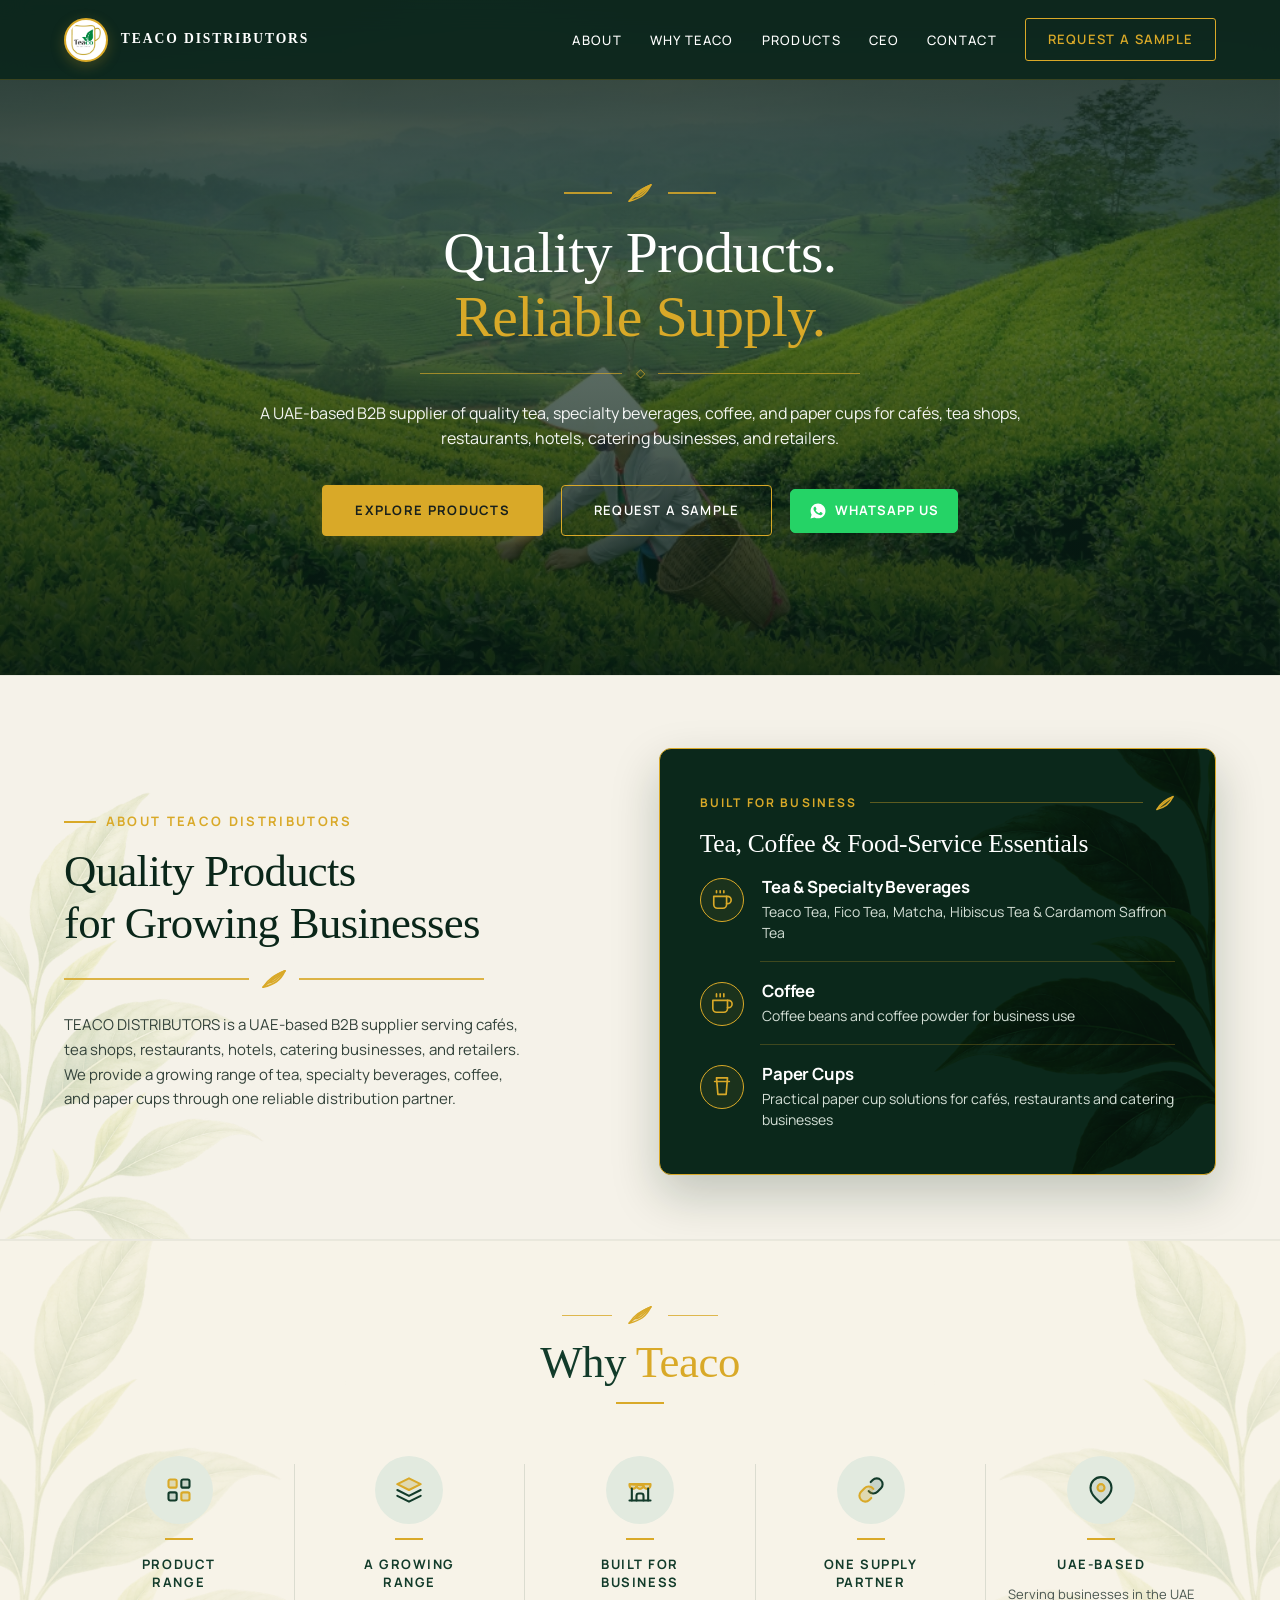
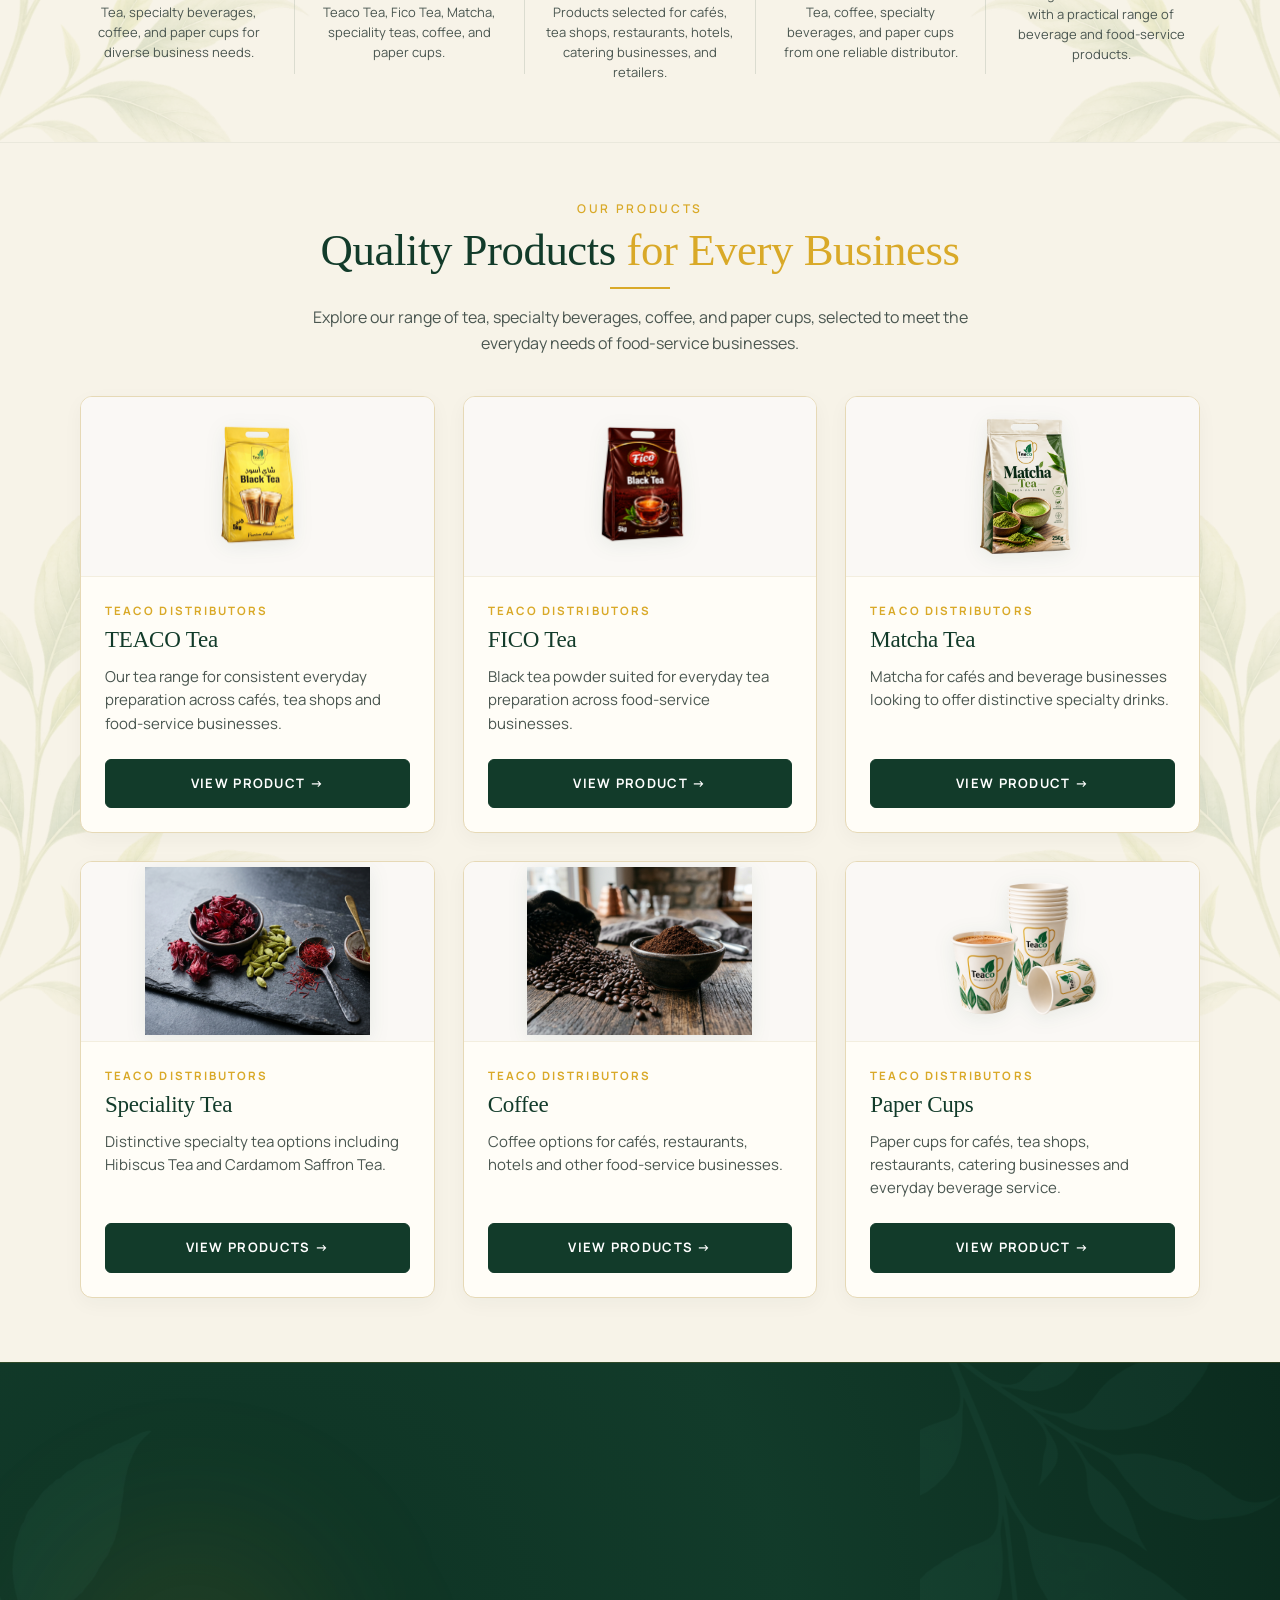
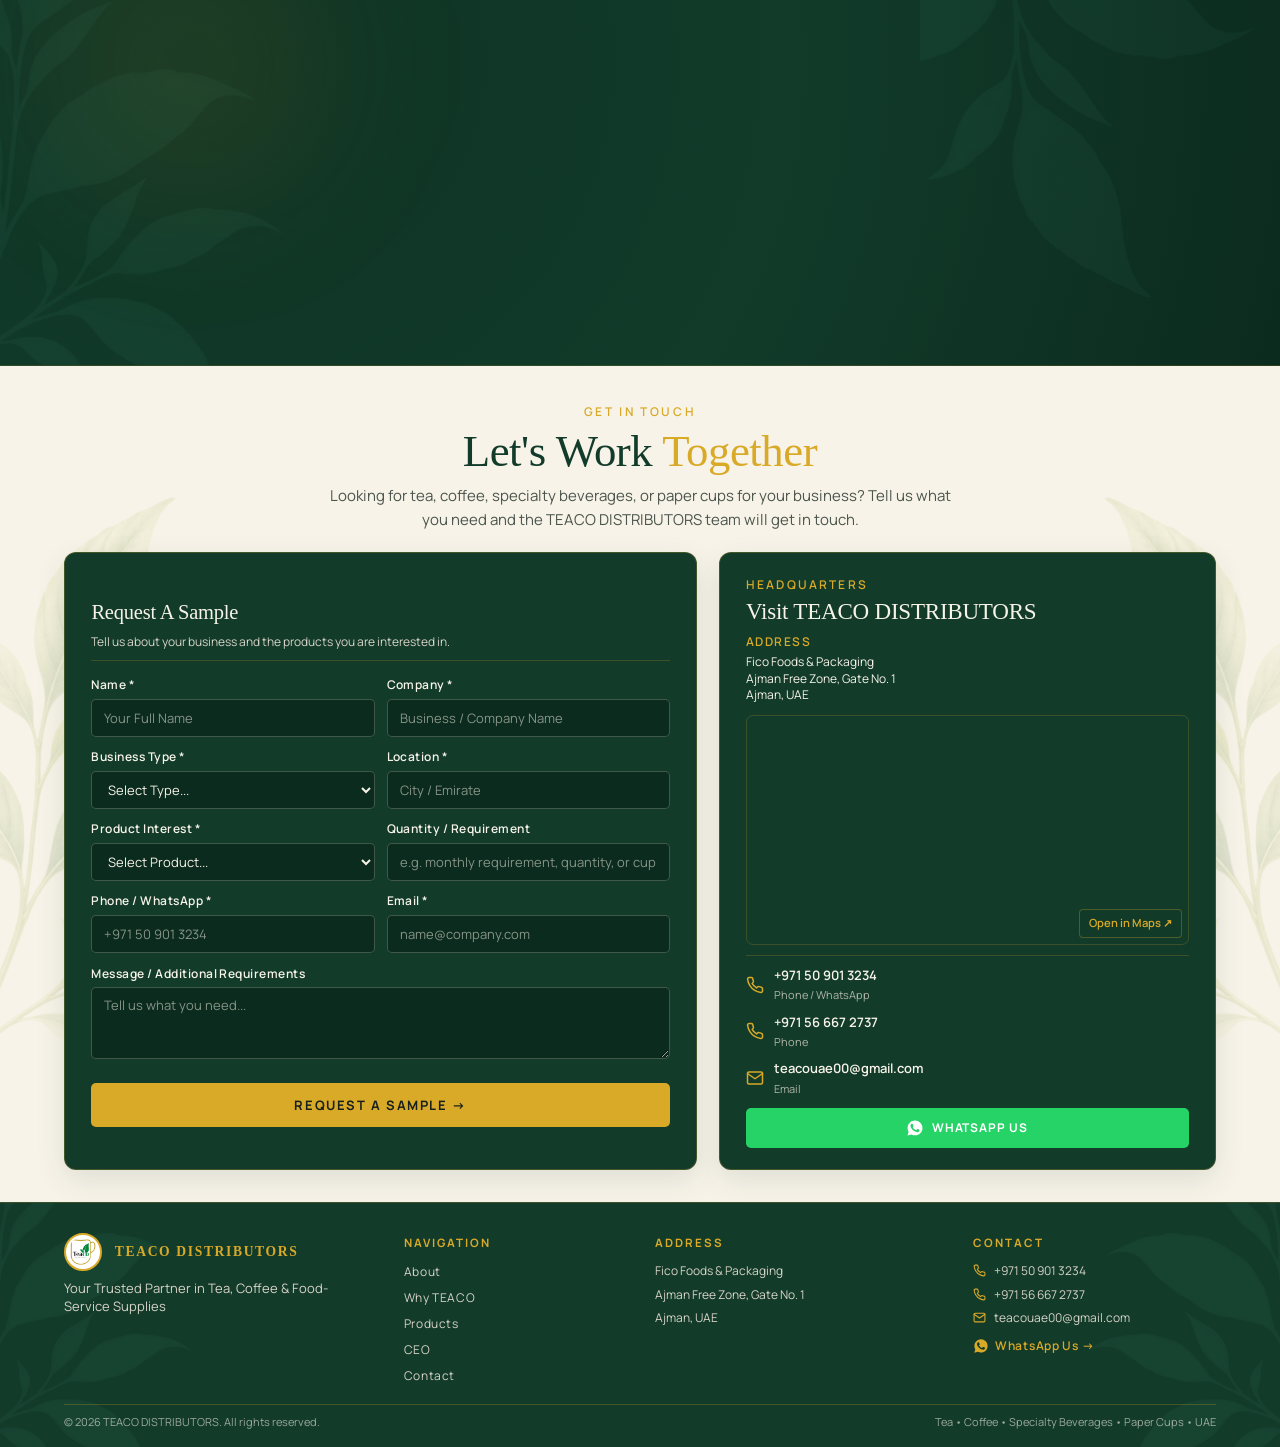
==== commit 1d0fc09f: "feat: add product detail pages, styling, JavaScript logic, and media assets" ====
--- a/index.html
+++ b/index.html
@@ -42,7 +42,7 @@
         "logo": "Assets/Logo/teaco - Logo.png",
         "description": "Premium tea built for business. High-quality commercial black tea supplier serving the United Arab Emirates.",
         "telephone": "+971 56 667 2737",
-        "email": "ajmalacm@gmail.com",
+        "email": "teacouae00@gmail.com",
         "address": {
           "@type": "PostalAddress",
           "addressLocality": "Dubai",
@@ -55,7 +55,7 @@
         "name": "Teaco Commercial Tea Supply",
         "image": "Assets/Logo/teaco - Logo.png",
         "telephone": "+971 56 667 2737",
-        "email": "ajmalacm@gmail.com",
+        "email": "teacouae00@gmail.com",
         "priceRange": "$$",
         "address": {
           "@type": "PostalAddress",
@@ -76,7 +76,7 @@
         "@type": "Product",
         "name": "TEACO 5KG Premium Black Tea",
         "image": "Assets/Products/Teaco-5kg.jpeg",
-        "description": "80% Assam Tea + 20% Kenya Tea. Premium blend designed to deliver rich colour, quality, and aroma for commercial tea service.",
+        "description": "Premium blend designed to deliver rich colour, quality, and aroma for commercial tea service.",
         "brand": {
           "@type": "Brand",
           "name": "TEACO"
@@ -546,7 +546,7 @@
             <!-- Card 6: PAPER CUPS -->
             <article class="product-cat-card">
               <div class="product-cat-image-wrapper">
-                <img src="Assets/Products/paper-cups.jpg" alt="Paper Cups" loading="lazy" class="product-cat-img">
+                <img src="Assets/Products/paper-cups.png" alt="Paper Cups" loading="lazy" class="product-cat-img">
               </div>
               <div class="product-cat-content">
                 <span class="product-cat-sub">TEACO DISTRIBUTORS</span>
@@ -792,7 +792,7 @@
                     <polyline points="22,6 12,13 2,6"></polyline>
                   </svg>
                   <div class="contact-detail-text-col">
-                    <a href="mailto:ajmalacm@gmail.com">ajmalacm@gmail.com</a>
+                    <a href="mailto:teacouae00@gmail.com">teacouae00@gmail.com</a>
                     <span class="detail-sub-label">Email</span>
                   </div>
                 </div>
@@ -894,7 +894,7 @@
                 <path d="M4 4h16c1.1 0 2 .9 2 2v12c0 1.1-.9 2-2 2H4c-1.1 0-2-.9-2-2V6c0-1.1.9-2 2-2z"></path>
                 <polyline points="22,6 12,13 2,6"></polyline>
               </svg>
-              <a href="mailto:ajmalacm@gmail.com">ajmalacm@gmail.com</a>
+              <a href="mailto:teacouae00@gmail.com">teacouae00@gmail.com</a>
             </p>
             <div class="footer-whatsapp-wrapper">
               <a href="https://wa.me/971509013234" target="_blank" rel="noopener noreferrer" class="whatsapp-text-link">
--- a/css/style.css
+++ b/css/style.css
@@ -1586,7 +1586,8 @@
   border-radius: 12px;
   overflow: hidden;
   display: flex;
-  flex-direction: column;
+  flex-direction: row;
+  align-items: stretch;
   box-shadow: 0 6px 20px rgba(18, 59, 42, 0.04);
   transition: var(--transition-smooth);
 }
@@ -1598,37 +1599,42 @@
 }
 
 .sub-product-img-box {
-  width: 100%;
-  height: 190px;
+  width: 38%;
+  flex: 0 0 38%;
+  height: auto;
+  min-height: 100%;
   background-color: #FAF8F5;
   display: flex;
   align-items: center;
   justify-content: center;
-  padding: 0.5rem 0.75rem;
+  padding: 1.25rem 1rem;
   overflow: hidden;
-  border-bottom: 1px solid rgba(230, 217, 182, 0.35);
+  border-right: 1px solid rgba(230, 217, 182, 0.35);
+  border-bottom: none;
 }
 
 .sub-product-img {
-  max-height: 175px;
-  max-width: 92%;
+  max-height: 220px;
+  max-width: 90%;
   width: auto;
   height: auto;
   object-fit: contain;
   transition: var(--transition-smooth);
-  filter: drop-shadow(0 4px 10px rgba(18, 59, 42, 0.08));
+  filter: drop-shadow(0 4px 12px rgba(18, 59, 42, 0.08));
 }
 
 .sub-product-card:hover .sub-product-img {
-  transform: scale(1.04);
-  filter: drop-shadow(0 8px 16px rgba(18, 59, 42, 0.12));
+  transform: scale(1.05);
+  filter: drop-shadow(0 8px 18px rgba(18, 59, 42, 0.14));
 }
 
 .sub-product-content {
+  width: 62%;
+  flex: 1 1 62%;
   padding: 1.25rem 1.35rem;
   display: flex;
   flex-direction: column;
-  flex-grow: 1;
+  justify-content: center;
 }
 
 .sub-product-title {
@@ -1838,9 +1844,28 @@
   }
   .sub-products-grid {
     grid-template-columns: 1fr;
+    gap: 1.5rem;
+  }
+  .sub-product-card {
+    flex-direction: column;
   }
   .sub-product-img-box {
-    height: 170px;
+    width: 100%;
+    flex: 0 0 auto;
+    height: 220px;
+    min-height: 220px;
+    border-right: none;
+    border-bottom: 1px solid rgba(230, 217, 182, 0.35);
+    padding: 1.25rem 1rem;
+  }
+  .sub-product-img {
+    max-height: 190px;
+    max-width: 90%;
+  }
+  .sub-product-content {
+    width: 100%;
+    flex: 1 1 auto;
+    padding: 1.25rem 1.15rem;
   }
   .product-highlights-grid {
     grid-template-columns: 1fr;
@@ -1848,6 +1873,54 @@
   }
   .sample-request-cta-box, .product-bottom-cta-section {
     padding: 2rem 1.25rem;
+  }
+}
+
+@media (max-width: 1100px) and (min-width: 769px) {
+  .sub-products-grid {
+    gap: 1.15rem;
+  }
+  .sub-product-img-box {
+    width: 36%;
+    flex: 0 0 36%;
+    padding: 1rem 0.6rem;
+  }
+  .sub-product-content {
+    width: 64%;
+    flex: 1 1 64%;
+    padding: 1rem 0.9rem;
+  }
+  .sub-product-title {
+    font-size: 1.3rem;
+    margin-bottom: 0.3rem;
+  }
+  .sub-product-desc {
+    font-size: 0.85rem;
+    line-height: 1.4;
+    margin-bottom: 0.5rem;
+  }
+  .sub-highlight-card {
+    padding: 0.4rem 0.6rem;
+  }
+  .sub-highlight-title {
+    font-size: 0.78rem;
+  }
+  .sub-highlight-desc {
+    font-size: 0.72rem;
+  }
+}
+
+@media (max-width: 480px) {
+  .sub-product-img-box {
+    height: 190px;
+    min-height: 190px;
+    padding: 0.85rem;
+  }
+  .sub-product-img {
+    max-height: 165px;
+  }
+  .sub-product-content {
+    padding: 1rem 0.85rem;
   }
 }
 
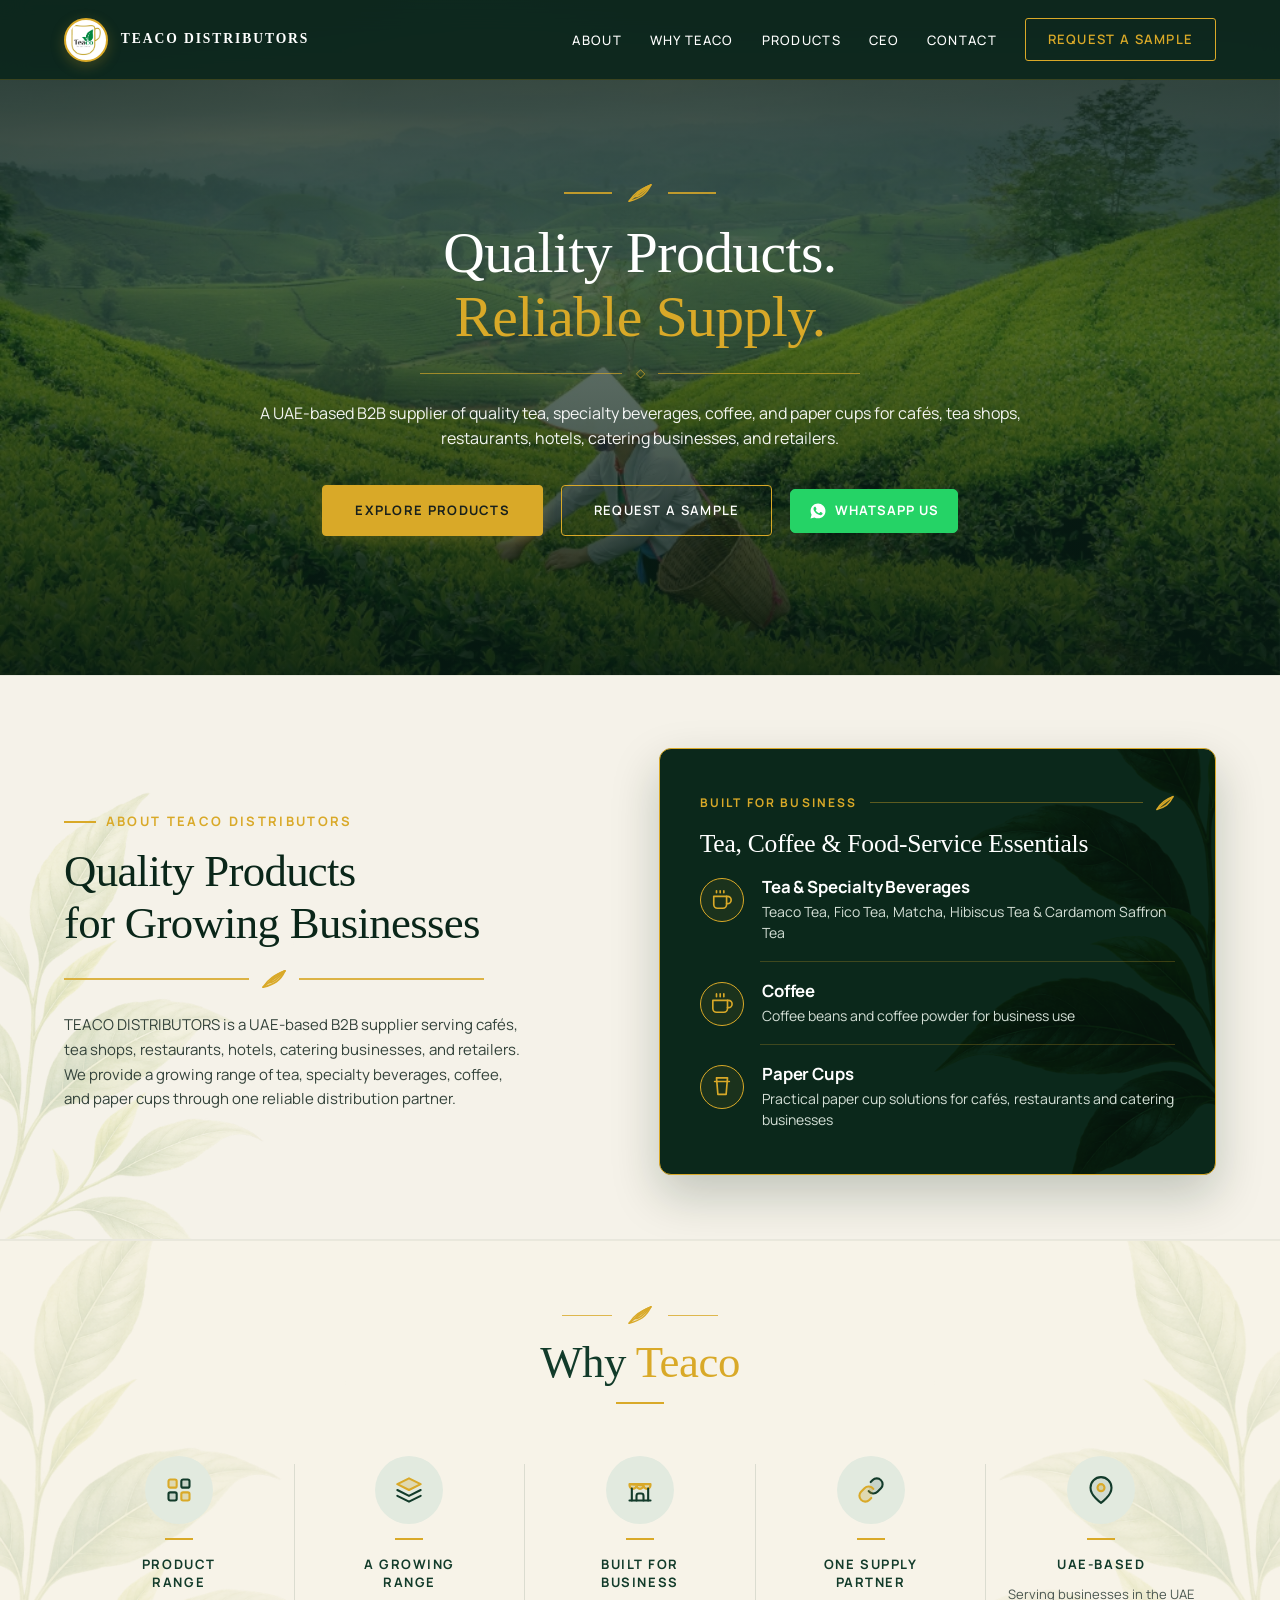
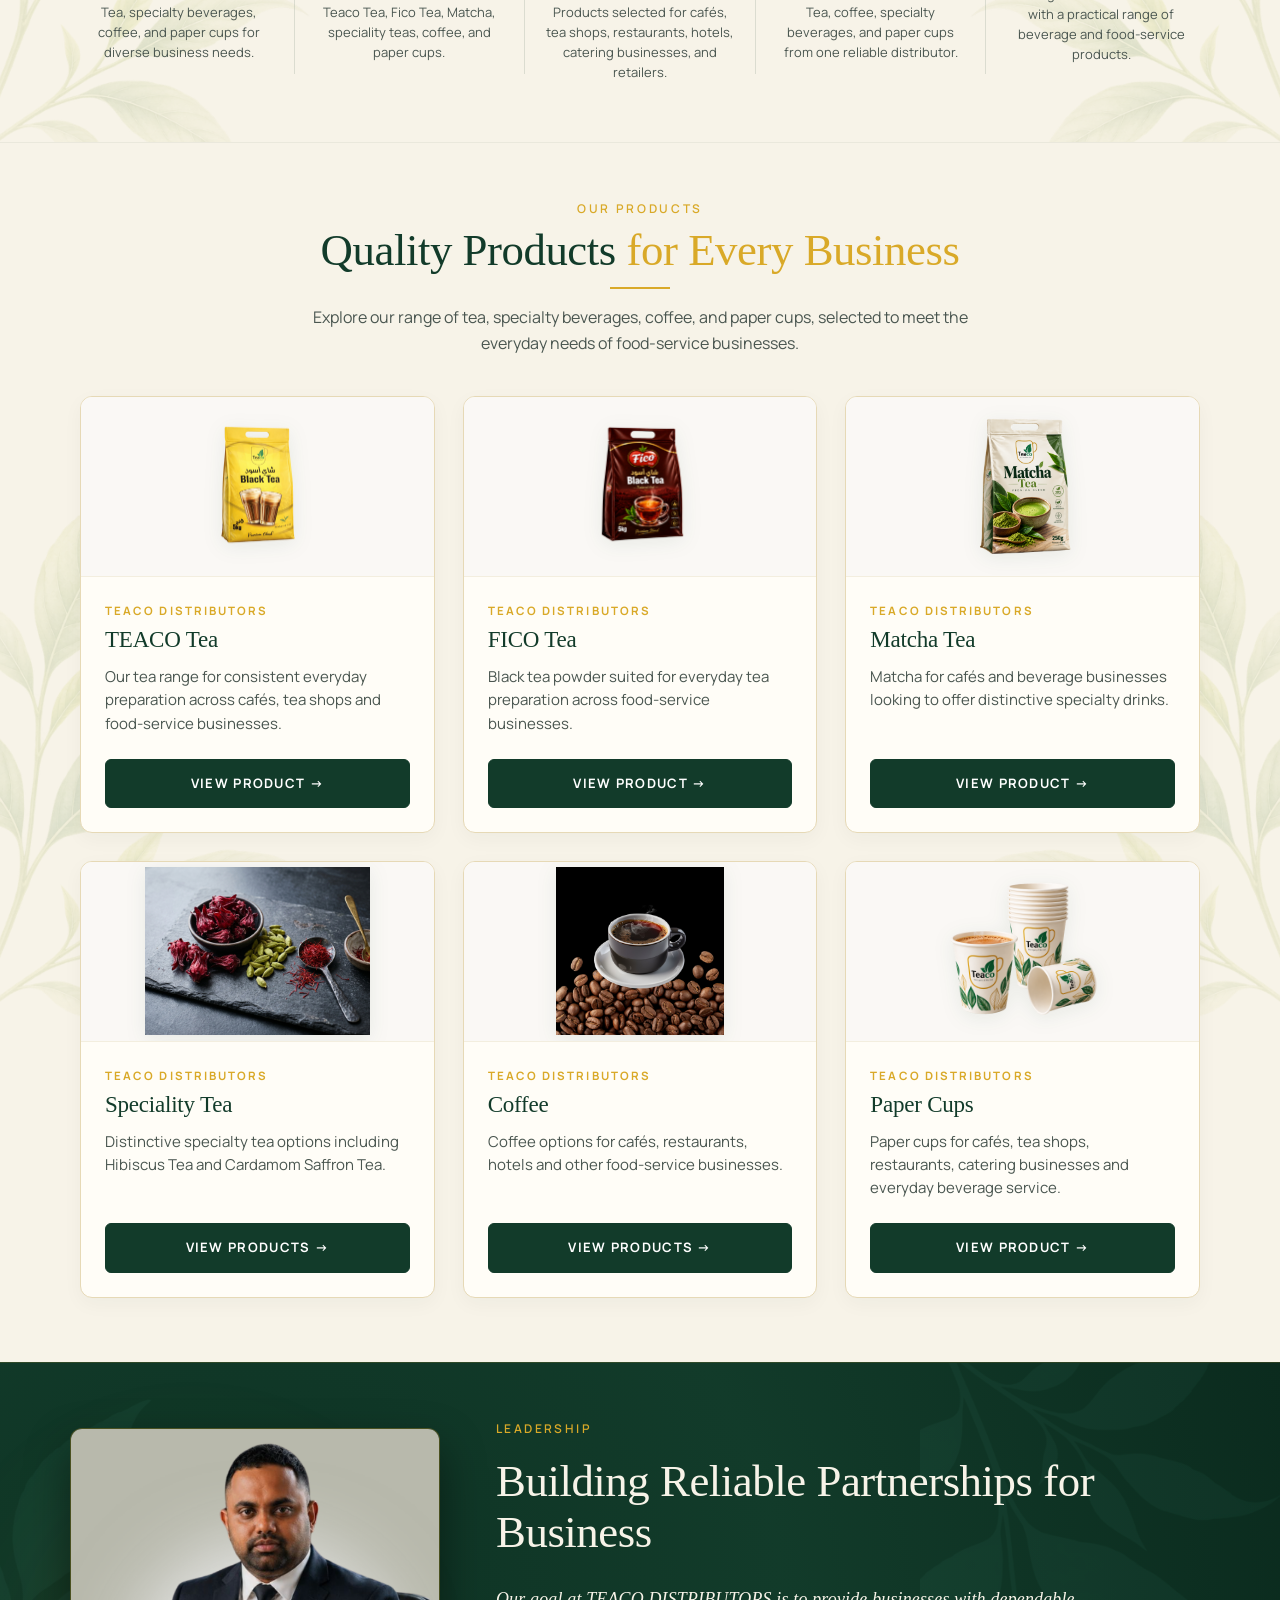
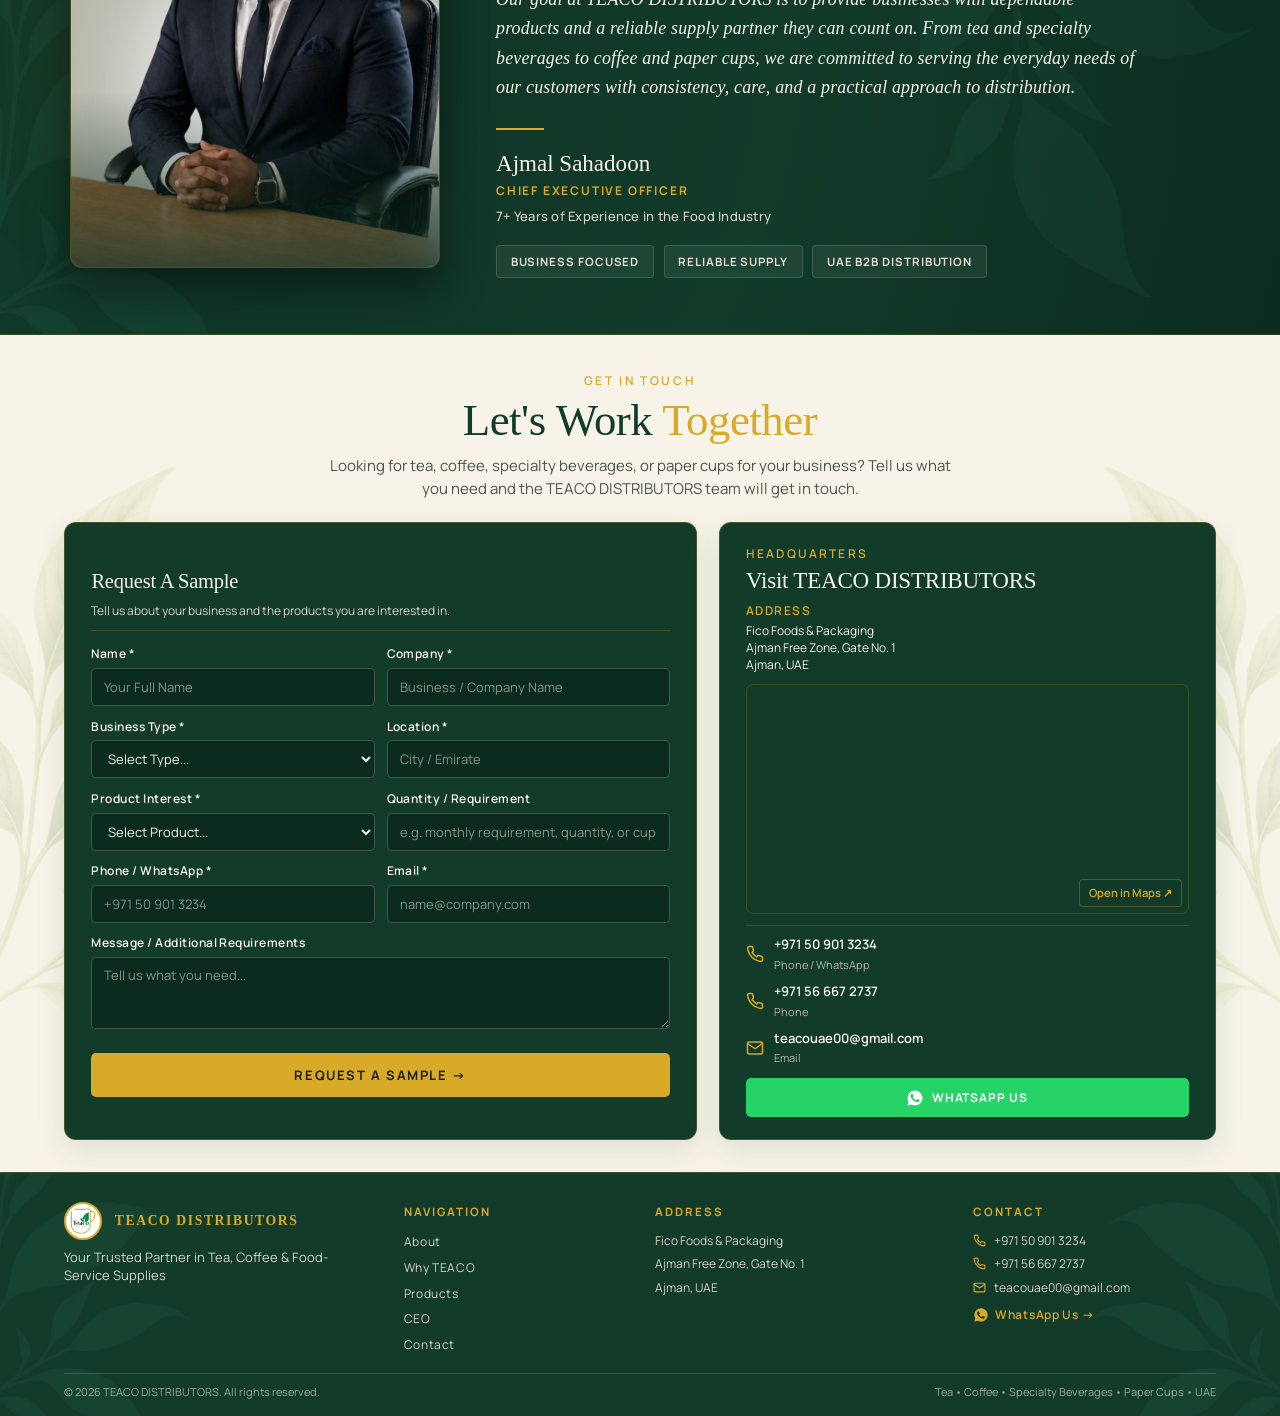
==== commit b8dd245e: "feat: introduce website stylesheet, product assets, and update homepage markup" ====
--- a/index.html
+++ b/index.html
@@ -594,10 +594,10 @@
 
               <div class="ceo-quote-container">
                 <blockquote class="ceo-quote-text">
-                  “Our goal at TEACO DISTRIBUTORS is to provide businesses with dependable products and a reliable
+                  Our goal at TEACO DISTRIBUTORS is to provide businesses with dependable products and a reliable
                   supply partner they can count on. From tea and specialty beverages to coffee and paper cups, we are
                   committed to serving the everyday needs of our customers with consistency, care, and a practical
-                  approach to distribution.”
+                  approach to distribution.
                 </blockquote>
               </div>
 
--- a/css/style.css
+++ b/css/style.css
@@ -2275,9 +2275,10 @@
 
 .ceo-quote-text {
   font-family: var(--font-ramillas);
-  font-size: clamp(1.125rem, 1.5vw, 1.35rem);
+  font-size: clamp(1.0625rem, 1.4vw, 1.25rem);
   font-weight: 400;
-  line-height: 1.55;
+  line-height: 1.65;
+  letter-spacing: 0.01em;
   color: #F7F3E8;
   font-style: italic;
   margin: 0;
@@ -3004,7 +3005,9 @@
   }
 
   .ceo-quote-text {
-    font-size: 1.35rem;
+    font-size: clamp(1rem, 3.8vw, 1.15rem);
+    font-weight: 400;
+    line-height: 1.6;
   }
   
   .about-bg-leaf-left {
@@ -3036,9 +3039,23 @@
     display: none;
   }
   
-  .why-bg-leaf-left, .why-bg-leaf-right {
-    opacity: 0.12;
-    width: 260px;
+  .why-bg-leaf-left {
+    opacity: 0.22;
+    width: 220px;
+    max-width: 55vw;
+    left: -40px;
+    top: 10%;
+    transform: none;
+  }
+
+  .why-bg-leaf-right {
+    opacity: 0.22;
+    width: 220px;
+    max-width: 55vw;
+    right: -40px;
+    top: auto;
+    bottom: 5%;
+    transform: scaleX(-1);
   }
   
   .product-media-side, .fico-placeholder-media {
@@ -3141,6 +3158,22 @@
   .why-feature-col {
     flex: 0 0 100%;
     max-width: 280px;
+  }
+
+  .why-bg-leaf-left {
+    width: 195px;
+    max-width: 50vw;
+    left: -35px;
+    top: 6%;
+    opacity: 0.20;
+  }
+
+  .why-bg-leaf-right {
+    width: 195px;
+    max-width: 50vw;
+    right: -35px;
+    bottom: 3%;
+    opacity: 0.20;
   }
 
   .form-row {
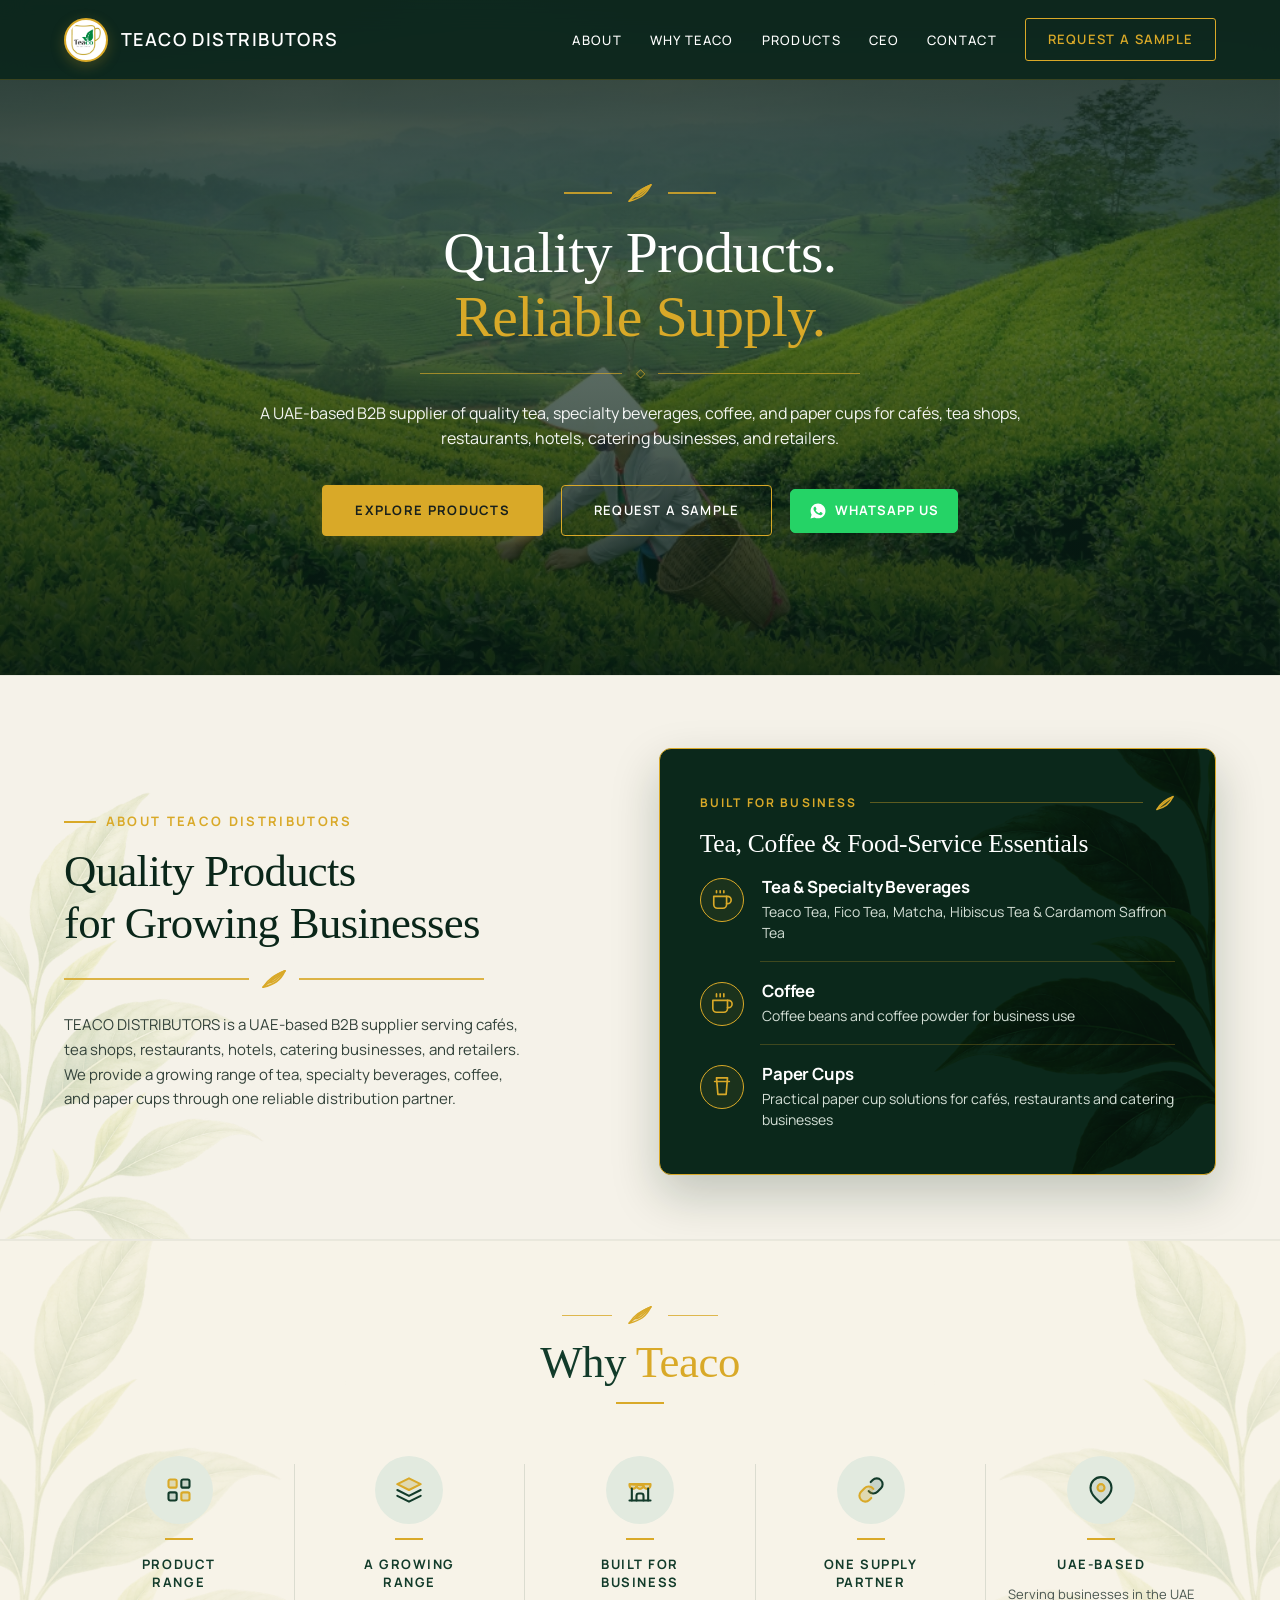
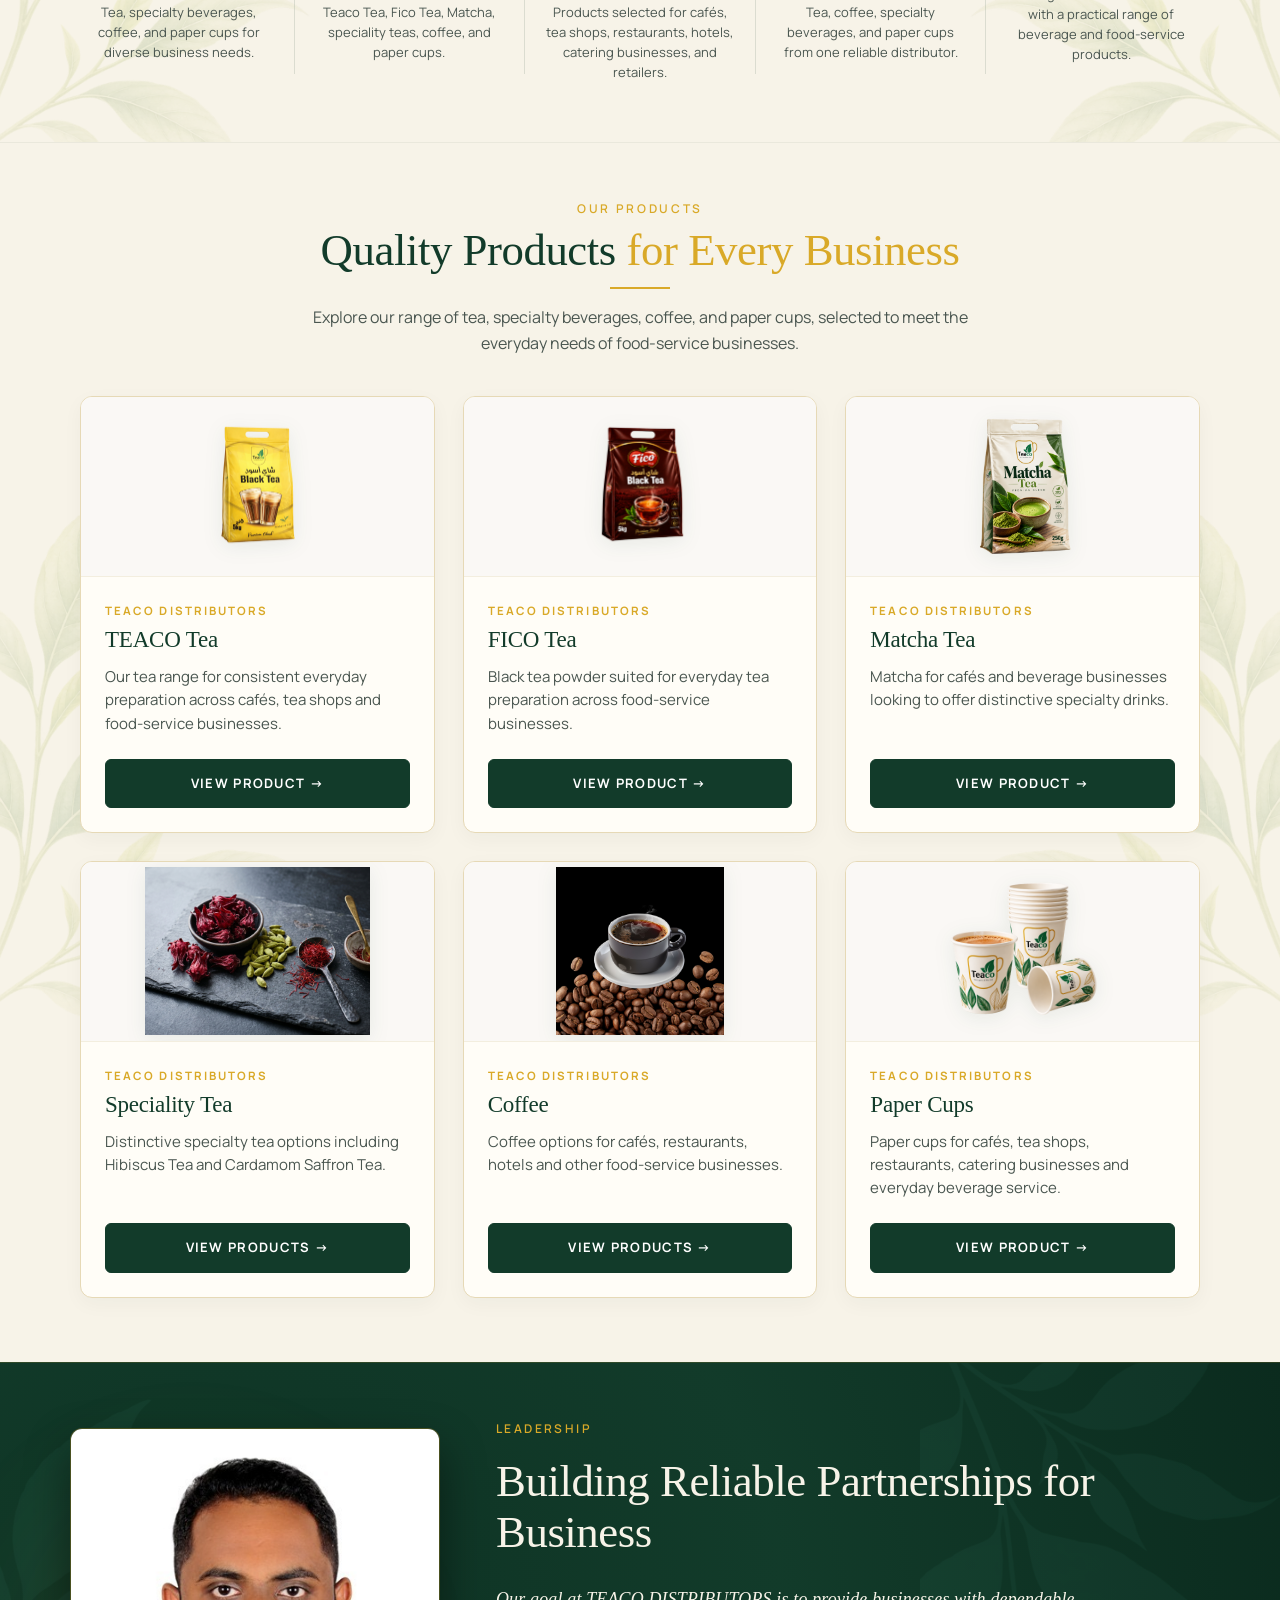
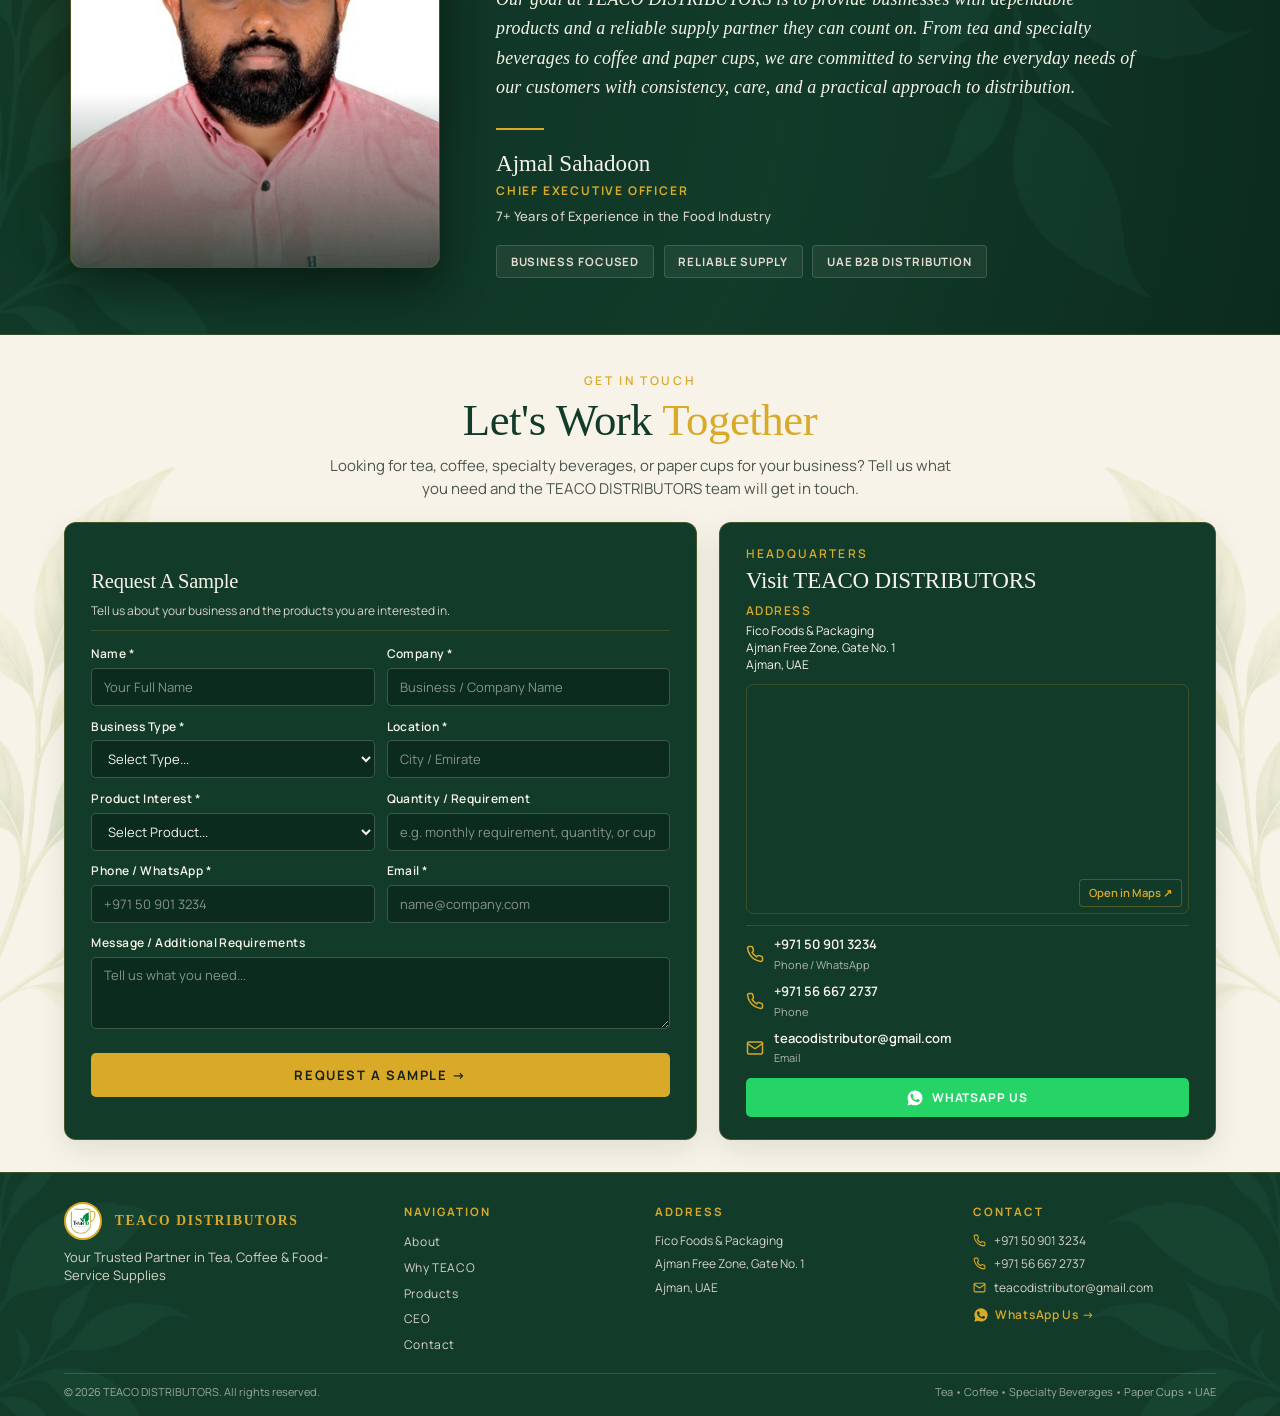
==== commit 79ddb0e0: "feat: add Teaco B2B website source files, styles, pages, and assets" ====
--- a/index.html
+++ b/index.html
@@ -42,7 +42,7 @@
         "logo": "Assets/Logo/teaco - Logo.png",
         "description": "Premium tea built for business. High-quality commercial black tea supplier serving the United Arab Emirates.",
         "telephone": "+971 56 667 2737",
-        "email": "teacouae00@gmail.com",
+        "email": "teacodistributor@gmail.com",
         "address": {
           "@type": "PostalAddress",
           "addressLocality": "Dubai",
@@ -55,7 +55,7 @@
         "name": "Teaco Commercial Tea Supply",
         "image": "Assets/Logo/teaco - Logo.png",
         "telephone": "+971 56 667 2737",
-        "email": "teacouae00@gmail.com",
+        "email": "teacodistributor@gmail.com",
         "priceRange": "$$",
         "address": {
           "@type": "PostalAddress",
@@ -577,7 +577,7 @@
             <!-- Left Column: CEO Portrait -->
             <div class="ceo-image-wrapper">
               <div class="ceo-image-frame">
-                <img src="Assets/images/CEO%20photo.png"
+                <img src="Assets/images/CEO%20photo.jpg"
                   alt="Ajmal Sahadoon - Chief Executive Officer, Teaco Distributors" loading="lazy" width="700"
                   height="700">
                 <div class="ceo-image-overlay"></div>
@@ -653,15 +653,19 @@
                 <p class="form-subtitle">Tell us about your business and the products you are interested in.</p>
               </div>
 
-              <form id="quote-form">
+              <form id="quote-form" action="https://formsubmit.co/ajax/teacodistributor@gmail.com" method="POST">
+                <input type="hidden" name="_subject" value="New TEACO Sample Request">
+                <input type="hidden" name="_captcha" value="false">
+                <input type="text" name="_honey" style="display:none" tabindex="-1" autocomplete="off">
+
                 <div class="form-row">
                   <div class="form-group">
                     <label class="form-label-dark" for="form-name">Name *</label>
-                    <input type="text" id="form-name" class="form-input-dark" placeholder="Your Full Name" required>
+                    <input type="text" id="form-name" name="name" class="form-input-dark" placeholder="Your Full Name" required>
                   </div>
                   <div class="form-group">
                     <label class="form-label-dark" for="form-company">Company *</label>
-                    <input type="text" id="form-company" class="form-input-dark" placeholder="Business / Company Name"
+                    <input type="text" id="form-company" name="company" class="form-input-dark" placeholder="Business / Company Name"
                       required>
                   </div>
                 </div>
@@ -669,7 +673,7 @@
                 <div class="form-row">
                   <div class="form-group">
                     <label class="form-label-dark" for="form-business-type">Business Type *</label>
-                    <select id="form-business-type" class="form-select-dark" required>
+                    <select id="form-business-type" name="business-type" class="form-select-dark" required>
                       <option value="" disabled selected>Select Type...</option>
                       <option value="Café">Café</option>
                       <option value="Tea Shop">Tea Shop</option>
@@ -682,14 +686,14 @@
                   </div>
                   <div class="form-group">
                     <label class="form-label-dark" for="form-location">Location *</label>
-                    <input type="text" id="form-location" class="form-input-dark" placeholder="City / Emirate" required>
+                    <input type="text" id="form-location" name="location" class="form-input-dark" placeholder="City / Emirate" required>
                   </div>
                 </div>
 
                 <div class="form-row">
                   <div class="form-group">
                     <label class="form-label-dark" for="form-product">Product Interest *</label>
-                    <select id="form-product" class="form-select-dark" required>
+                    <select id="form-product" name="product" class="form-select-dark" required>
                       <option value="" disabled selected>Select Product...</option>
                       <option value="Teaco Tea">Teaco Tea</option>
                       <option value="Fico Tea">Fico Tea</option>
@@ -705,7 +709,7 @@
                   </div>
                   <div class="form-group">
                     <label class="form-label-dark" for="form-quantity">Quantity / Requirement</label>
-                    <input type="text" id="form-quantity" class="form-input-dark"
+                    <input type="text" id="form-quantity" name="quantity" class="form-input-dark"
                       placeholder="e.g. monthly requirement, quantity, or cup size">
                   </div>
                 </div>
@@ -713,17 +717,17 @@
                 <div class="form-row">
                   <div class="form-group">
                     <label class="form-label-dark" for="form-phone">Phone / WhatsApp *</label>
-                    <input type="tel" id="form-phone" class="form-input-dark" placeholder="+971 50 901 3234" required>
+                    <input type="tel" id="form-phone" name="phone" class="form-input-dark" placeholder="+971 50 901 3234" required>
                   </div>
                   <div class="form-group">
                     <label class="form-label-dark" for="form-email">Email *</label>
-                    <input type="email" id="form-email" class="form-input-dark" placeholder="name@company.com" required>
+                    <input type="email" id="form-email" name="email" class="form-input-dark" placeholder="name@company.com" required>
                   </div>
                 </div>
 
                 <div class="form-group form-group-full">
                   <label class="form-label-dark" for="form-message">Message / Additional Requirements</label>
-                  <textarea id="form-message" class="form-textarea-dark" rows="3"
+                  <textarea id="form-message" name="message" class="form-textarea-dark" rows="3"
                     placeholder="Tell us what you need..."></textarea>
                 </div>
 
@@ -731,6 +735,18 @@
                   Request A Sample &rarr;
                 </button>
               </form>
+
+              <div id="sample-success-message" style="display: none; text-align: center; padding: 2.5rem 1rem;">
+                <div style="width: 64px; height: 64px; border-radius: 50%; background-color: var(--about-teaco-gold); color: #18201C; display: flex; align-items: center; justify-content: center; margin: 0 auto 1.5rem auto; box-shadow: 0 8px 24px rgba(217, 169, 40, 0.35);">
+                  <svg width="32" height="32" viewBox="0 0 24 24" fill="none" stroke="currentColor" stroke-width="2.5" stroke-linecap="round" stroke-linejoin="round">
+                    <polyline points="20 6 9 17 4 12"></polyline>
+                  </svg>
+                </div>
+                <h3 style="font-family: var(--font-ramillas); font-size: 1.75rem; margin-bottom: 0.75rem; color: #F7F3E8;">Sample Request Received</h3>
+                <p style="color: #D8D4C7; max-width: 460px; margin: 0 auto 1.75rem auto; font-family: var(--font-sans-modern); font-size: 0.95rem; line-height: 1.6;">
+                  Thank you. Your enquiry has been received. The TEACO DISTRIBUTORS team will contact you shortly.
+                </p>
+              </div>
             </div>
 
             <!-- RIGHT PANEL: Location, Map & Direct Contact Card -->
@@ -792,7 +808,7 @@
                     <polyline points="22,6 12,13 2,6"></polyline>
                   </svg>
                   <div class="contact-detail-text-col">
-                    <a href="mailto:teacouae00@gmail.com">teacouae00@gmail.com</a>
+                    <a href="mailto:teacodistributor@gmail.com">teacodistributor@gmail.com</a>
                     <span class="detail-sub-label">Email</span>
                   </div>
                 </div>
@@ -894,7 +910,7 @@
                 <path d="M4 4h16c1.1 0 2 .9 2 2v12c0 1.1-.9 2-2 2H4c-1.1 0-2-.9-2-2V6c0-1.1.9-2 2-2z"></path>
                 <polyline points="22,6 12,13 2,6"></polyline>
               </svg>
-              <a href="mailto:teacouae00@gmail.com">teacouae00@gmail.com</a>
+              <a href="mailto:teacodistributor@gmail.com">teacodistributor@gmail.com</a>
             </p>
             <div class="footer-whatsapp-wrapper">
               <a href="https://wa.me/971509013234" target="_blank" rel="noopener noreferrer" class="whatsapp-text-link">
--- a/css/style.css
+++ b/css/style.css
@@ -353,10 +353,10 @@
 }
 
 .brand-logo-text {
-  font-family: var(--font-ramillas);
-  font-size: clamp(0.85rem, 1vw, 1.05rem);
+  font-family: var(--font-manrope);
+  font-size: clamp(1.125rem, 1.4vw, 1.375rem);
   font-weight: 600;
-  letter-spacing: 0.14em;
+  letter-spacing: 0.08em;
   text-transform: uppercase;
   color: #FFFFFF;
   margin-left: 0.15rem;
@@ -3075,8 +3075,8 @@
   }
 
   .brand-logo-text {
-    font-size: clamp(0.8125rem, 3.5vw, 0.95rem);
-    letter-spacing: 0.14em;
+    font-size: clamp(0.95rem, 3.2vw, 1.125rem);
+    letter-spacing: 0.08em;
   }
 
   .brand-logo img {
@@ -3198,8 +3198,8 @@
 
 @media (max-width: 480px) {
   .brand-logo-text {
-    font-size: 0.8125rem;
-    letter-spacing: 0.12em;
+    font-size: 0.9375rem;
+    letter-spacing: 0.06em;
   }
 
   .brand-logo img {
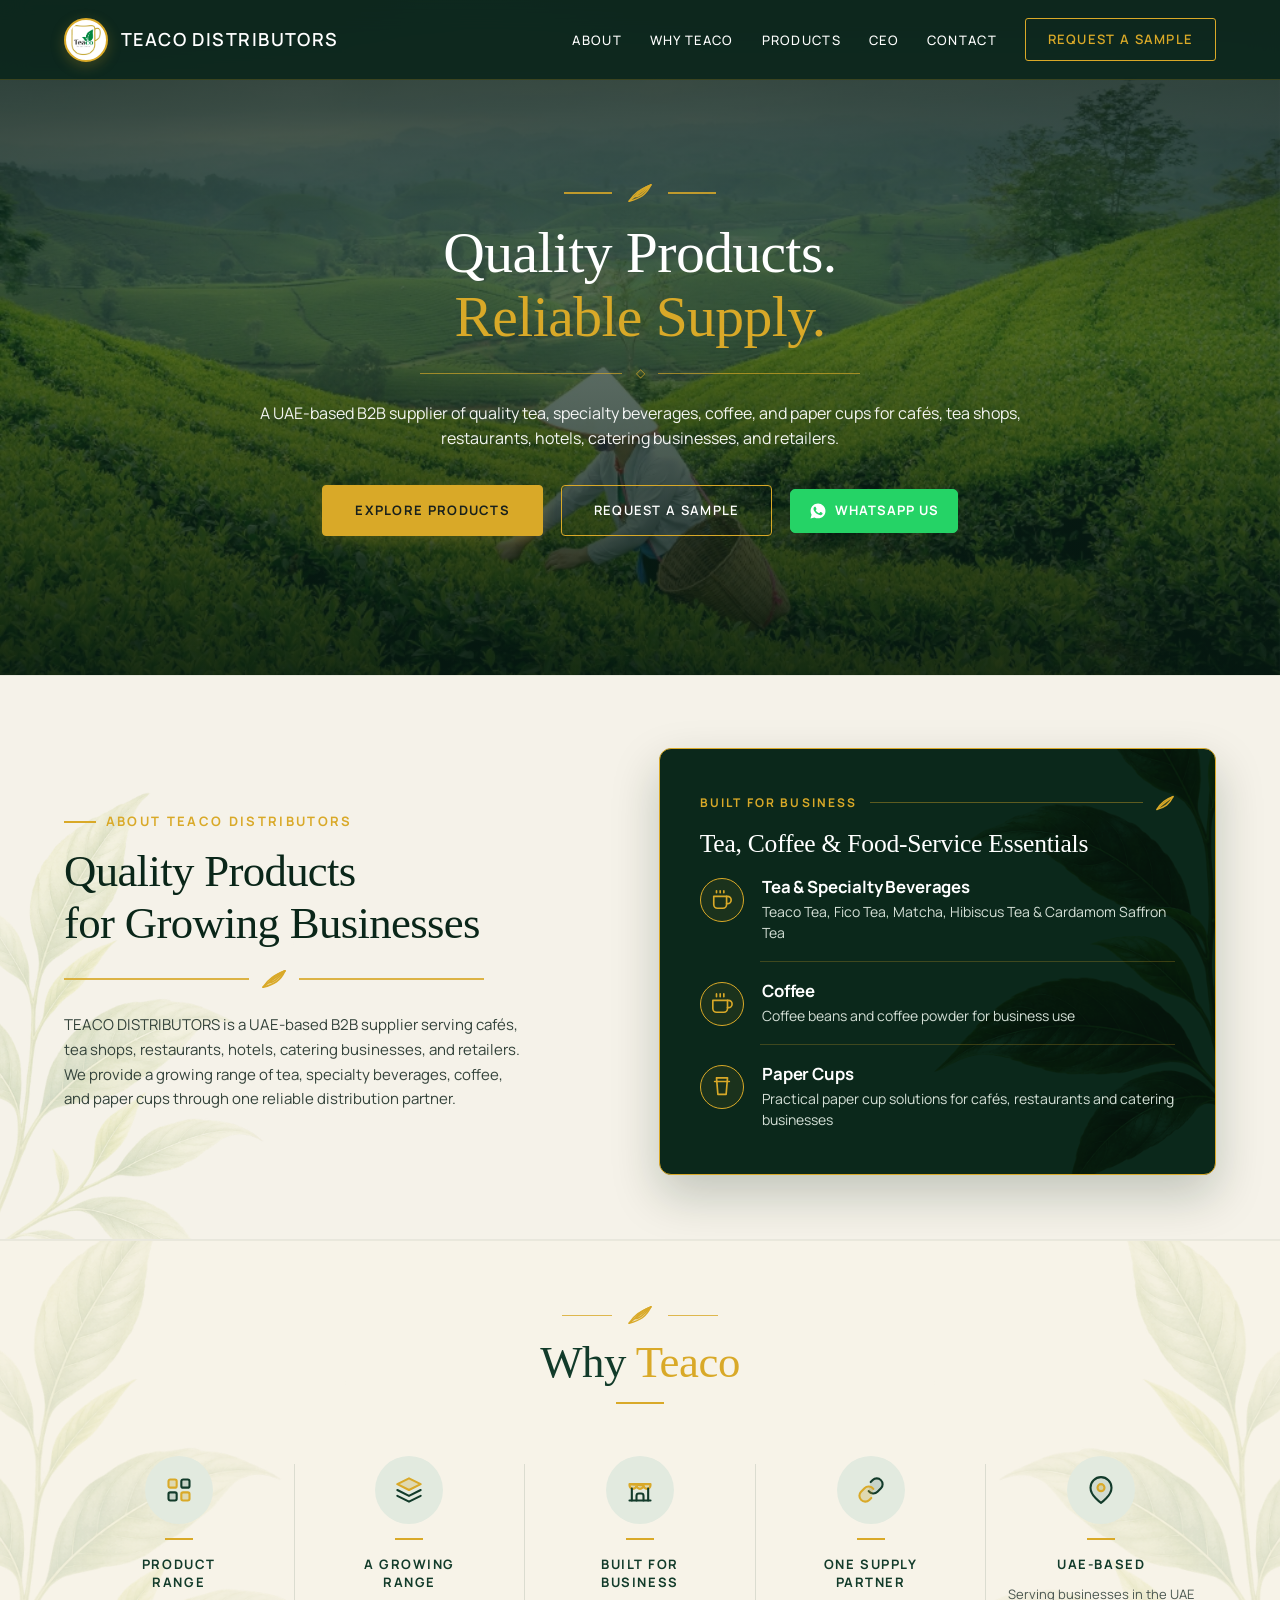
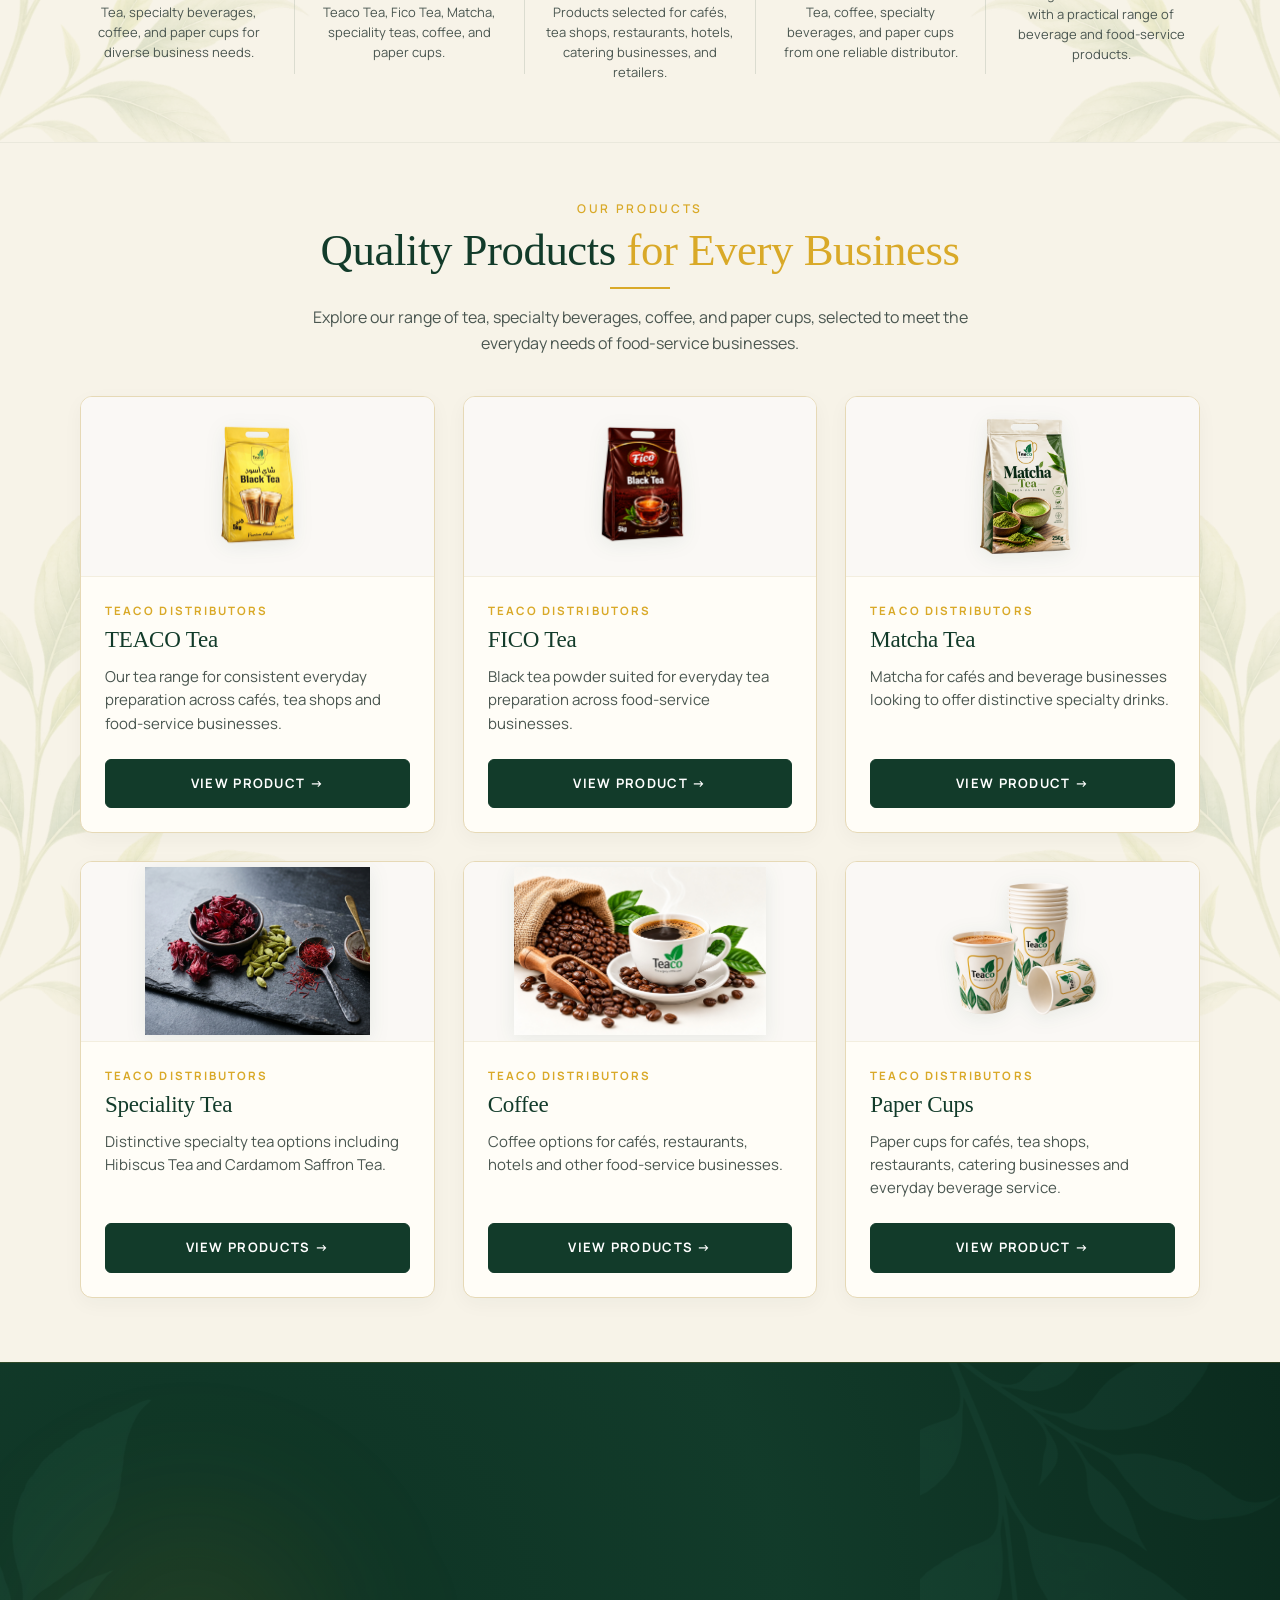
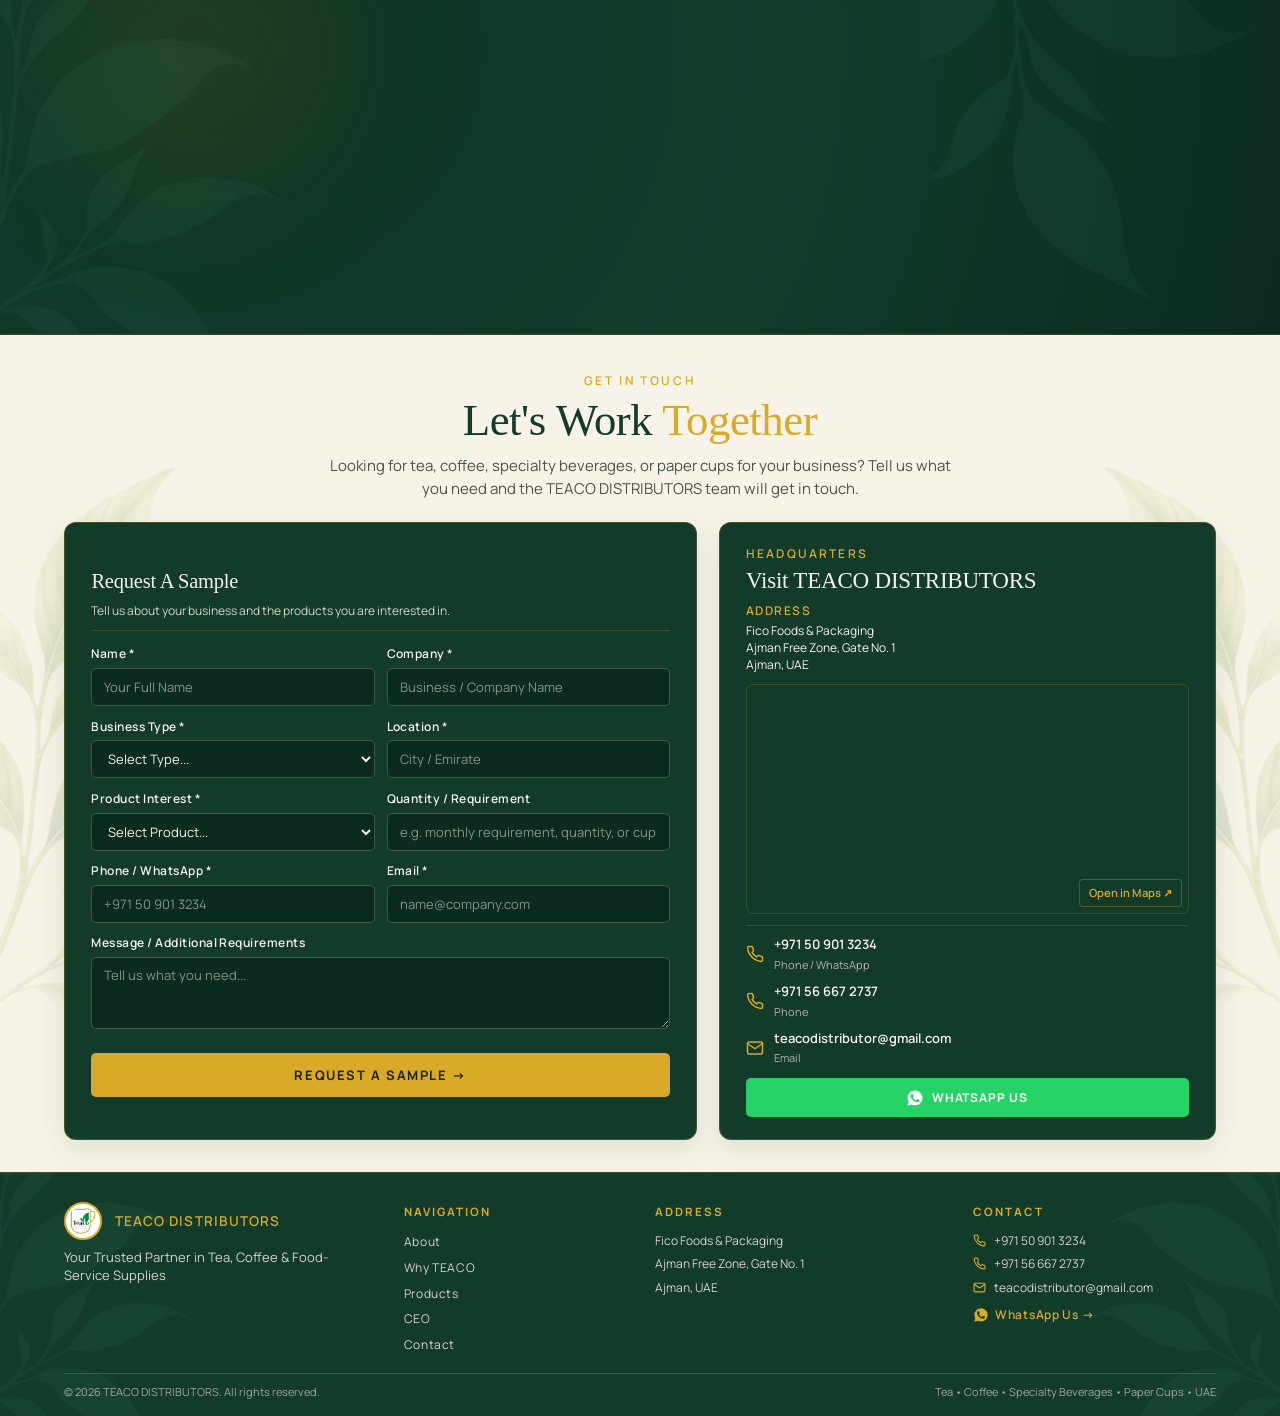
==== commit 1d4297b7: "Update TEACO" ====
--- a/index.html
+++ b/index.html
@@ -661,12 +661,13 @@
                 <div class="form-row">
                   <div class="form-group">
                     <label class="form-label-dark" for="form-name">Name *</label>
-                    <input type="text" id="form-name" name="name" class="form-input-dark" placeholder="Your Full Name" required>
+                    <input type="text" id="form-name" name="name" class="form-input-dark" placeholder="Your Full Name"
+                      required>
                   </div>
                   <div class="form-group">
                     <label class="form-label-dark" for="form-company">Company *</label>
-                    <input type="text" id="form-company" name="company" class="form-input-dark" placeholder="Business / Company Name"
-                      required>
+                    <input type="text" id="form-company" name="company" class="form-input-dark"
+                      placeholder="Business / Company Name" required>
                   </div>
                 </div>
 
@@ -686,7 +687,8 @@
                   </div>
                   <div class="form-group">
                     <label class="form-label-dark" for="form-location">Location *</label>
-                    <input type="text" id="form-location" name="location" class="form-input-dark" placeholder="City / Emirate" required>
+                    <input type="text" id="form-location" name="location" class="form-input-dark"
+                      placeholder="City / Emirate" required>
                   </div>
                 </div>
 
@@ -717,11 +719,13 @@
                 <div class="form-row">
                   <div class="form-group">
                     <label class="form-label-dark" for="form-phone">Phone / WhatsApp *</label>
-                    <input type="tel" id="form-phone" name="phone" class="form-input-dark" placeholder="+971 50 901 3234" required>
+                    <input type="tel" id="form-phone" name="phone" class="form-input-dark"
+                      placeholder="+971 50 901 3234" required>
                   </div>
                   <div class="form-group">
                     <label class="form-label-dark" for="form-email">Email *</label>
-                    <input type="email" id="form-email" name="email" class="form-input-dark" placeholder="name@company.com" required>
+                    <input type="email" id="form-email" name="email" class="form-input-dark"
+                      placeholder="name@company.com" required>
                   </div>
                 </div>
 
@@ -737,13 +741,18 @@
               </form>
 
               <div id="sample-success-message" style="display: none; text-align: center; padding: 2.5rem 1rem;">
-                <div style="width: 64px; height: 64px; border-radius: 50%; background-color: var(--about-teaco-gold); color: #18201C; display: flex; align-items: center; justify-content: center; margin: 0 auto 1.5rem auto; box-shadow: 0 8px 24px rgba(217, 169, 40, 0.35);">
-                  <svg width="32" height="32" viewBox="0 0 24 24" fill="none" stroke="currentColor" stroke-width="2.5" stroke-linecap="round" stroke-linejoin="round">
+                <div
+                  style="width: 64px; height: 64px; border-radius: 50%; background-color: var(--about-teaco-gold); color: #18201C; display: flex; align-items: center; justify-content: center; margin: 0 auto 1.5rem auto; box-shadow: 0 8px 24px rgba(217, 169, 40, 0.35);">
+                  <svg width="32" height="32" viewBox="0 0 24 24" fill="none" stroke="currentColor" stroke-width="2.5"
+                    stroke-linecap="round" stroke-linejoin="round">
                     <polyline points="20 6 9 17 4 12"></polyline>
                   </svg>
                 </div>
-                <h3 style="font-family: var(--font-ramillas); font-size: 1.75rem; margin-bottom: 0.75rem; color: #F7F3E8;">Sample Request Received</h3>
-                <p style="color: #D8D4C7; max-width: 460px; margin: 0 auto 1.75rem auto; font-family: var(--font-sans-modern); font-size: 0.95rem; line-height: 1.6;">
+                <h3
+                  style="font-family: var(--font-ramillas); font-size: 1.75rem; margin-bottom: 0.75rem; color: #F7F3E8;">
+                  Sample Request Received</h3>
+                <p
+                  style="color: #D8D4C7; max-width: 460px; margin: 0 auto 1.75rem auto; font-family: var(--font-sans-modern); font-size: 0.95rem; line-height: 1.6;">
                   Thank you. Your enquiry has been received. The TEACO DISTRIBUTORS team will contact you shortly.
                 </p>
               </div>
--- a/css/style.css
+++ b/css/style.css
@@ -1435,11 +1435,11 @@
 /* Sections Common Headings */
 .pdetail-section-title {
   font-family: var(--font-ramillas);
-  font-size: clamp(1.875rem, 3.5vw, 3rem);
+  font-size: clamp(2.125rem, 2.2vw + 1.2rem, 2.875rem);
   line-height: 1.15;
   font-weight: 400;
   color: #123B2A;
-  margin-bottom: 1.25rem;
+  margin-bottom: 1rem;
   letter-spacing: -0.01em;
   position: relative;
   display: inline-block;
@@ -1448,10 +1448,10 @@
 .pdetail-section-title::after {
   content: '';
   display: block;
-  width: 40px;
+  width: 36px;
   height: 2px;
   background-color: var(--about-teaco-gold);
-  margin-top: 0.4rem;
+  margin-top: 0.35rem;
 }
 
 /* Product Overview Section */
@@ -2841,11 +2841,12 @@
 }
 
 .footer-logo .brand-logo-text {
-  font-family: var(--font-ramillas);
+  font-family: var(--font-manrope);
   color: #D9A928;
   font-size: clamp(0.85rem, 1vw, 1.05rem);
-  font-weight: 700;
-  letter-spacing: 0.12em;
+  font-weight: 600;
+  letter-spacing: 0.08em;
+  text-transform: uppercase;
 }
 
 .footer-tagline {
@@ -3129,20 +3130,46 @@
     height: 100vh;
     background-color: var(--bg-dark-editorial);
     flex-direction: column;
-    align-items: flex-start;
+    align-items: stretch;
     padding: 6rem 2.5rem 2.5rem 2.5rem;
-    gap: 1.75rem;
+    gap: 0.25rem;
     transition: var(--transition-smooth);
     box-shadow: -10px 0 30px rgba(0, 0, 0, 0.5);
+    z-index: 1000;
   }
 
   .nav-links.active {
     right: 0;
+  }
+
+  .nav-links li {
+    width: 100%;
+    display: flex;
   }
 
   .nav-links a {
     color: #FFFFFF !important;
     font-size: clamp(0.9375rem, 3vw, 1.05rem);
+    display: flex;
+    align-items: center;
+    width: 100%;
+    min-height: 48px;
+    padding: 0.6rem 0;
+    box-sizing: border-box;
+  }
+
+  .nav-links a.btn-nav-cta {
+    display: inline-flex;
+    justify-content: center;
+    align-items: center;
+    width: 100%;
+    min-height: 48px;
+    margin-top: 0.85rem;
+    padding: 0.6rem 1.35rem !important;
+  }
+
+  .nav-links a.btn-nav-cta::after {
+    display: none !important;
   }
 
   .mobile-nav-toggle {
